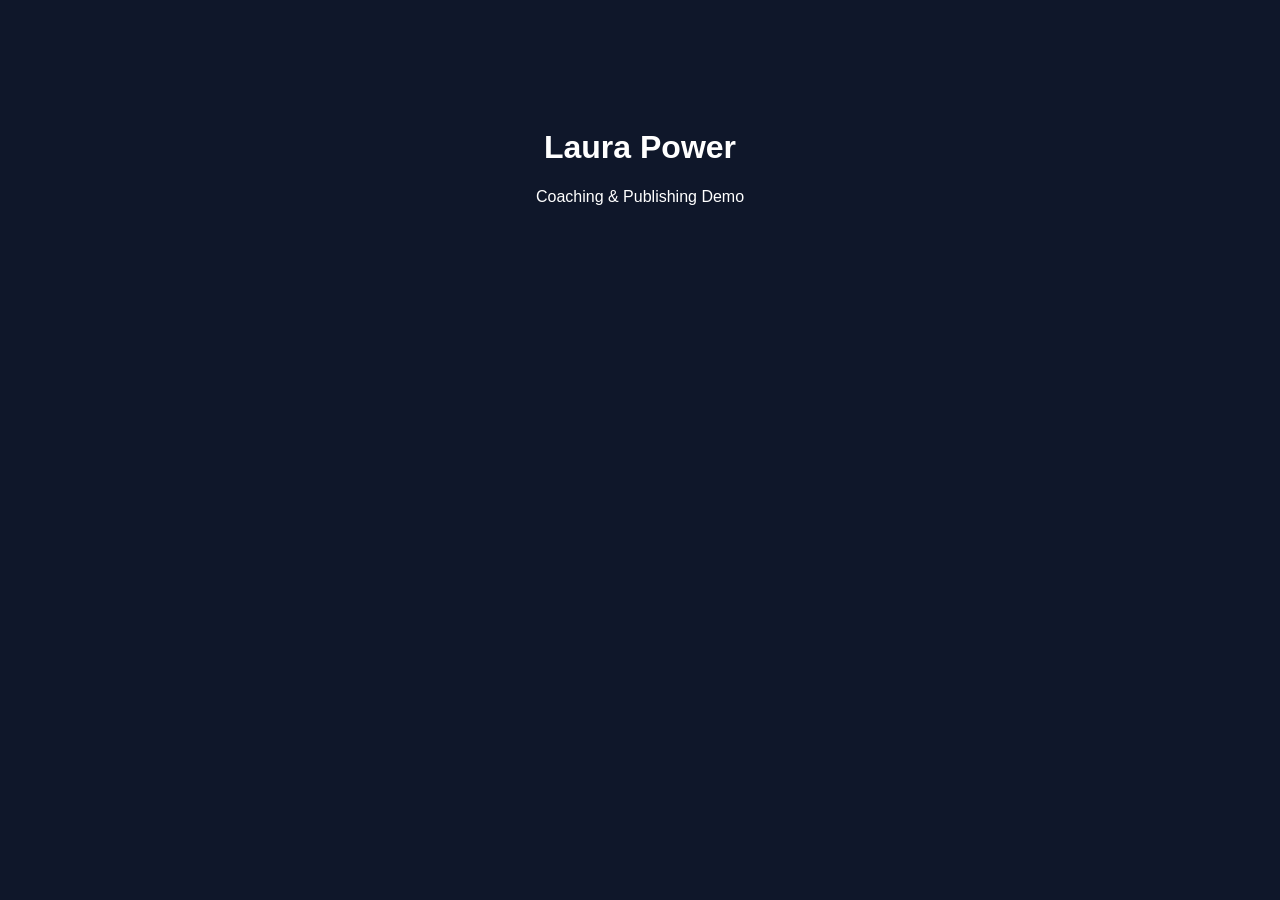
==== index.html @ 4571c7c8 "Create index.html" ====
<!DOCTYPE html>
<html>
<head>
    <title>Laura Power - Demo</title>
</head>
<body style="background: #0f172a; color: white; text-align: center; padding-top: 100px; font-family: sans-serif;">
    <h1>Laura Power</h1>
    <p>Coaching & Publishing Demo</p>
</body>
</html>
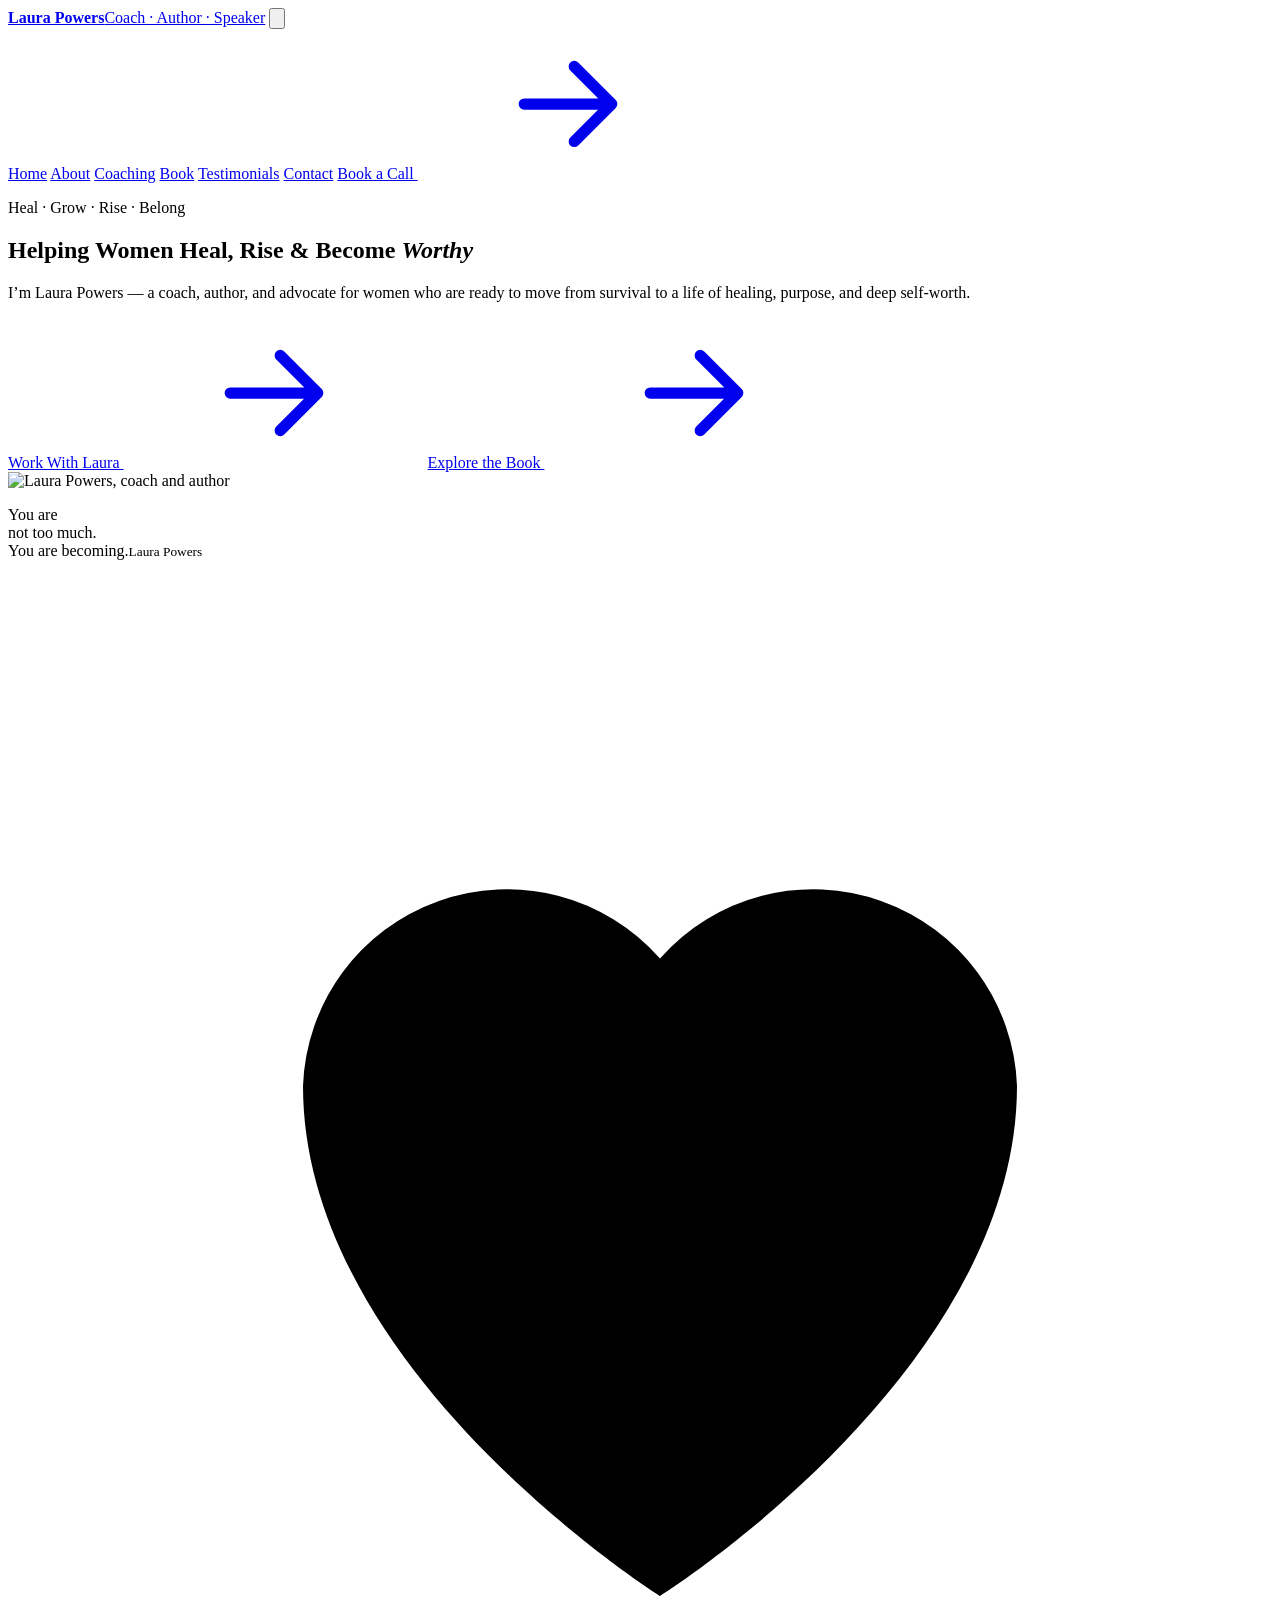
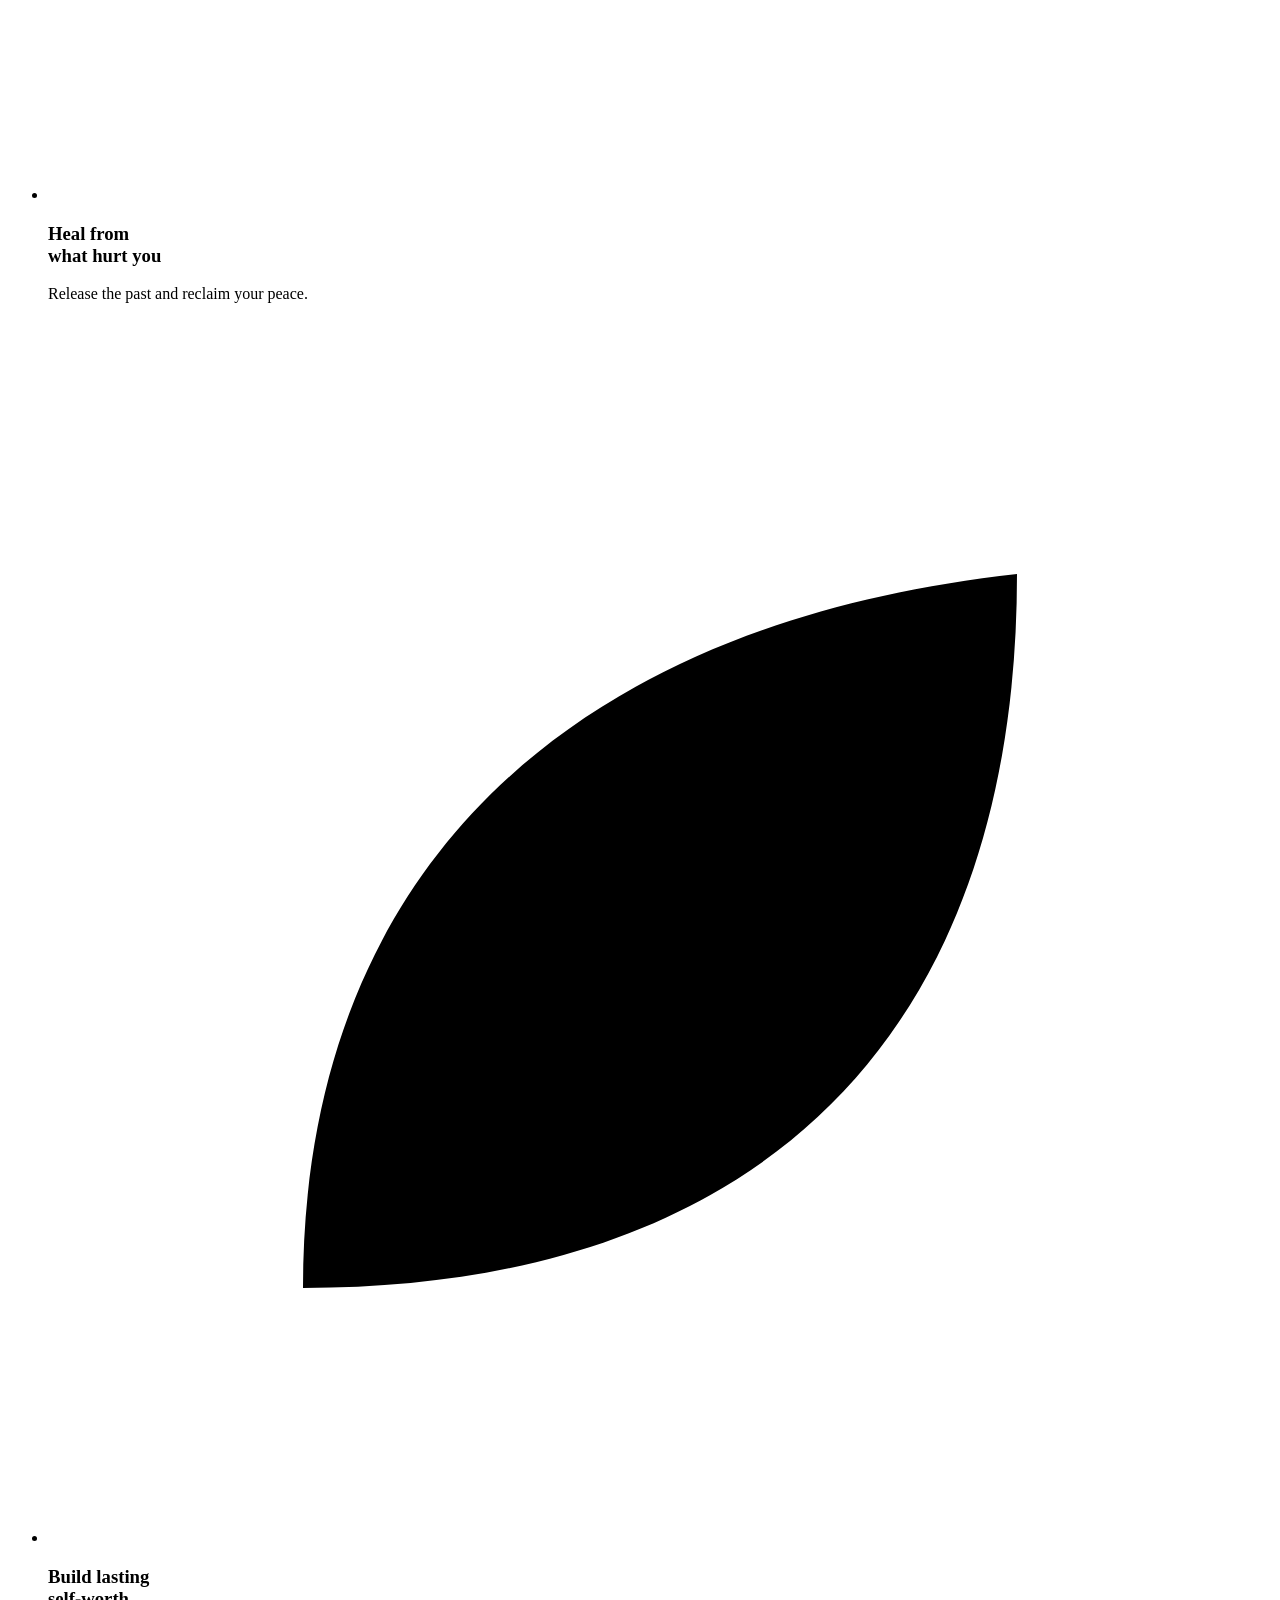
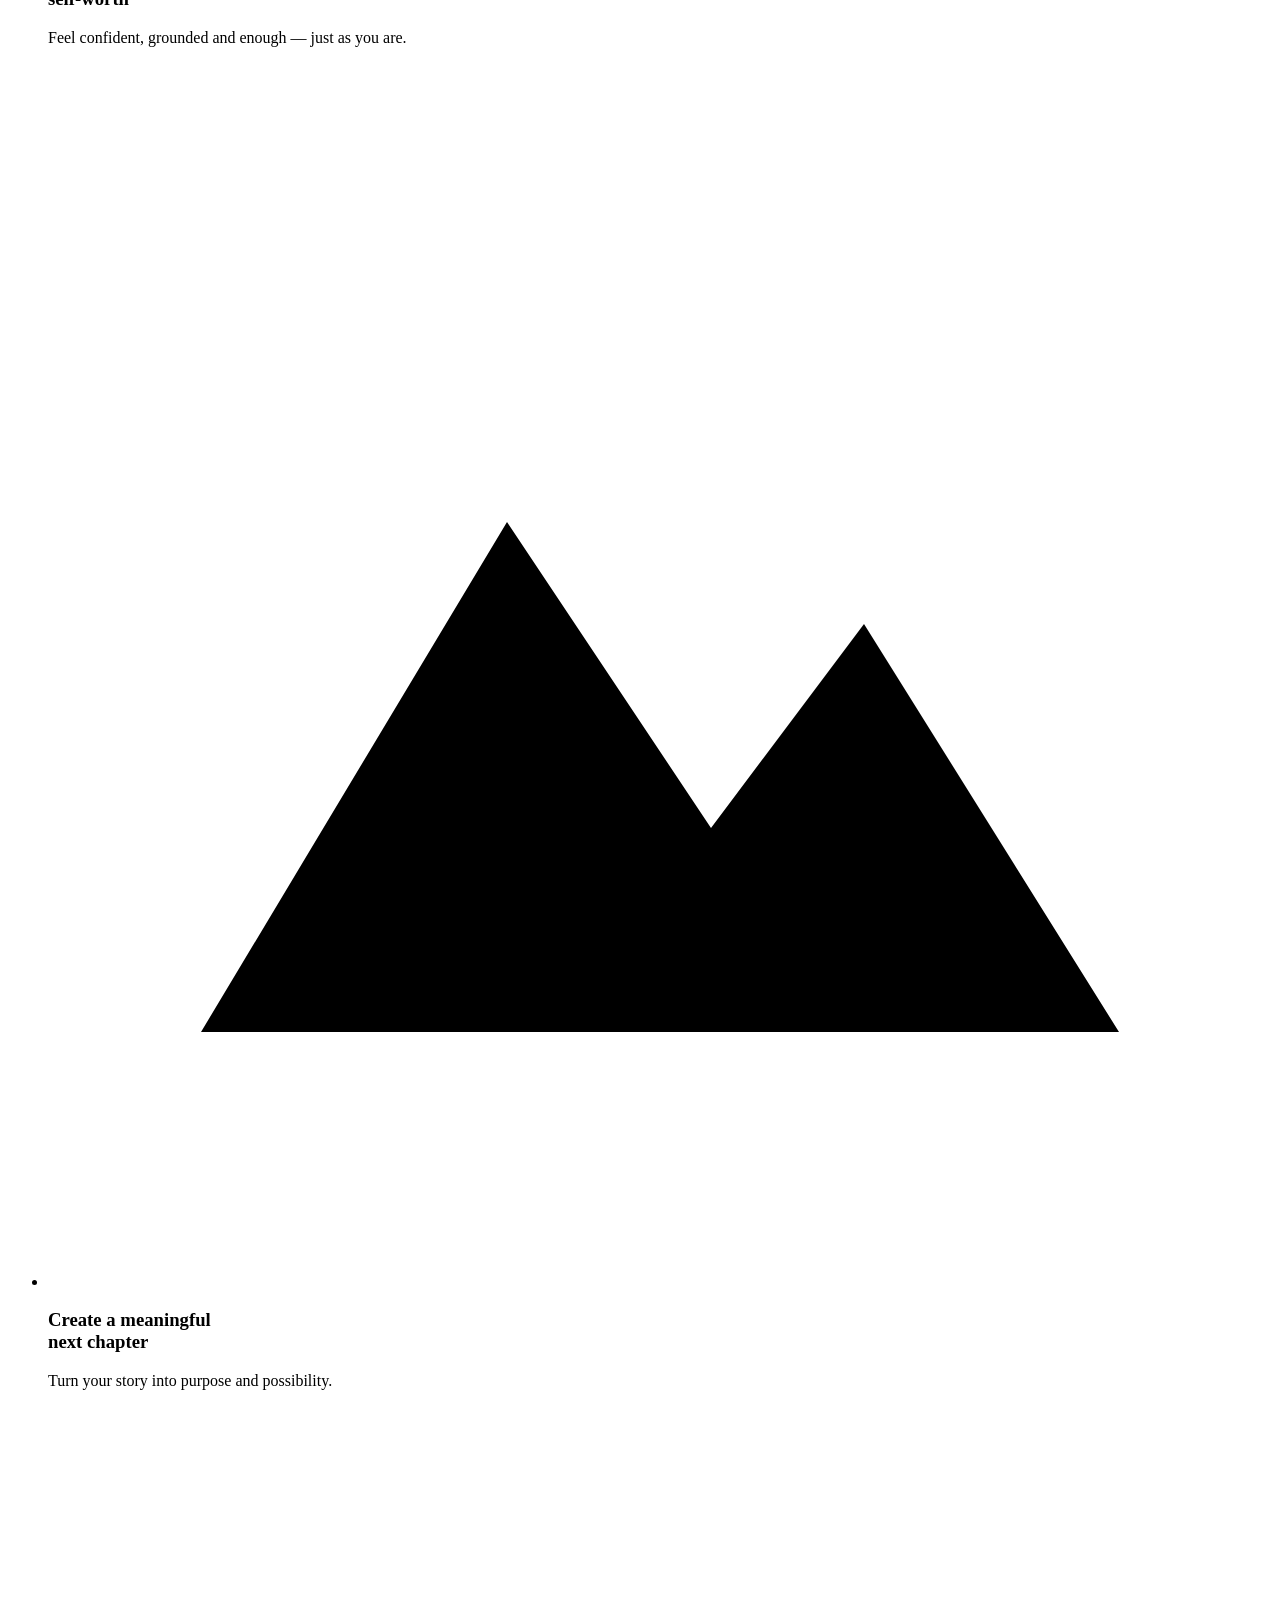
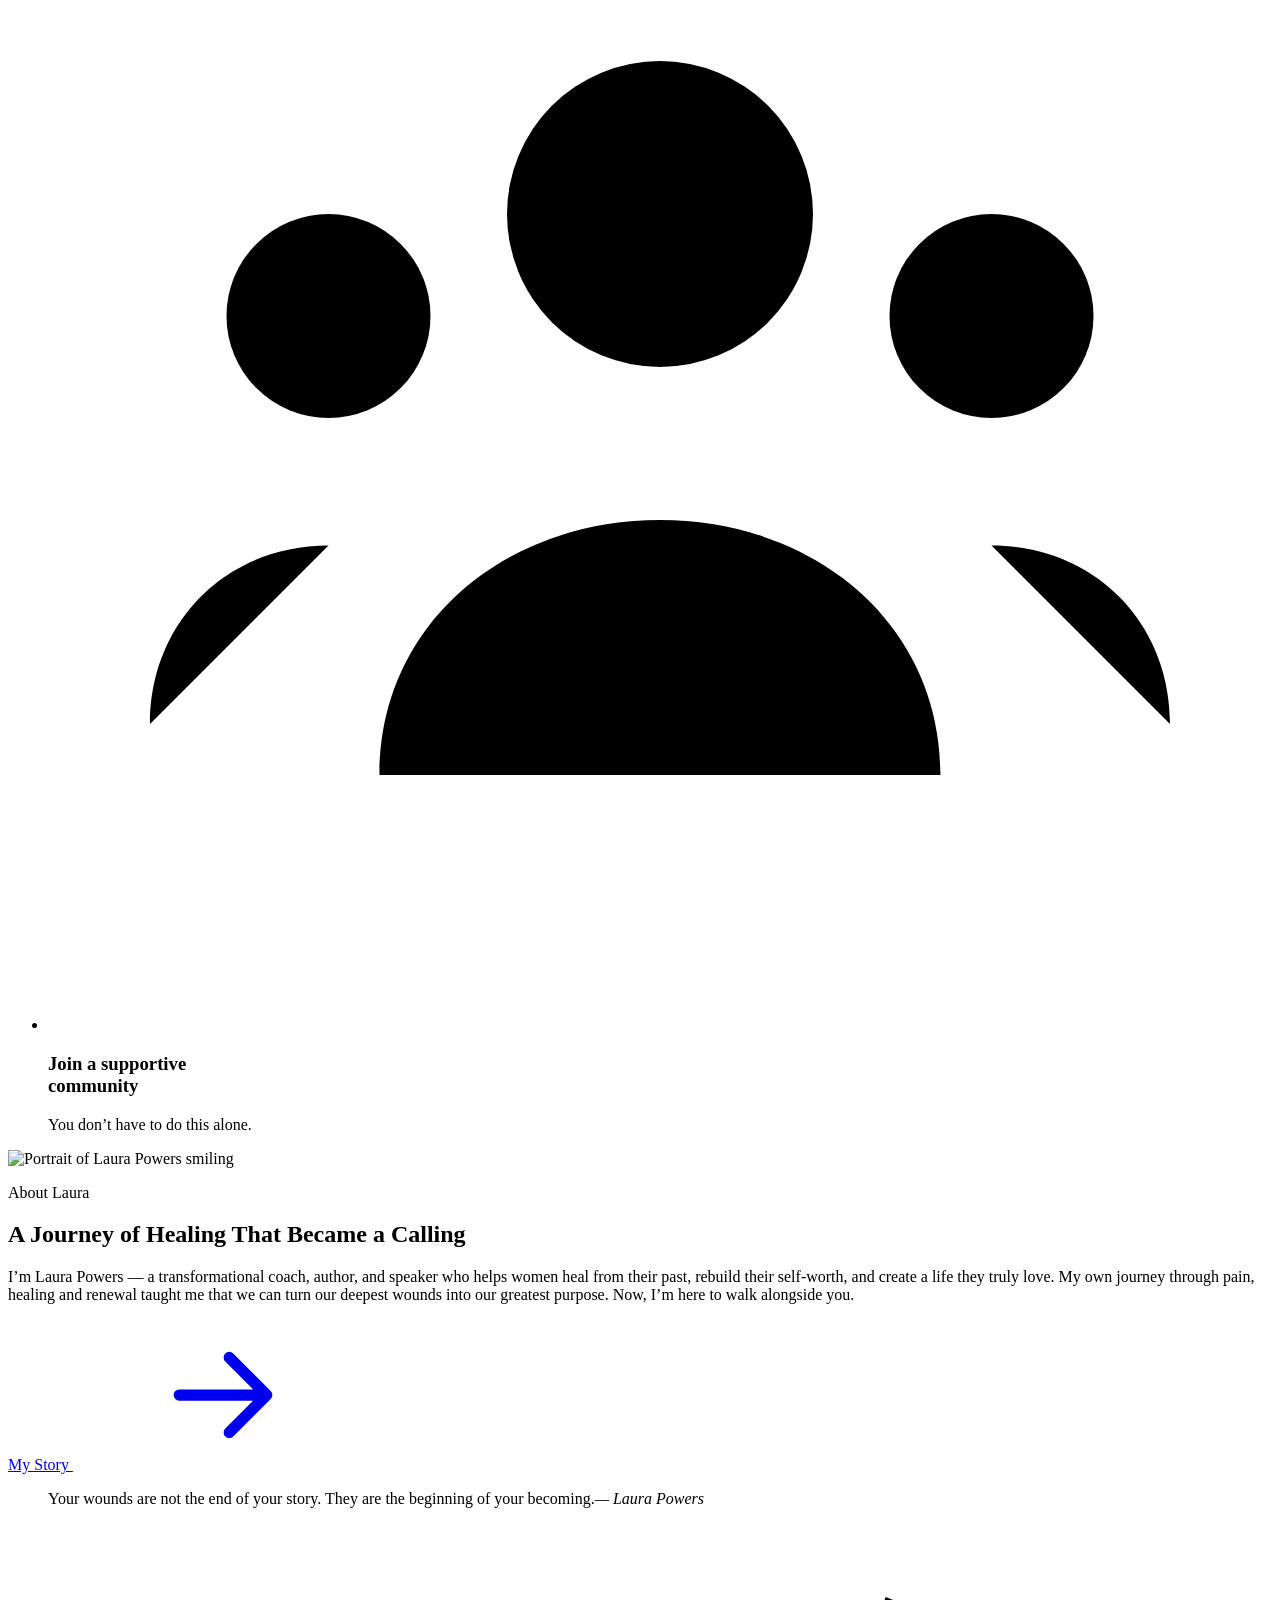
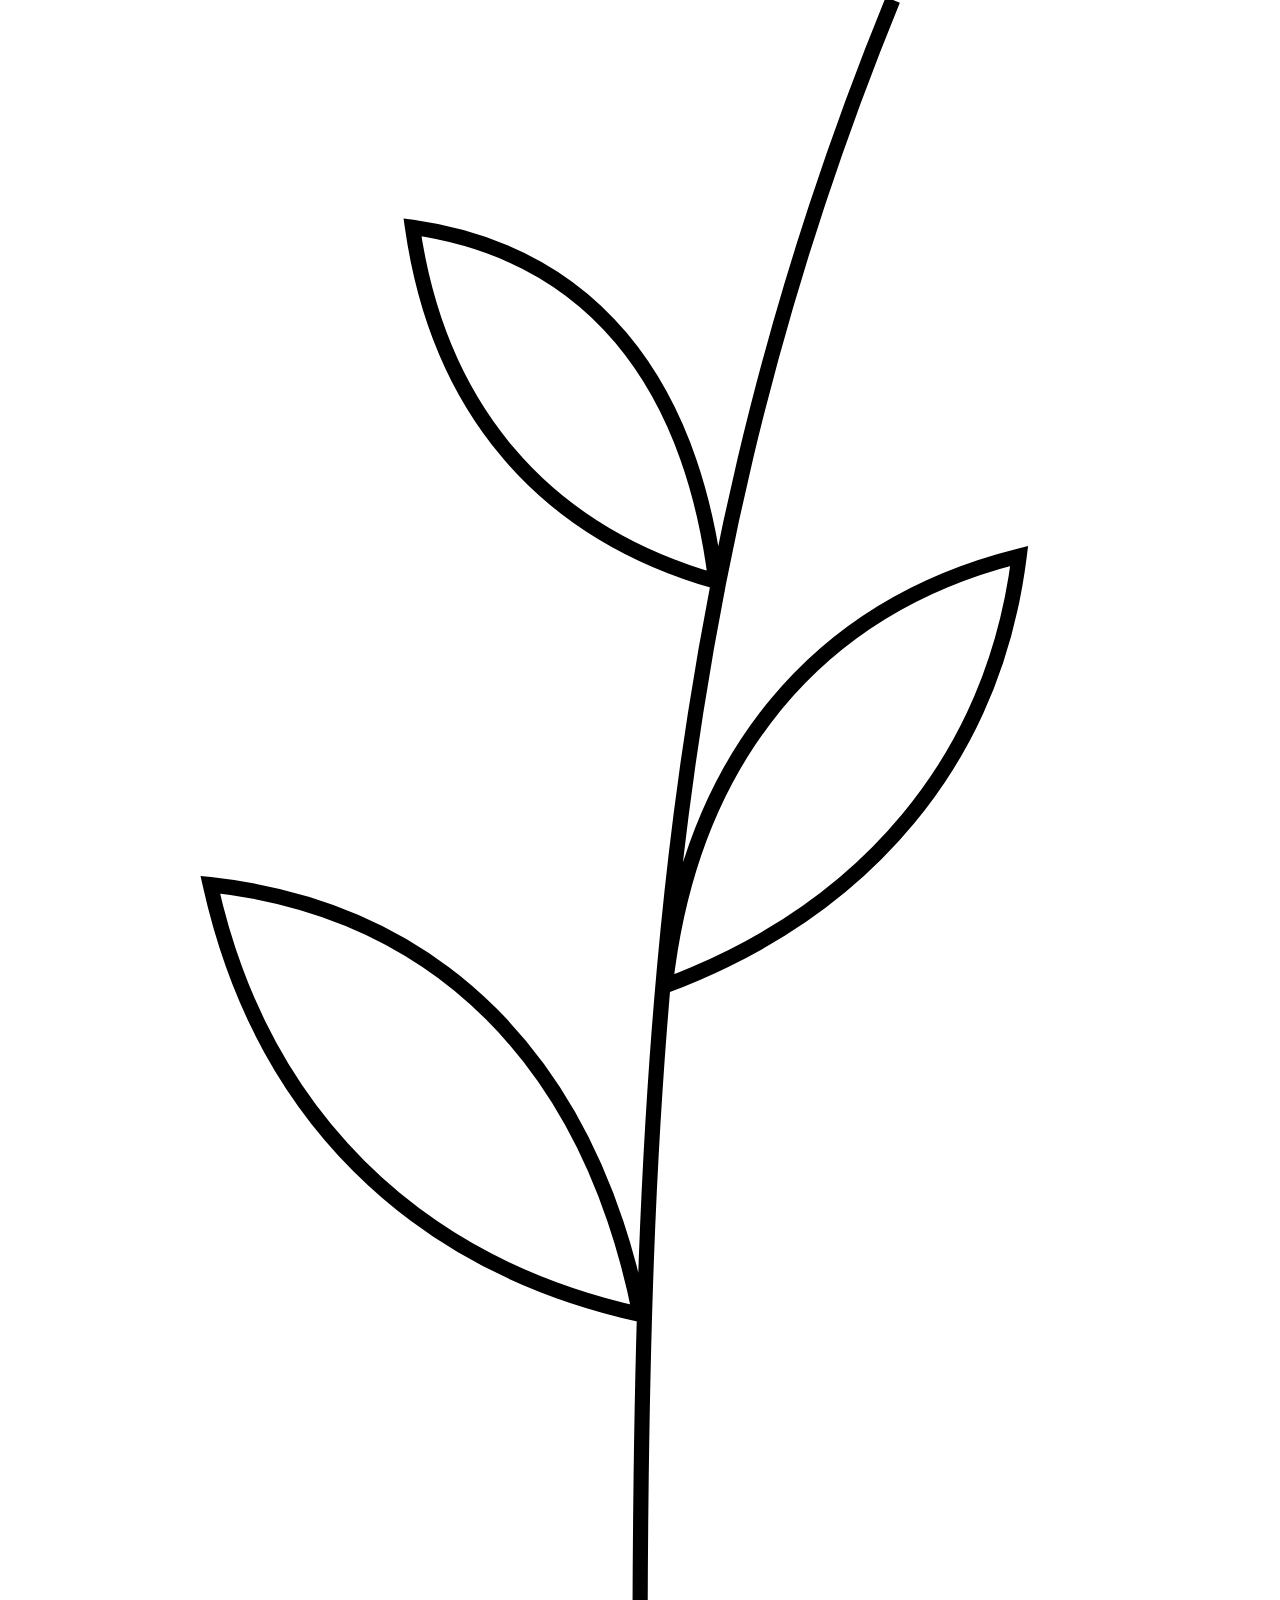
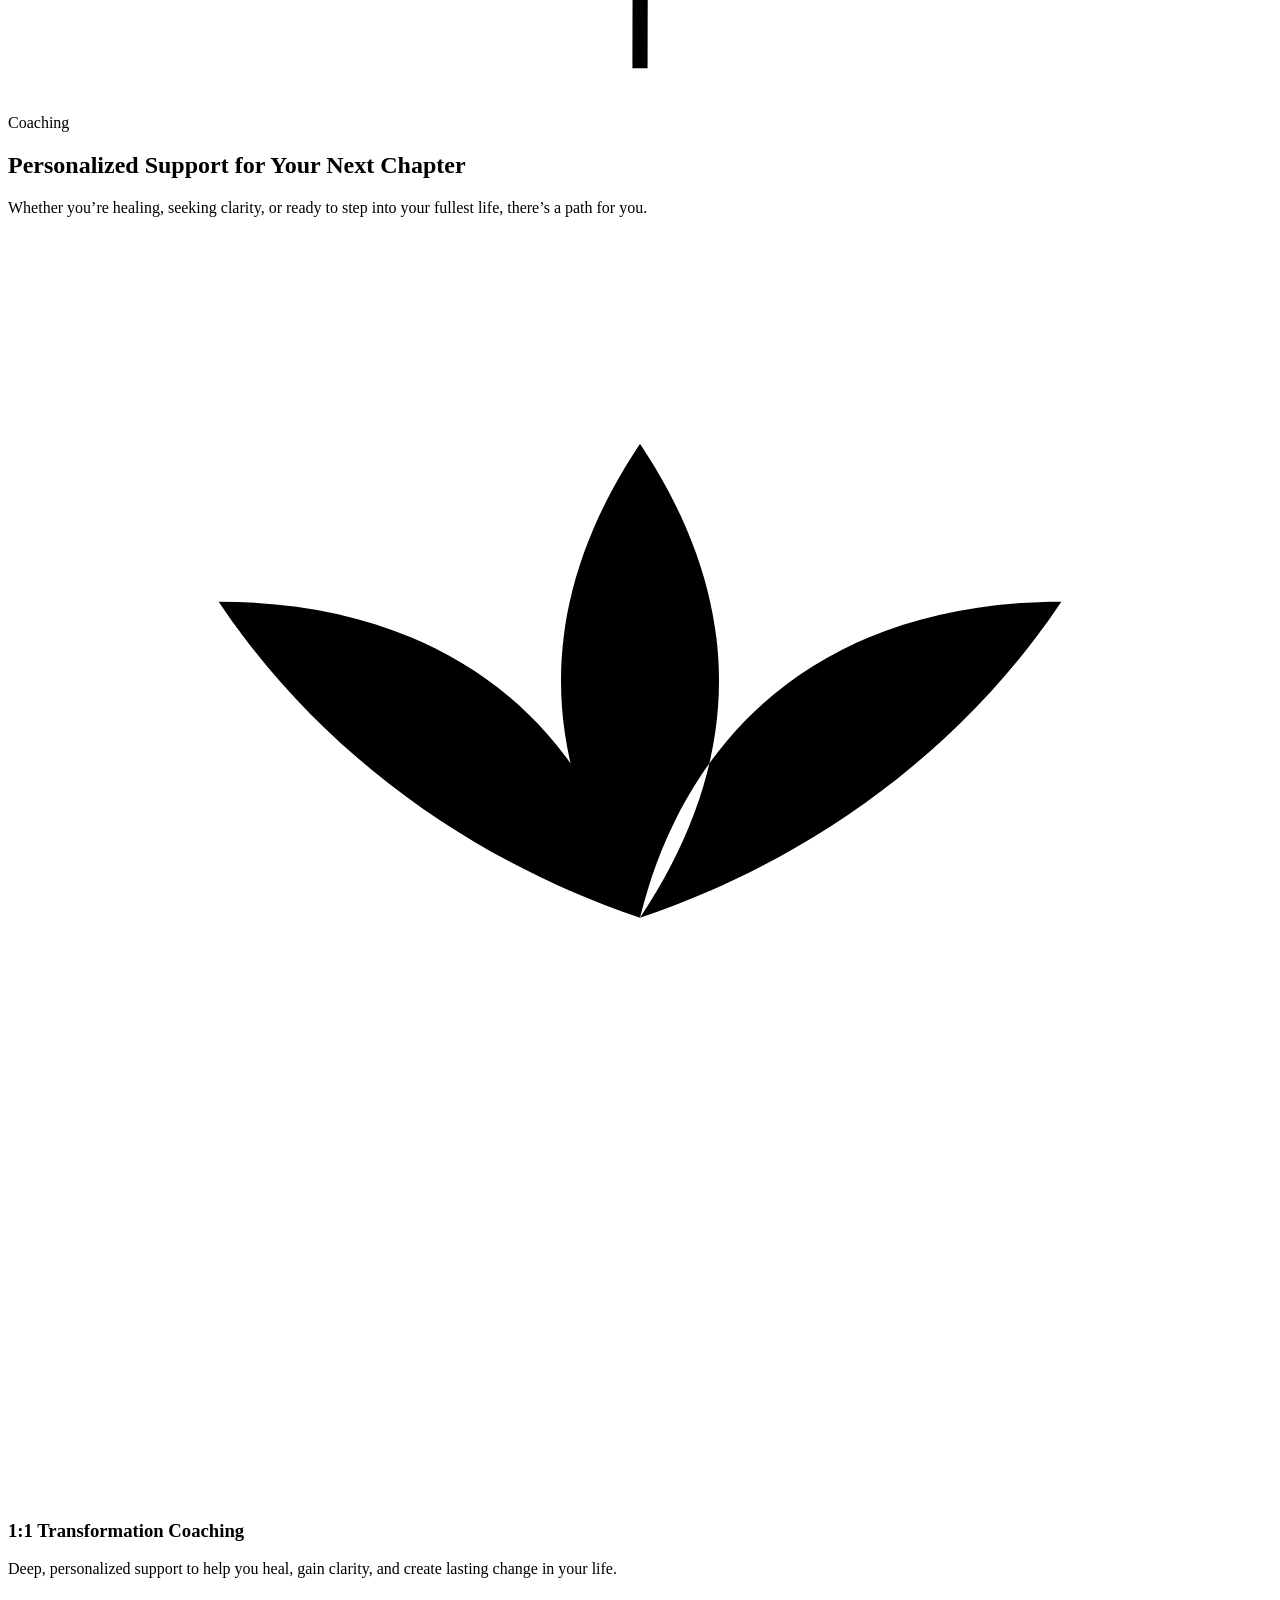
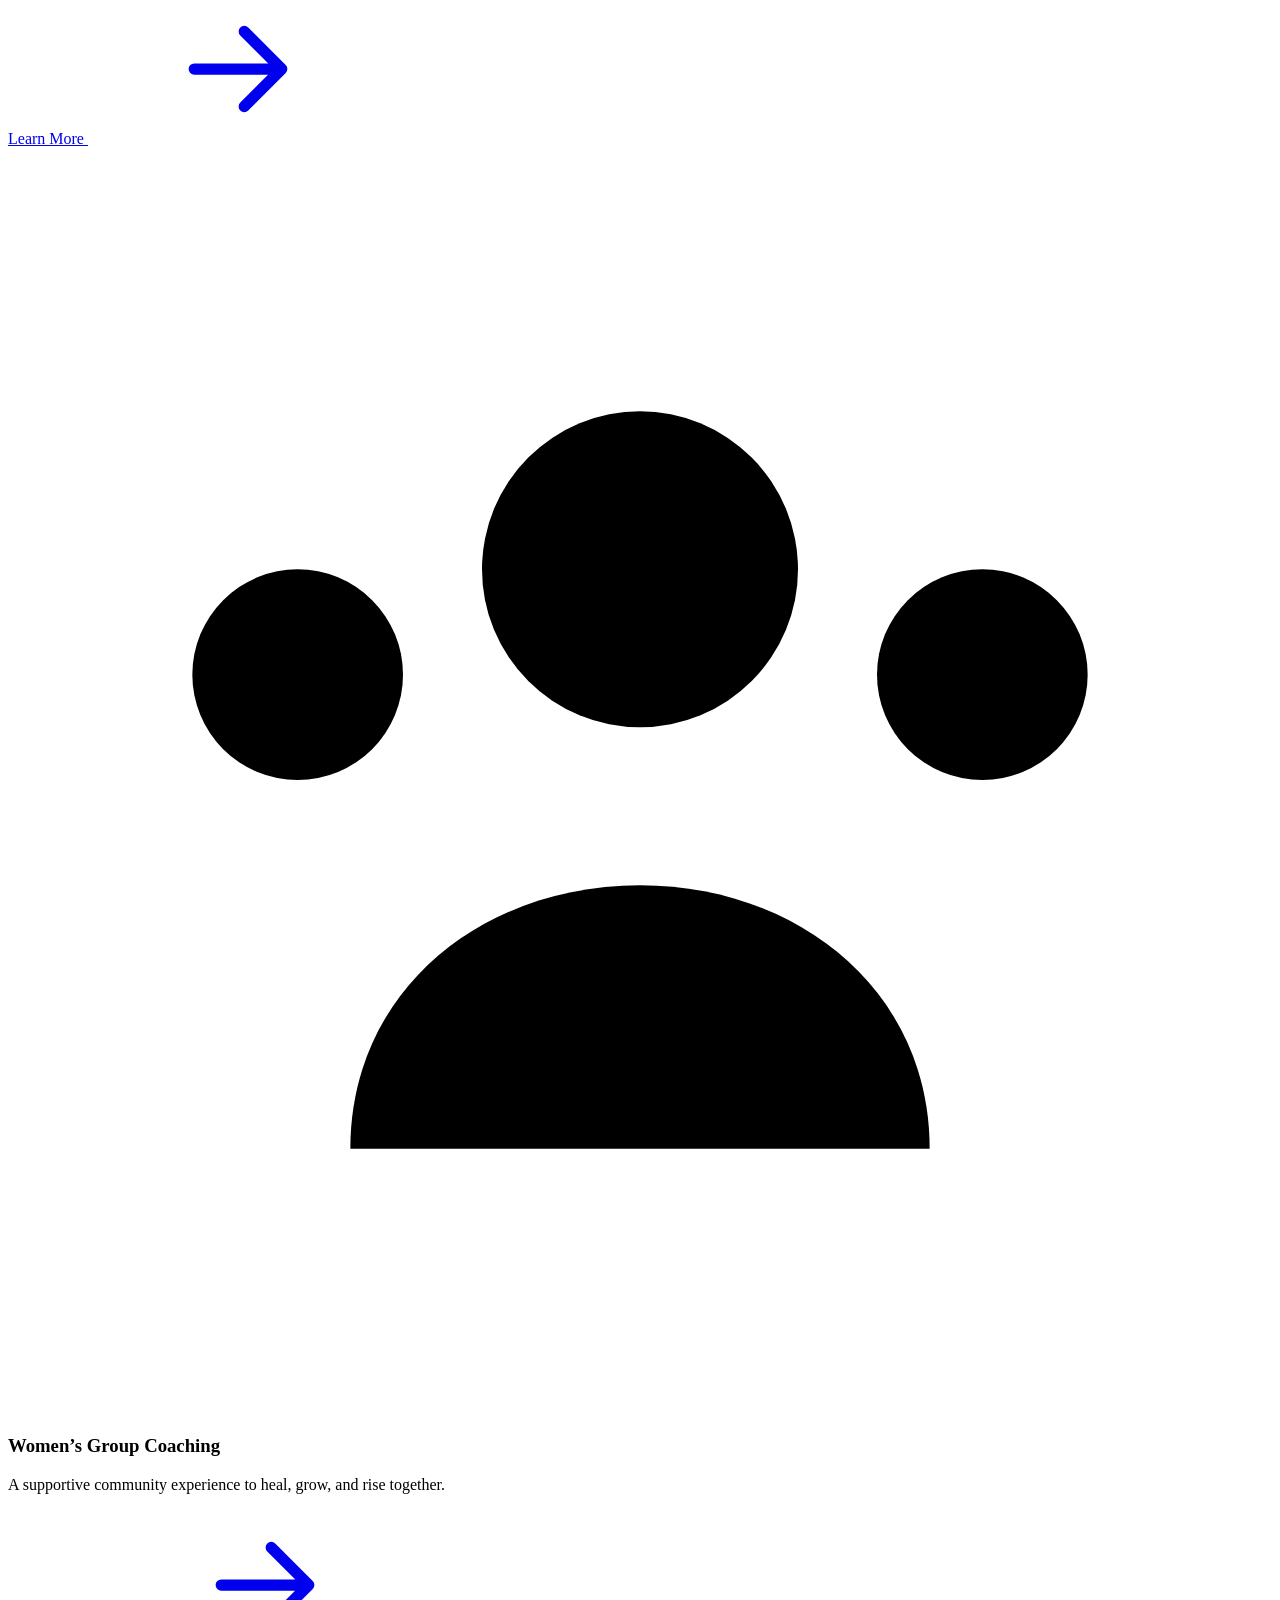
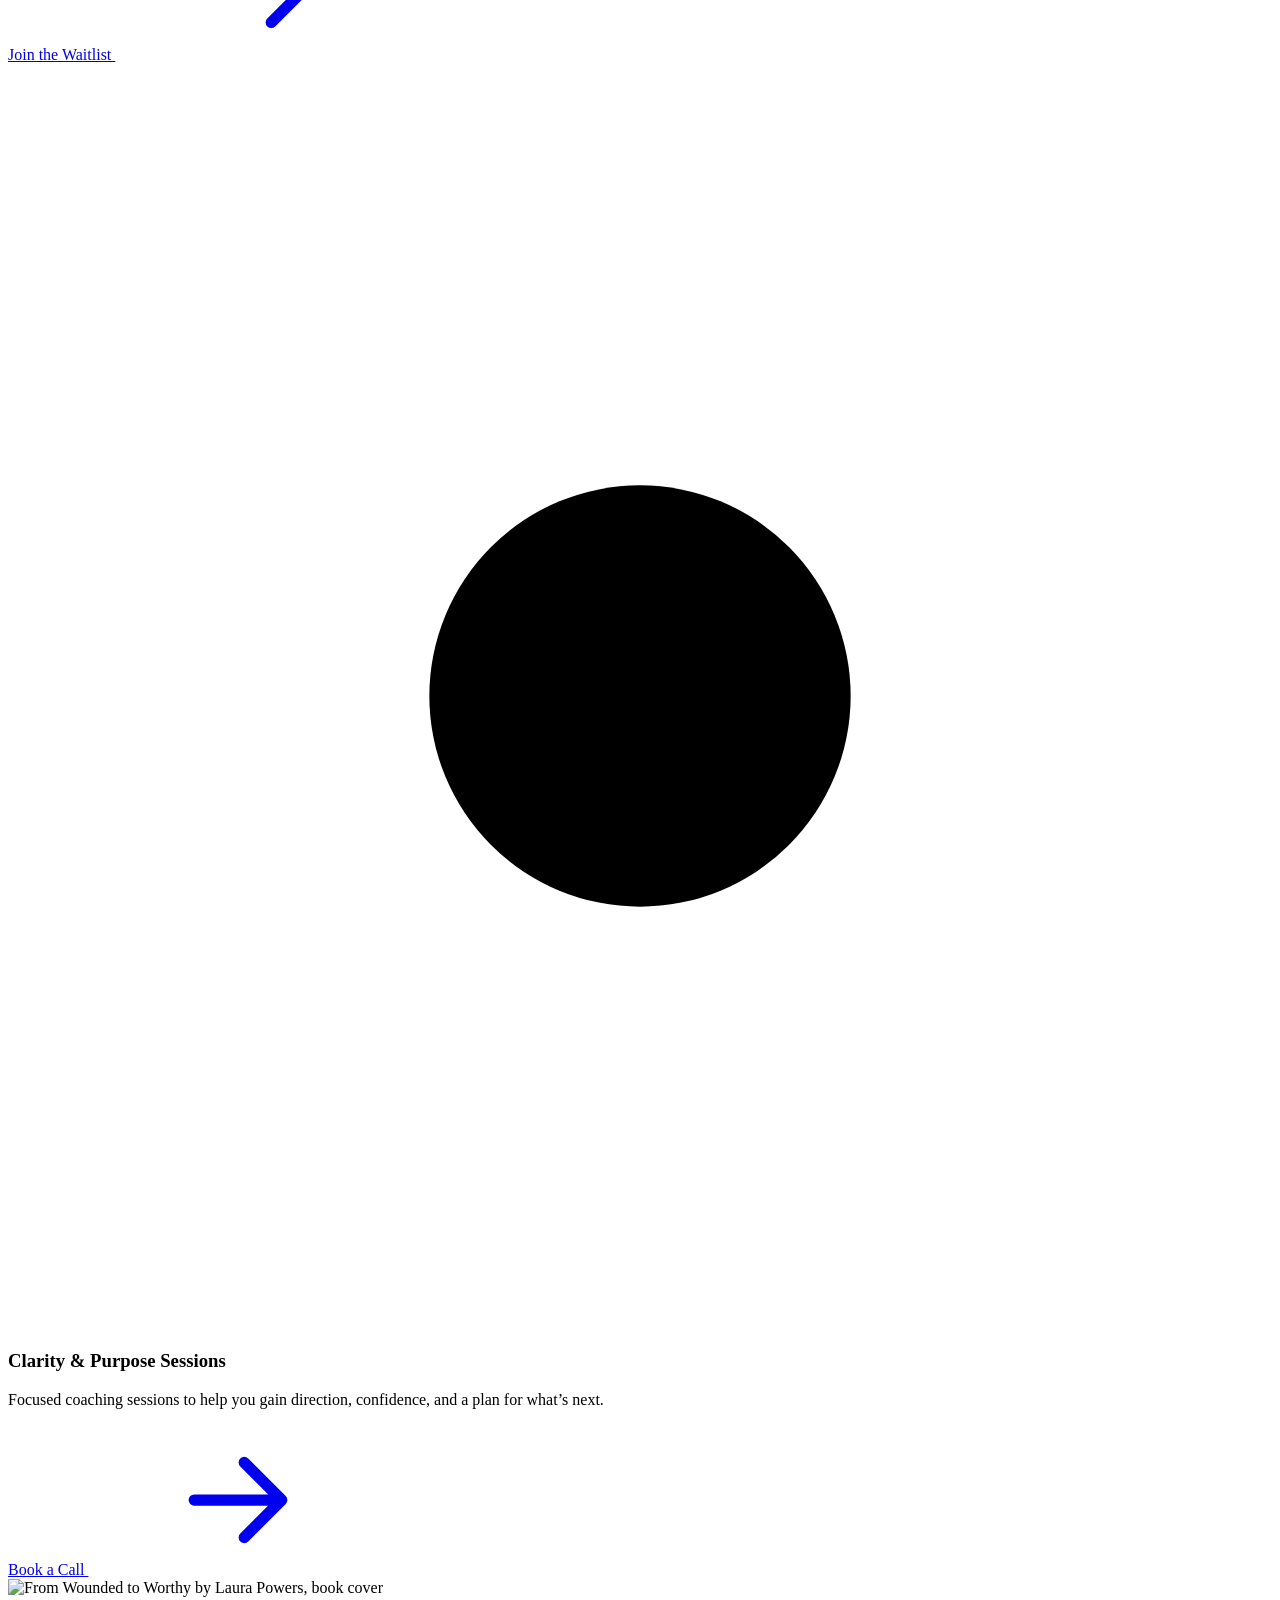
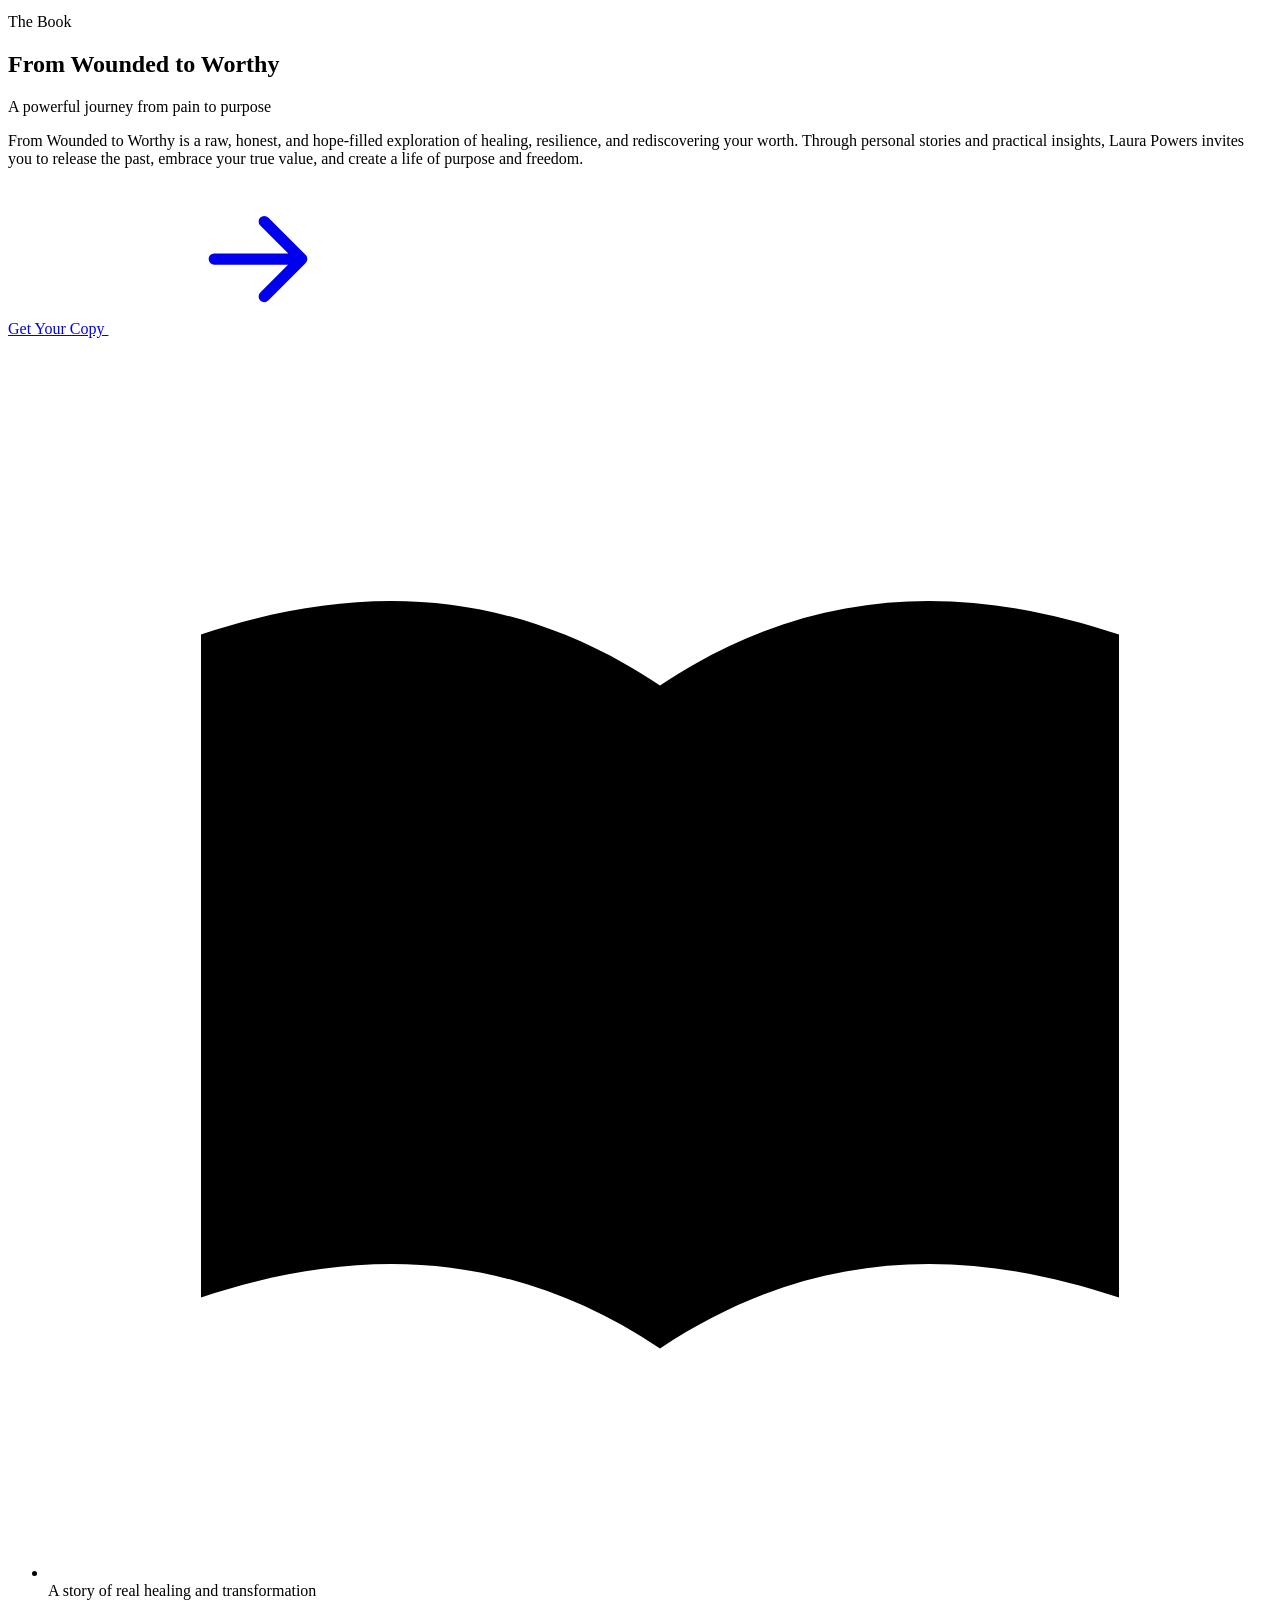
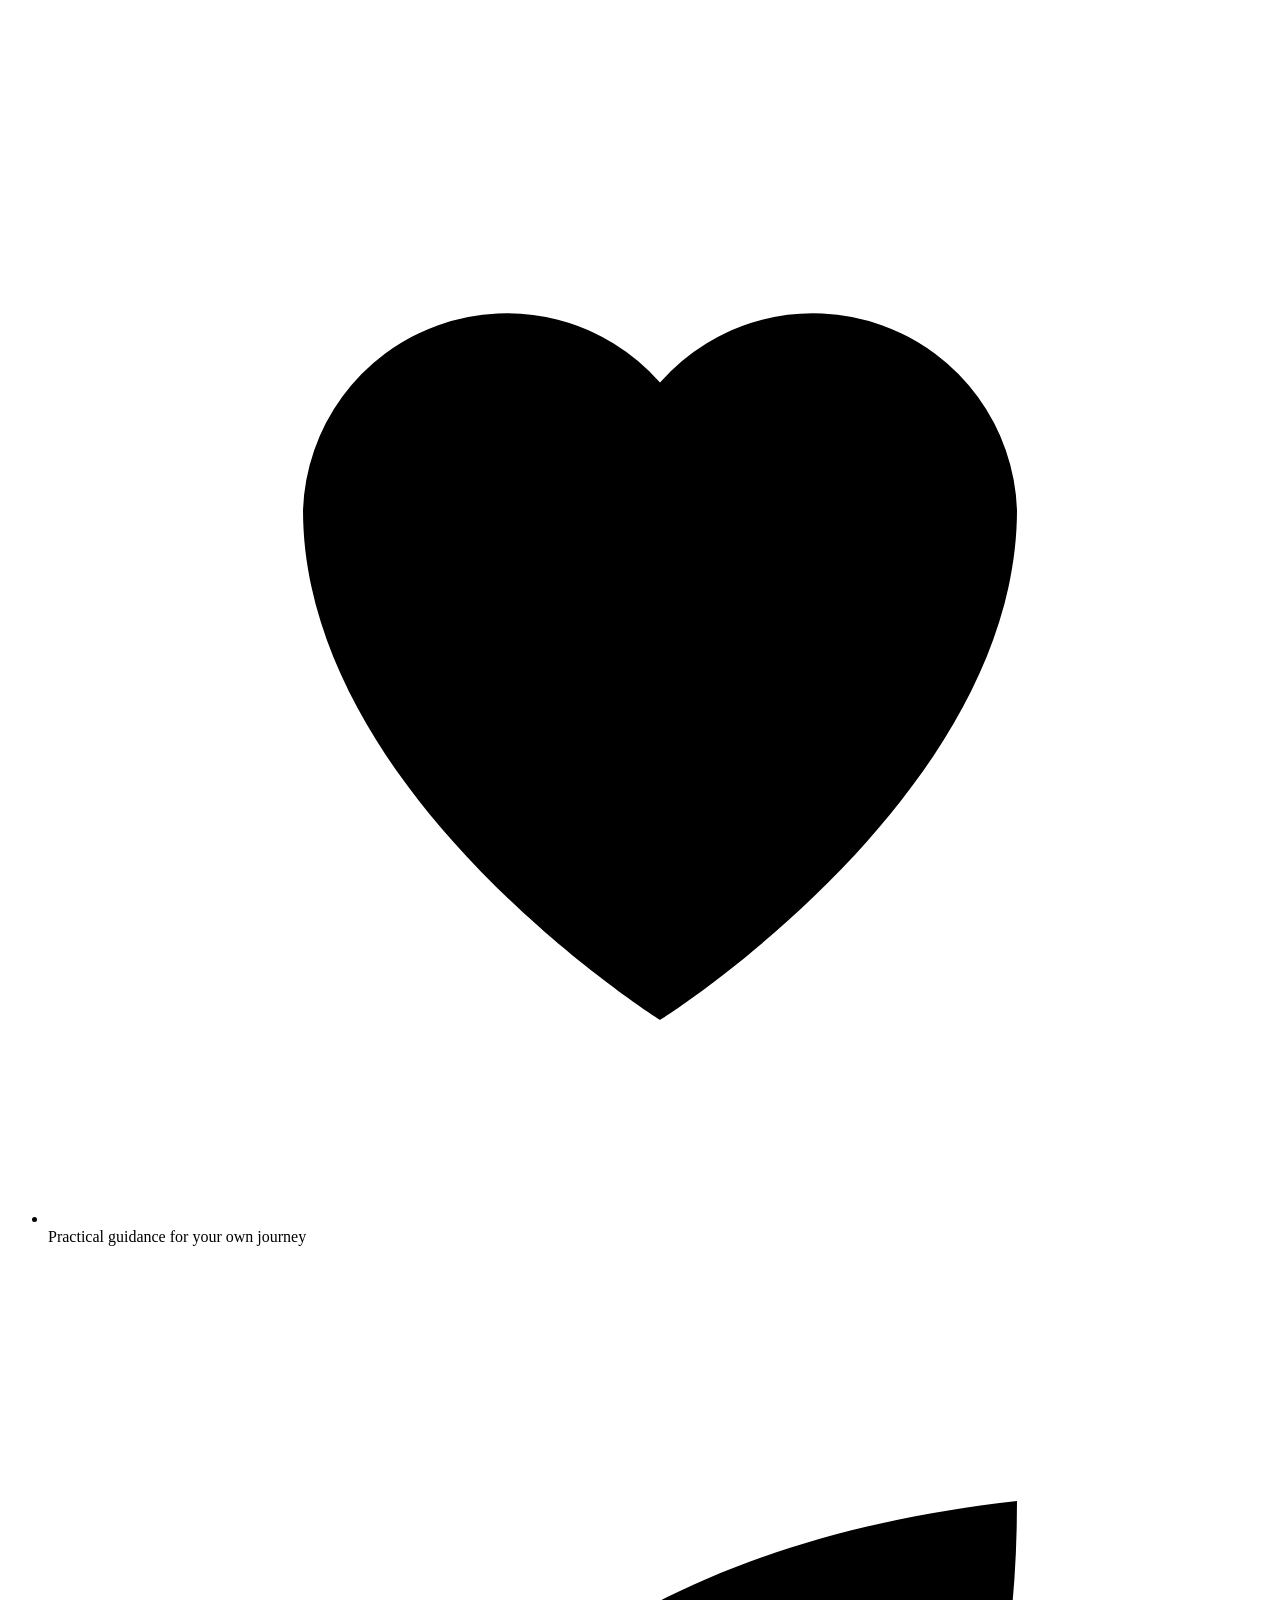
==== commit c02c4666: "Added index.html" ====
--- a/index.html
+++ b/index.html
@@ -1,10 +1,171 @@
 <!DOCTYPE html>
-<html>
+<html lang="en">
 <head>
-    <title>Laura Power - Demo</title>
+<meta charset="utf-8">
+<meta name="viewport" content="width=device-width, initial-scale=1">
+<title>Laura Powers | Coach, Author &amp; Speaker for Women</title>
+<meta name="description" content="Laura Powers is a coach, author and speaker helping women heal from their past, build lasting self-worth and step into a purposeful next chapter.">
+<meta name="theme-color" content="#1e3a4c">
+<link rel="preconnect" href="https://fonts.googleapis.com">
+<link rel="preconnect" href="https://fonts.gstatic.com" crossorigin>
+<link href="https://fonts.googleapis.com/css2?family=Cormorant+Garamond:ital,wght@0,500;0,600;1,400;1,500&family=Jost:wght@400;500&family=Lora:ital,wght@0,400;1,400&family=Mrs+Saint+Delafield&display=swap" rel="stylesheet">
+<link rel="stylesheet" href="assets/css/theme.css">
+<link rel="stylesheet" href="assets/css/style.css">
 </head>
-<body style="background: #0f172a; color: white; text-align: center; padding-top: 100px; font-family: sans-serif;">
-    <h1>Laura Power</h1>
-    <p>Coaching & Publishing Demo</p>
+<body>
+
+<svg width="0" height="0" style="position:absolute" aria-hidden="true">
+  <symbol id="i-arrow" viewBox="0 0 24 24"><path d="M5 12h14M13 6l6 6-6 6" fill="none" stroke="currentColor" stroke-width="1.8" stroke-linecap="round" stroke-linejoin="round"/></symbol>
+</svg>
+
+<header class="site-header">
+  <div class="wrap">
+    <a class="logo" href="index.html" aria-label="Laura Powers home"><b>Laura Powers</b><span>Coach · Author · Speaker</span></a>
+    <button class="menu-btn" aria-label="Open menu" aria-expanded="false" aria-controls="nav">
+      <svg viewBox="0 0 24 24" fill="none" stroke="currentColor" stroke-width="1.8" stroke-linecap="round"><path d="M4 7h16M4 12h16M4 17h16"/></svg>
+    </button>
+    <nav class="nav" id="nav" aria-label="Main">
+      <a href="index.html" aria-current="page">Home</a>
+      <a href="about.html">About</a>
+      <a href="coaching.html">Coaching</a>
+      <a href="book.html">Book</a>
+      <a href="testimonials.html">Testimonials</a>
+      <a href="contact.html">Contact</a>
+      <a class="btn btn-dark btn-sm" href="contact.html">Book a Call <svg><use href="#i-arrow"/></svg></a>
+    </nav>
+  </div>
+</header>
+
+<main>
+  <!-- Hero -->
+  <section class="hero">
+    <div class="wrap">
+      <div class="hero-copy">
+        <p class="eyebrow">Heal · Grow · Rise · Belong</p>
+        <h1>Helping Women Heal, Rise &amp; Become <em>Worthy</em></h1>
+        <p>I’m Laura Powers — a coach, author, and advocate for women who are ready to move from survival to a life of healing, purpose, and deep self-worth.</p>
+        <div class="hero-btns">
+          <a class="btn btn-dark" href="coaching.html">Work With Laura <svg><use href="#i-arrow"/></svg></a>
+          <a class="btn btn-line" href="book.html">Explore the Book <svg><use href="#i-arrow"/></svg></a>
+        </div>
+      </div>
+      <div class="hero-photo"><img src="assets/images/laura-hero.jpg" alt="Laura Powers, coach and author" width="900" height="900" fetchpriority="high"></div>
+      <p class="hero-quote">You are<br>not too much.<br>You are becoming.<small>Laura Powers</small></p>
+    </div>
+  </section>
+
+  <!-- Pillars -->
+  <section class="pillars" aria-label="What Laura helps with">
+    <ul class="wrap">
+      <li><span class="ico"><svg viewBox="0 0 24 24"><path d="M12 20s-7-4.4-7-10a4 4 0 0 1 7-2.5A4 4 0 0 1 19 10c0 5.600-7 10-7 10z"/></svg></span><div><h3>Heal from<br>what hurt you</h3><p>Release the past and reclaim your peace.</p></div></li>
+      <li><span class="ico"><svg viewBox="0 0 24 24"><path d="M5 19c0-8 5-13 14-14 0 9-5 14-14 14zM5 19l7-7"/></svg></span><div><h3>Build lasting<br>self-worth</h3><p>Feel confident, grounded and enough — just as you are.</p></div></li>
+      <li><span class="ico"><svg viewBox="0 0 24 24"><path d="M3 19l6-10 4 6 3-4 5 8zM15 6.500h.01"/></svg></span><div><h3>Create a meaningful<br>next chapter</h3><p>Turn your story into purpose and possibility.</p></div></li>
+      <li><span class="ico"><svg viewBox="0 0 24 24"><circle cx="12" cy="8" r="3"/><circle cx="5.500" cy="10" r="2"/><circle cx="18.500" cy="10" r="2"/><path d="M6.500 19c0-3 2.500-5 5.500-5s5.500 2 5.500 5M2 18c0-2 1.500-3.500 3.500-3.500M22 18c0-2-1.500-3.500-3.500-3.500"/></svg></span><div><h3>Join a supportive<br>community</h3><p>You don’t have to do this alone.</p></div></li>
+    </ul>
+  </section>
+
+  <!-- About -->
+  <section class="about">
+    <img src="assets/images/laura-about.jpg" alt="Portrait of Laura Powers smiling" width="414" height="414" loading="lazy">
+    <div class="about-body">
+      <div>
+        <p class="eyebrow">About Laura</p>
+        <h2>A Journey of Healing That Became a Calling</h2>
+        <p>I’m Laura Powers — a transformational coach, author, and speaker who helps women heal from their past, rebuild their self-worth, and create a life they truly love. My own journey through pain, healing and renewal taught me that we can turn our deepest wounds into our greatest purpose. Now, I’m here to walk alongside you.</p>
+        <a class="btn btn-line" href="about.html">My Story <svg><use href="#i-arrow"/></svg></a>
+      </div>
+      <blockquote>Your wounds are not the end of your story. They are the beginning of your becoming.<cite>— Laura Powers</cite></blockquote>
+      <svg class="leaf" viewBox="0 0 100 140" fill="none" stroke="currentColor" stroke-width="1.2" aria-hidden="true"><path d="M50 138C50 90 52 50 70 6M50 110c-18-4-30-16-34-34 18 2 30 14 34 34zM52 84c16-6 26-18 28-34-16 4-26 16-28 34zM56 52c-14-4-22-14-24-28 14 2 22 12 24 28z"/></svg>
+    </div>
+  </section>
+
+  <!-- Coaching -->
+  <section class="coach" id="coaching">
+    <div class="wrap">
+      <p class="eyebrow">Coaching</p>
+      <h2>Personalized Support for Your Next Chapter</h2>
+      <p class="sub">Whether you’re healing, seeking clarity, or ready to step into your fullest life, there’s a path for you.</p>
+      <div class="cards">
+        <article class="card">
+          <div class="card-top"><span class="ico"><svg viewBox="0 0 24 24"><path d="M12 4c2 3 2 6 0 9-2-3-2-6 0-9zM12 13c3-1 6-3 8-6-4 0-7 2-8 6zM12 13C9 12 6 10 4 7c4 0 7 2 8 6zM6 19h12"/></svg></span><div><h3>1:1 Transformation Coaching</h3><p>Deep, personalized support to help you heal, gain clarity, and create lasting change in your life.</p></div></div>
+          <div class="card-scene scene-a"><a class="btn btn-dark btn-sm" href="coaching.html">Learn More <svg><use href="#i-arrow"/></svg></a></div>
+        </article>
+        <article class="card">
+          <div class="card-top"><span class="ico"><svg viewBox="0 0 24 24"><circle cx="12" cy="8" r="3"/><circle cx="5.500" cy="10" r="2"/><circle cx="18.500" cy="10" r="2"/><path d="M6.500 19c0-3 2.500-5 5.500-5s5.500 2 5.500 5"/></svg></span><div><h3>Women’s Group Coaching</h3><p>A supportive community experience to heal, grow, and rise together.</p></div></div>
+          <div class="card-scene scene-b"><a class="btn btn-dark btn-sm" href="contact.html">Join the Waitlist <svg><use href="#i-arrow"/></svg></a></div>
+        </article>
+        <article class="card">
+          <div class="card-top"><span class="ico"><svg viewBox="0 0 24 24"><circle cx="12" cy="12" r="4"/><path d="M12 3v2M12 19v2M3 12h2M19 12h2M5.600 5.600 7 7M17 17l1.400 1.400M5.600 18.400 7 17M17 7l1.400-1.400"/></svg></span><div><h3>Clarity &amp; Purpose Sessions</h3><p>Focused coaching sessions to help you gain direction, confidence, and a plan for what’s next.</p></div></div>
+          <div class="card-scene scene-c"><a class="btn btn-dark btn-sm" href="contact.html">Book a Call <svg><use href="#i-arrow"/></svg></a></div>
+        </article>
+      </div>
+    </div>
+  </section>
+
+  <!-- Book -->
+  <section class="book" id="book">
+    <div class="wrap">
+      <div class="book-img"><img src="assets/images/book-cover.jpg" alt="From Wounded to Worthy by Laura Powers, book cover" width="747" height="1119" loading="lazy"></div>
+      <div>
+        <p class="eyebrow">The Book</p>
+        <h2>From Wounded to Worthy</h2>
+        <p class="tag">A powerful journey from pain to purpose</p>
+        <p class="txt">From Wounded to Worthy is a raw, honest, and hope-filled exploration of healing, resilience, and rediscovering your worth. Through personal stories and practical insights, Laura Powers invites you to release the past, embrace your true value, and create a life of purpose and freedom.</p>
+        <a class="btn btn-dark" href="book.html">Get Your Copy <svg><use href="#i-arrow"/></svg></a>
+      </div>
+      <ul class="book-points">
+        <li><span class="ico"><svg viewBox="0 0 24 24"><path d="M3 5.500c3-1 6-1 9 1v13c-3-2-6-2-9-1zM21 5.500c-3-1-6-1-9 1v13c3-2 6-2 9-1z"/></svg></span>A story of real healing and transformation</li>
+        <li><span class="ico"><svg viewBox="0 0 24 24"><path d="M12 20s-7-4.400-7-10a4 4 0 0 1 7-2.500A4 4 0 0 1 19 10c0 5.600-7 10-7 10z"/></svg></span>Practical guidance for your own journey</li>
+        <li><span class="ico"><svg viewBox="0 0 24 24"><path d="M5 19c0-8 5-13 14-14 0 9-5 14-14 14zM5 19l7-7"/></svg></span>A reminder that you are worthy — just as you are</li>
+      </ul>
+    </div>
+  </section>
+
+  <!-- Testimonials -->
+  <section class="proof" id="testimonials">
+    <div class="wrap">
+      <p class="eyebrow">Testimonials</p>
+      <h2>Real Women. Real Transformation.</h2>
+      <p class="sub">Heartfelt stories from women who have experienced healing, clarity, and renewed purpose through Laura’s coaching and work.</p>
+      <div class="slider">
+        <button class="arrow" data-dir="-1" aria-label="Previous testimonials"><svg viewBox="0 0 24 24" fill="none" stroke="currentColor" stroke-width="2" stroke-linecap="round" stroke-linejoin="round"><path d="M15 6l-6 6 6 6"/></svg></button>
+        <div class="track" tabindex="0" aria-label="Testimonials">
+          <figure class="quote"><p>“Laura has a gift for making you feel seen, heard, and truly supported. Her coaching helped me heal parts of myself I didn’t think were possible to heal.”</p><figcaption class="who"><span class="av">J</span><span><b>Jessica M.</b><span>Coaching Client</span></span></figcaption></figure>
+          <figure class="quote"><p>“Reading From Wounded to Worthy felt like someone finally put my journey into words. It gave me hope, validation, and the courage to keep going.”</p><figcaption class="who"><span class="av">S</span><span><b>Sarah T.</b><span>Book Reader</span></span></figcaption></figure>
+          <figure class="quote"><p>“Laura’s compassion, wisdom, and real-life experience make her unlike any other coach I’ve worked with. She truly walks the talk.”</p><figcaption class="who"><span class="av">A</span><span><b>Amanda R.</b><span>Coaching Client</span></span></figcaption></figure>
+        </div>
+        <button class="arrow" data-dir="1" aria-label="Next testimonials"><svg viewBox="0 0 24 24" fill="none" stroke="currentColor" stroke-width="2" stroke-linecap="round" stroke-linejoin="round"><path d="M9 6l6 6-6 6"/></svg></button>
+      </div>
+    </div>
+  </section>
+
+  <!-- CTA -->
+  <section class="cta">
+    <h2>Ready to Begin Your Next Chapter?</h2>
+    <p>You are not too much. You are becoming. Let’s take the next step together.</p>
+    <div class="hero-btns">
+      <a class="btn btn-dark" href="contact.html">Book a Call <svg><use href="#i-arrow"/></svg></a>
+      <a class="btn btn-line" href="book.html">Explore the Book <svg><use href="#i-arrow"/></svg></a>
+    </div>
+  </section>
+</main>
+
+<footer class="site-footer">
+  <div class="wrap">
+    <a class="logo" href="index.html"><b>Laura Powers</b><span>Coach · Author · Speaker</span></a>
+    <nav class="foot-nav" aria-label="Footer">
+      <a href="index.html">Home</a><a href="about.html">About</a><a href="coaching.html">Coaching</a><a href="book.html">Book</a><a href="testimonials.html">Testimonials</a><a href="contact.html">Contact</a>
+    </nav>
+    <div class="social">
+      <a href="#" aria-label="Instagram"><svg viewBox="0 0 24 24"><path d="M7 2h10a5 5 0 0 1 5 5v10a5 5 0 0 1-5 5H7a5 5 0 0 1-5-5V7a5 5 0 0 1 5-5zm0 2a3 3 0 0 0-3 3v10a3 3 0 0 0 3 3h10a3 3 0 0 0 3-3V7a3 3 0 0 0-3-3zm5 3.500A4.500 4.500 0 1 1 7.500 12 4.500 4.500 0 0 1 12 7.500zm0 2A2.500 2.500 0 1 0 14.500 12 2.500 2.500 0 0 0 12 9.500zM17.300 5.700a1 1 0 1 1-1 1 1 1 0 0 1 1-1z"/></svg></a>
+      <a href="#" aria-label="Facebook"><svg viewBox="0 0 24 24"><path d="M14 8V6.500c0-.7.300-1 1-1h2V2h-3a4 4 0 0 0-4 4v2H7v3.500h3V22h4v-10.500h3L17.500 8z"/></svg></a>
+      <a href="#" aria-label="LinkedIn"><svg viewBox="0 0 24 24"><path d="M4.500 8.500h3.500V20H4.500zM6.200 3a2 2 0 1 1 0 4 2 2 0 0 1 0-4zM10 8.500h3.300v1.600c.5-.9 1.700-1.900 3.500-1.900 3.600 0 4.200 2.400 4.200 5.400V20h-3.500v-5.700c0-1.400 0-3-1.800-3s-2.100 1.400-2.100 2.900V20H10z"/></svg></a>
+      <a href="#" aria-label="YouTube"><svg viewBox="0 0 24 24"><path d="M21.600 7.200a2.600 2.600 0 0 0-1.800-1.800C18.200 5 12 5 12 5s-6.200 0-7.800.4a2.600 2.600 0 0 0-1.800 1.800C2 8.800 2 12 2 12s0 3.200.4 4.800a2.600 2.600 0 0 0 1.800 1.800C5.800 19 12 19 12 19s6.200 0 7.800-.4a2.600 2.600 0 0 0 1.800-1.800c.4-1.600.4-4.800.4-4.800s0-3.200-.4-4.800zM10 15V9l5.200 3z"/></svg></a>
+    </div>
+    <p class="foot-script">A softer world<br>for stronger women.</p>
+  </div>
+</footer>
+
+<script src="assets/js/main.js" defer></script>
 </body>
-</html>
+</html>
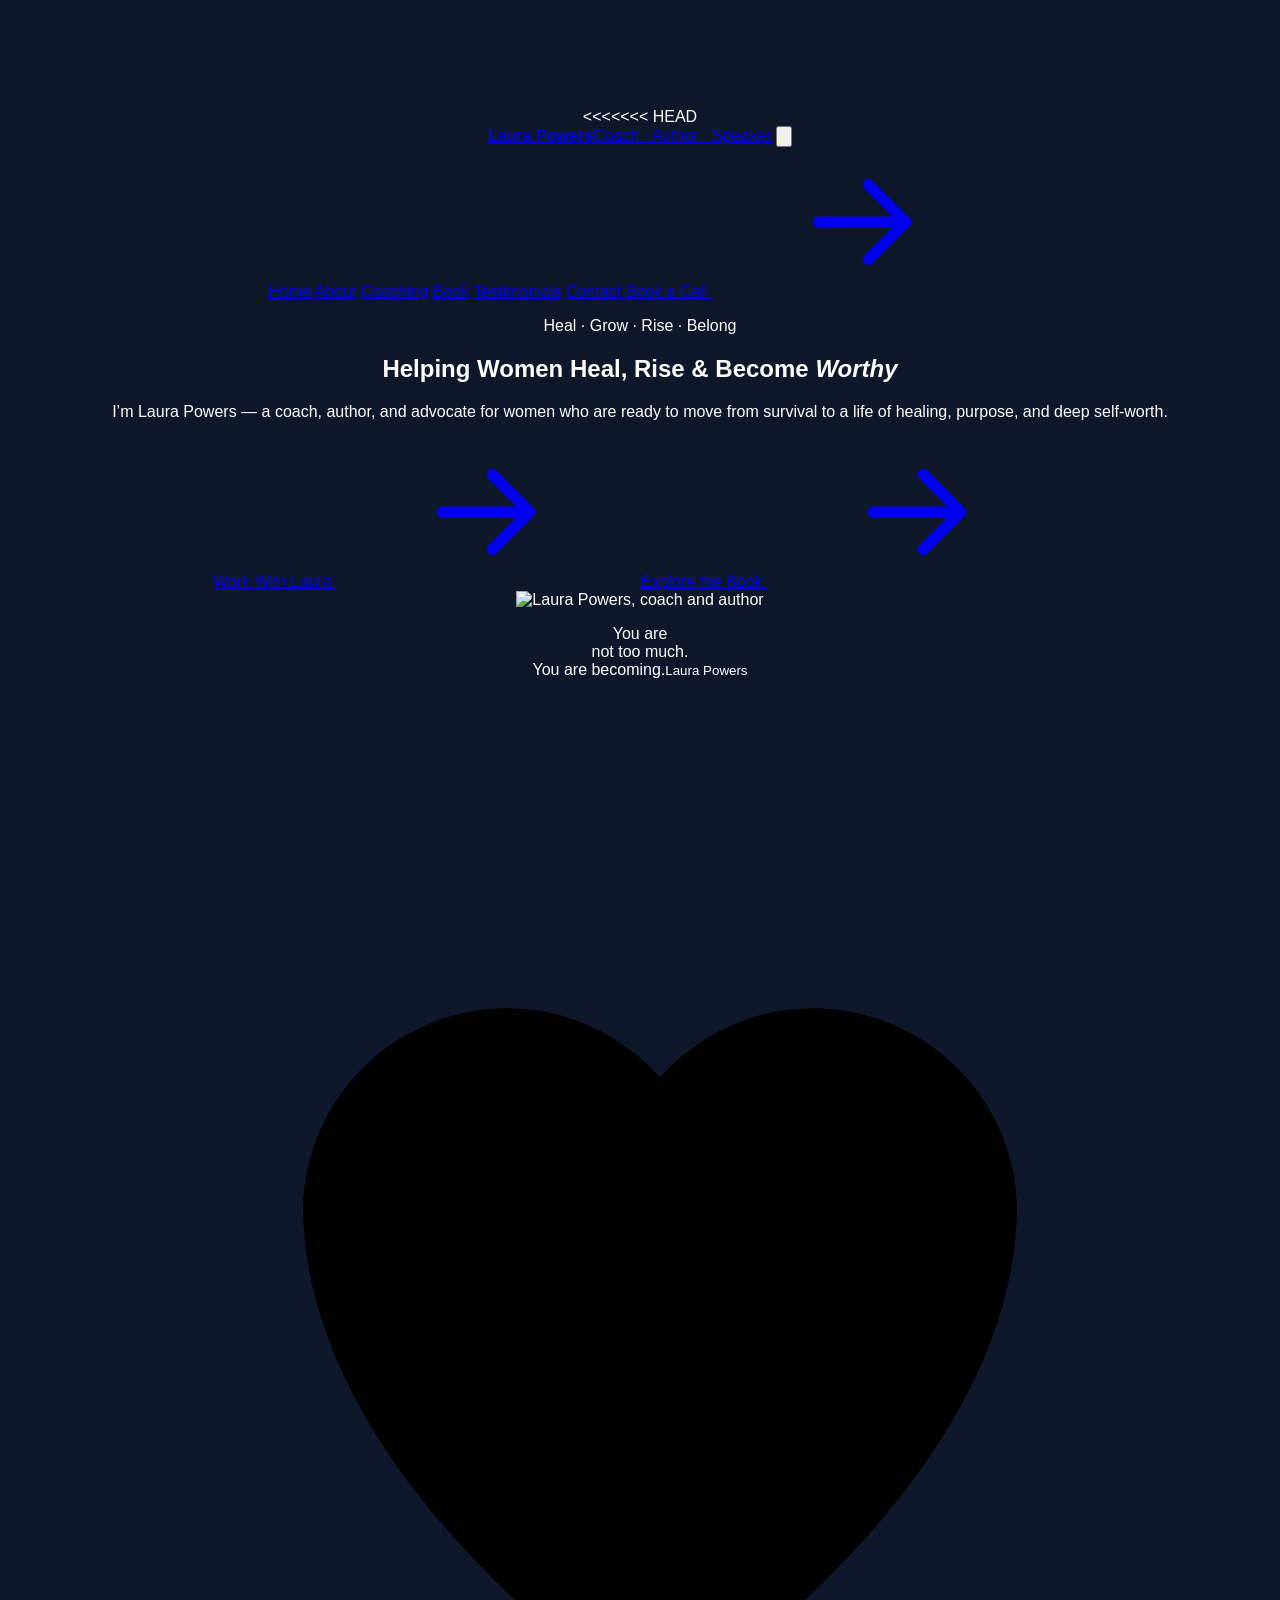
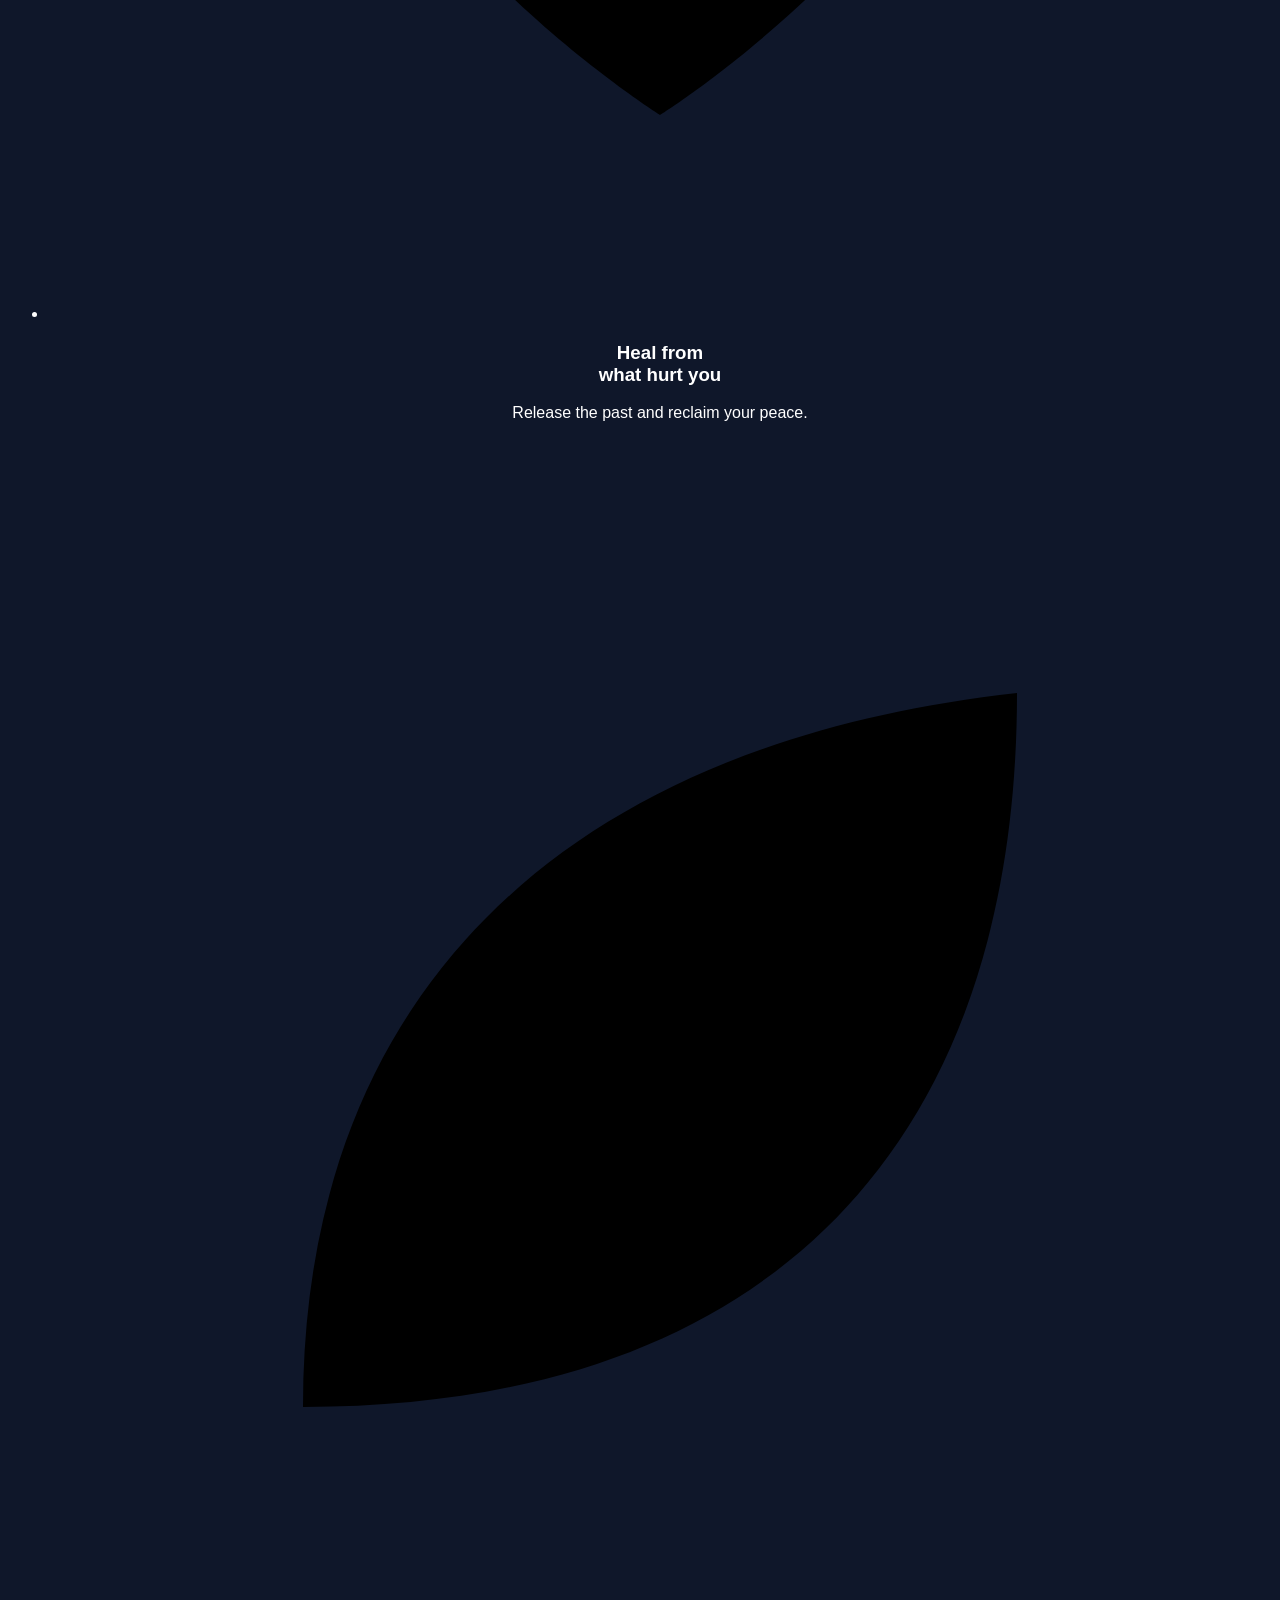
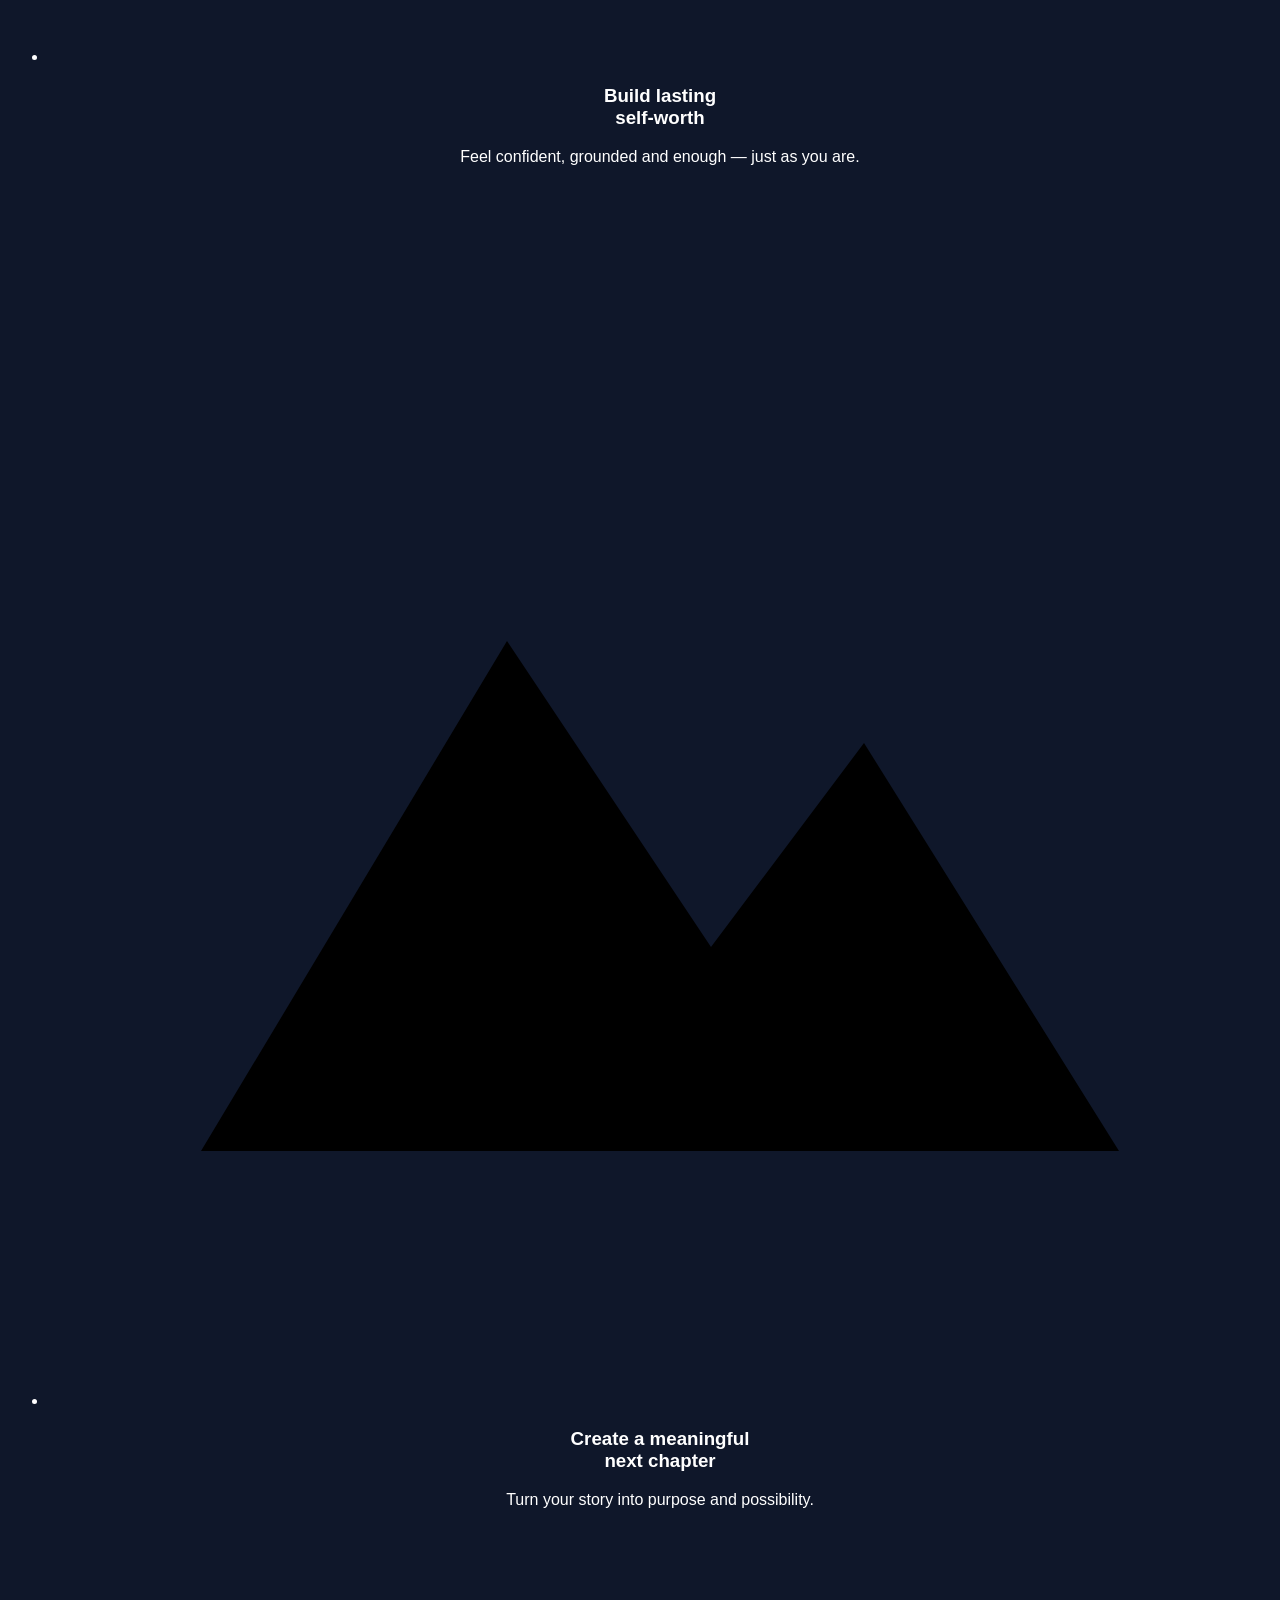
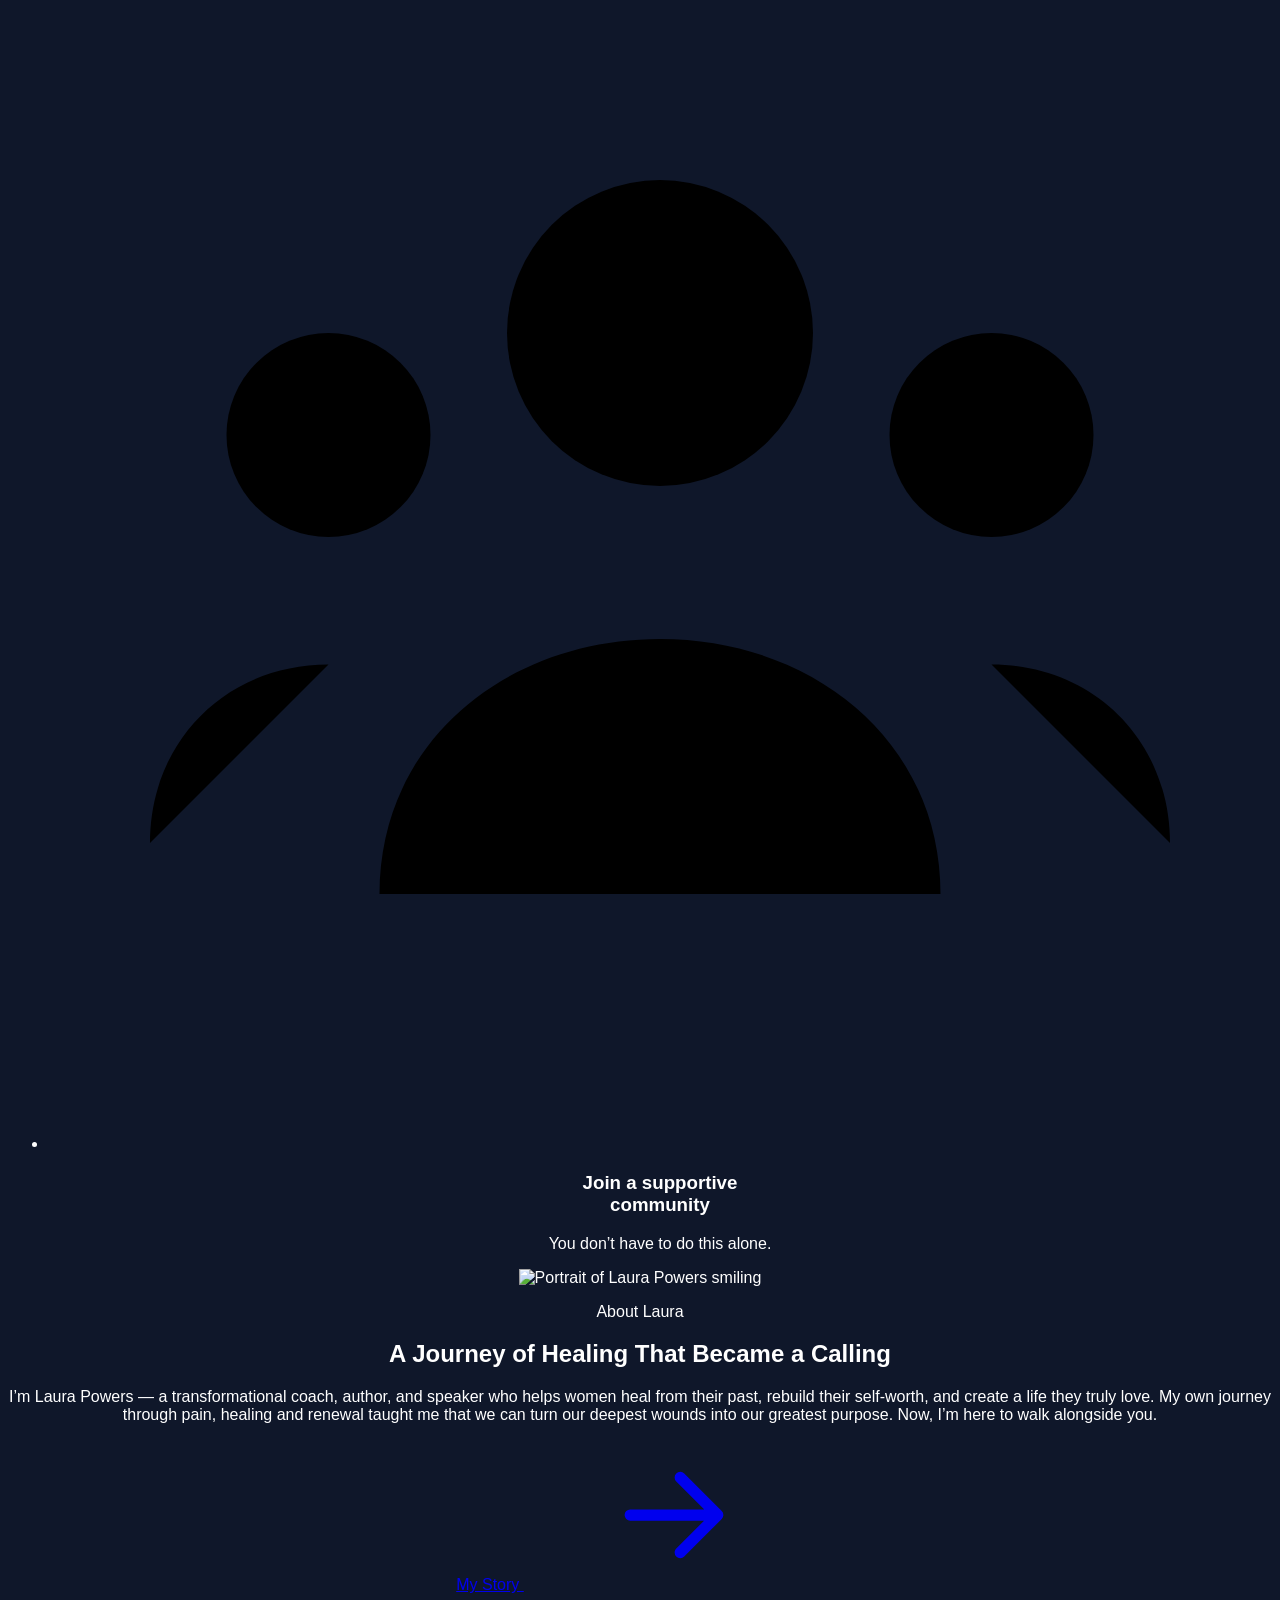
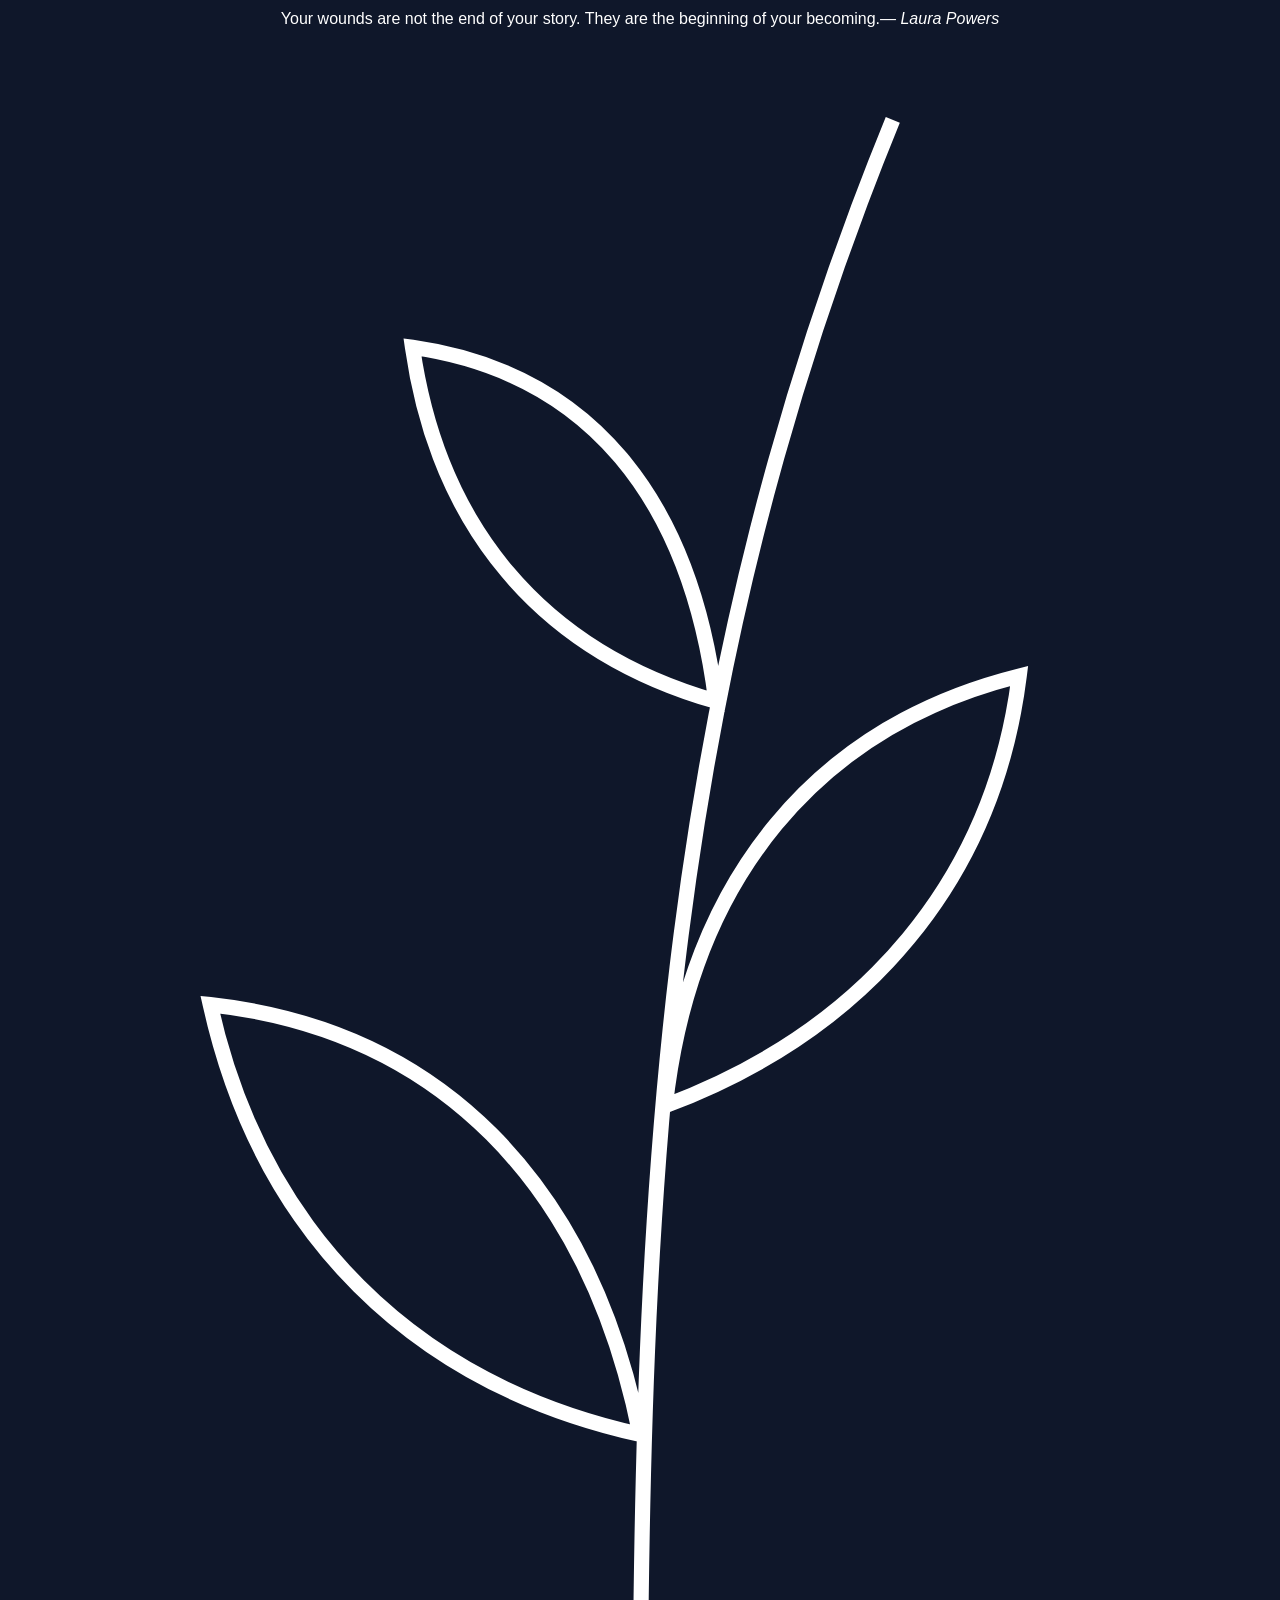
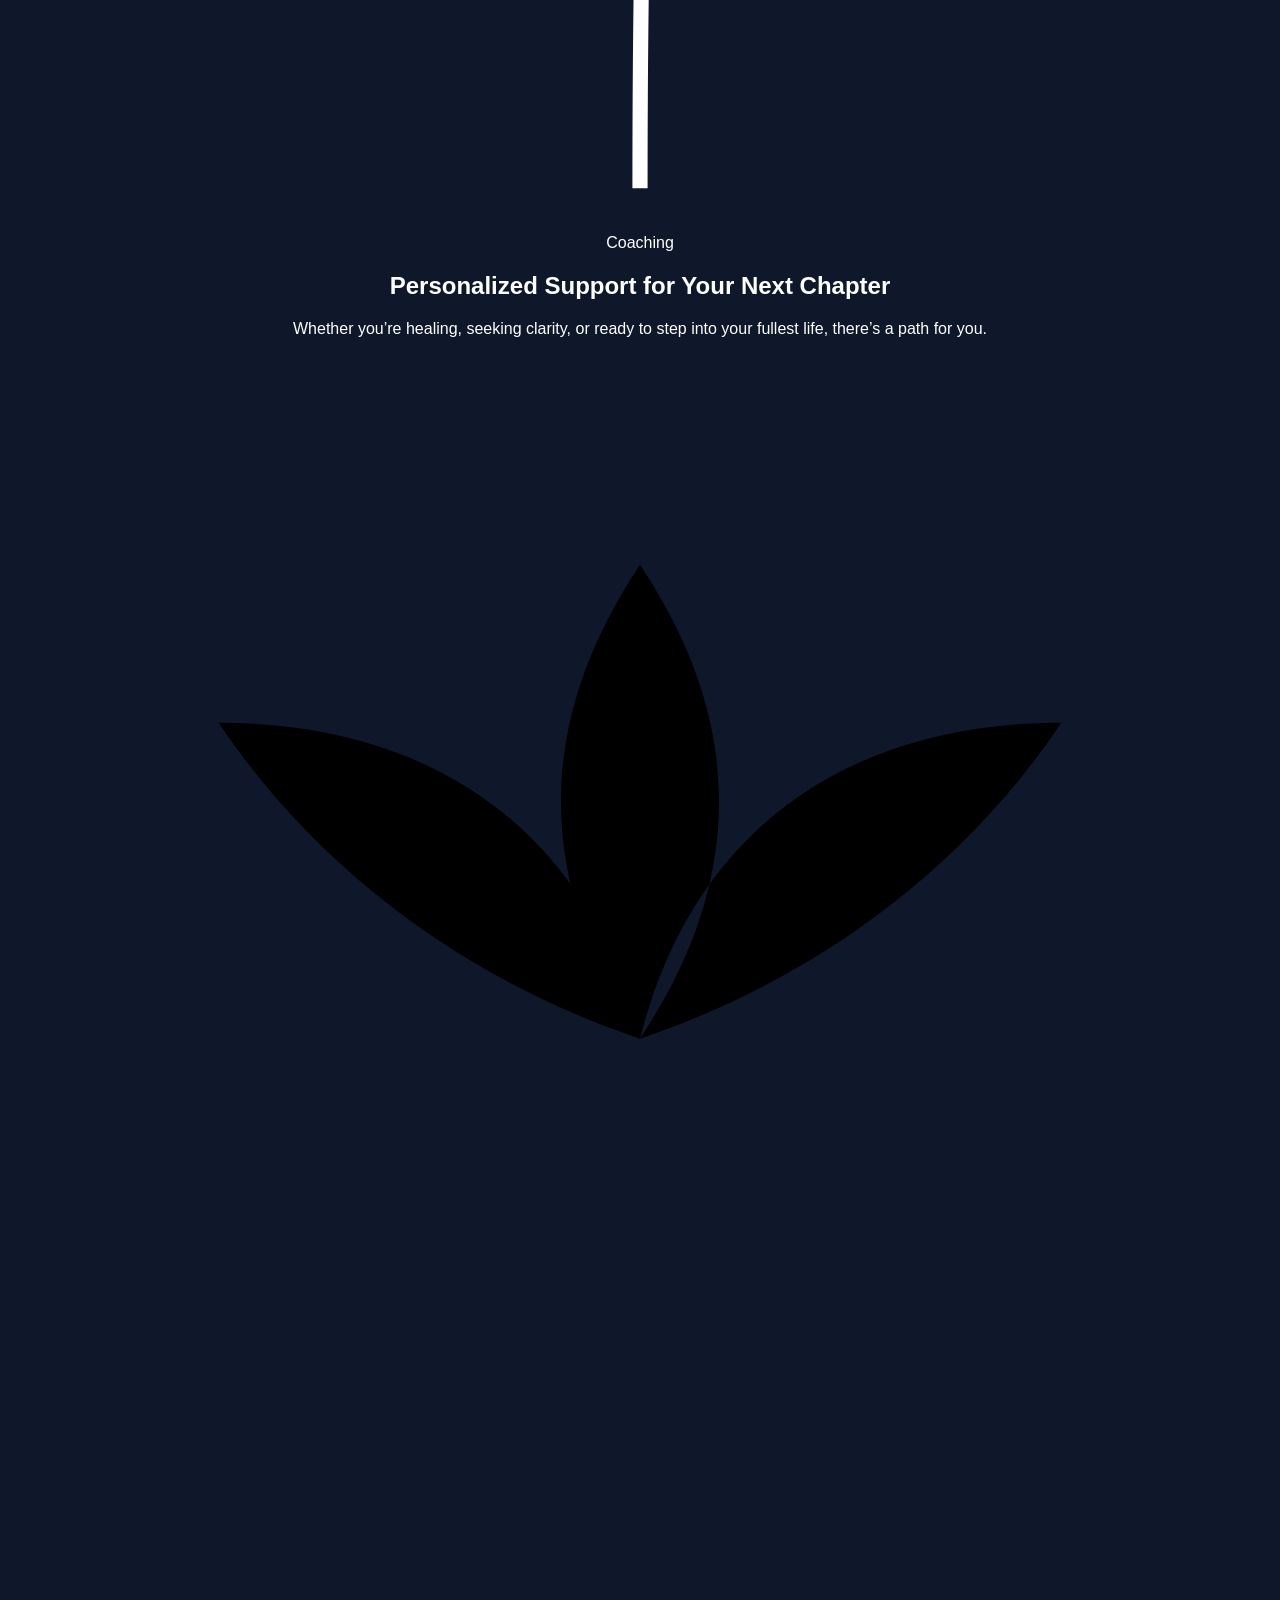
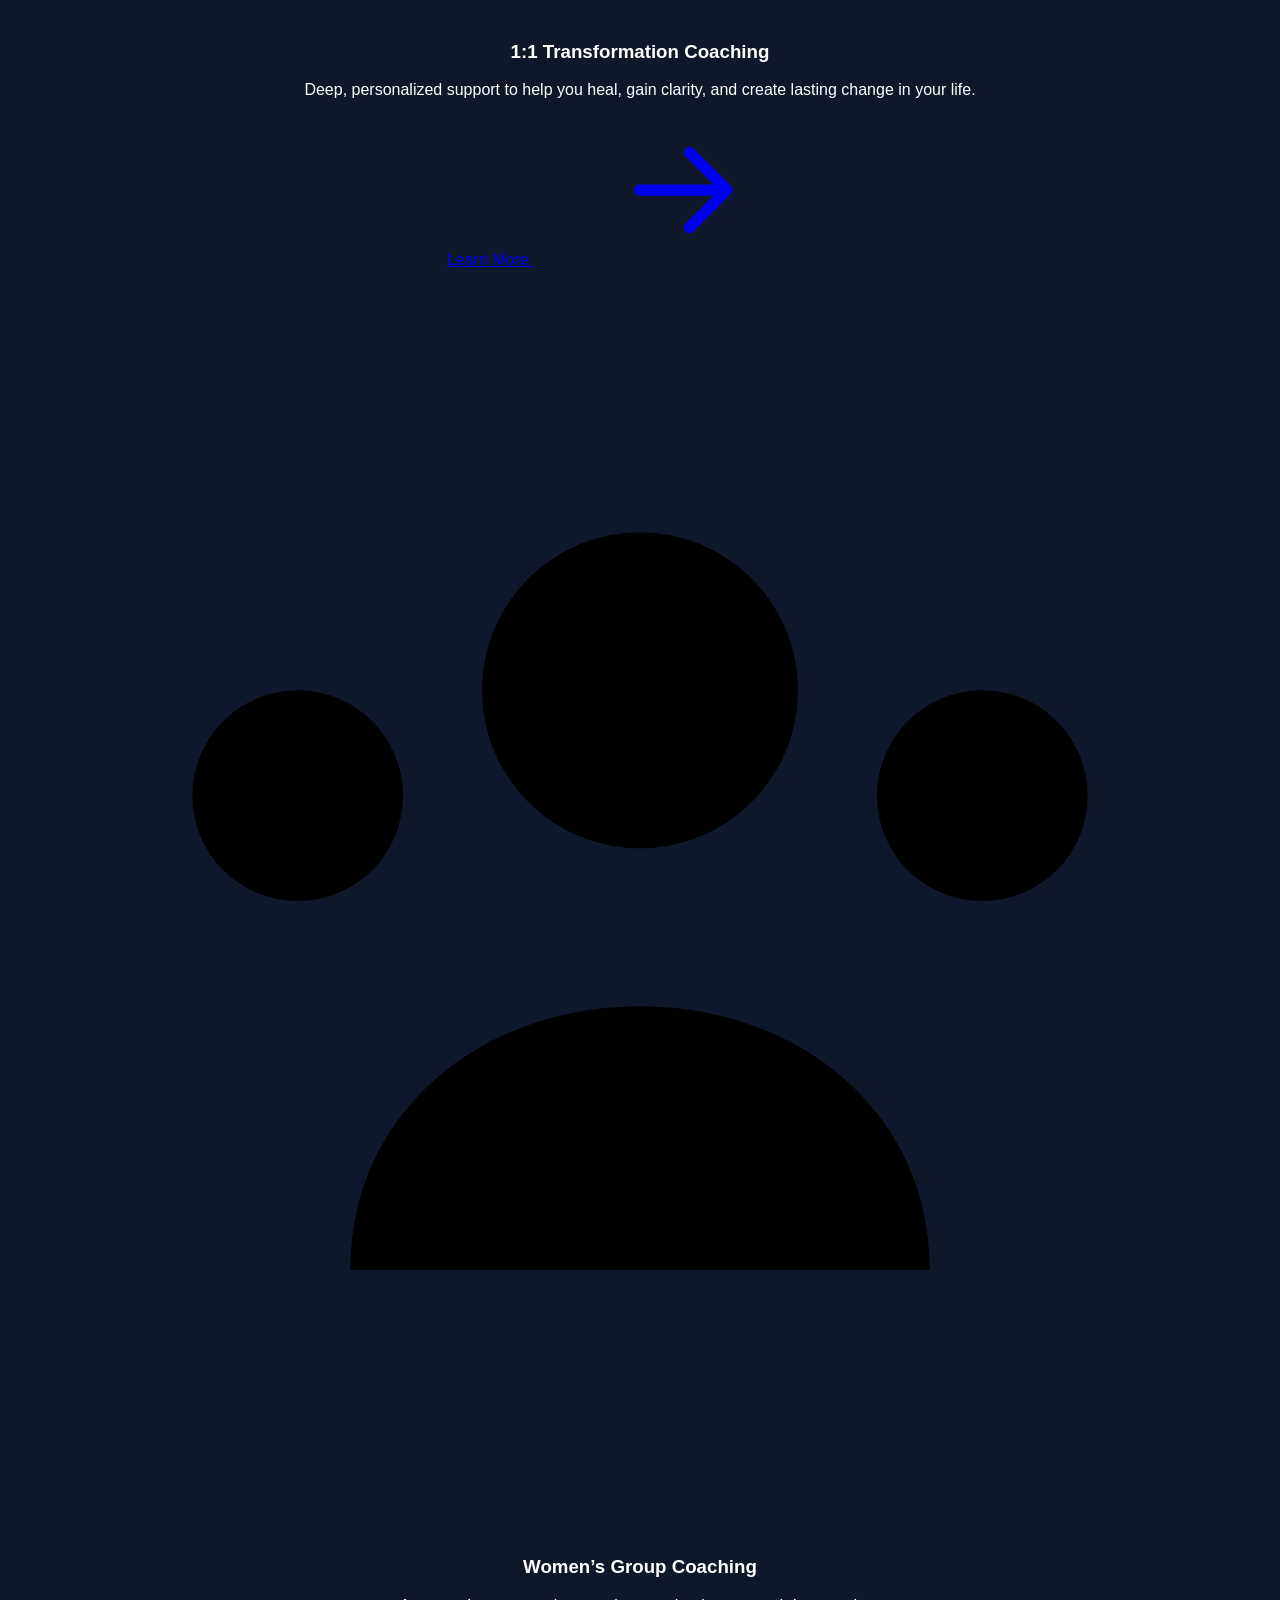
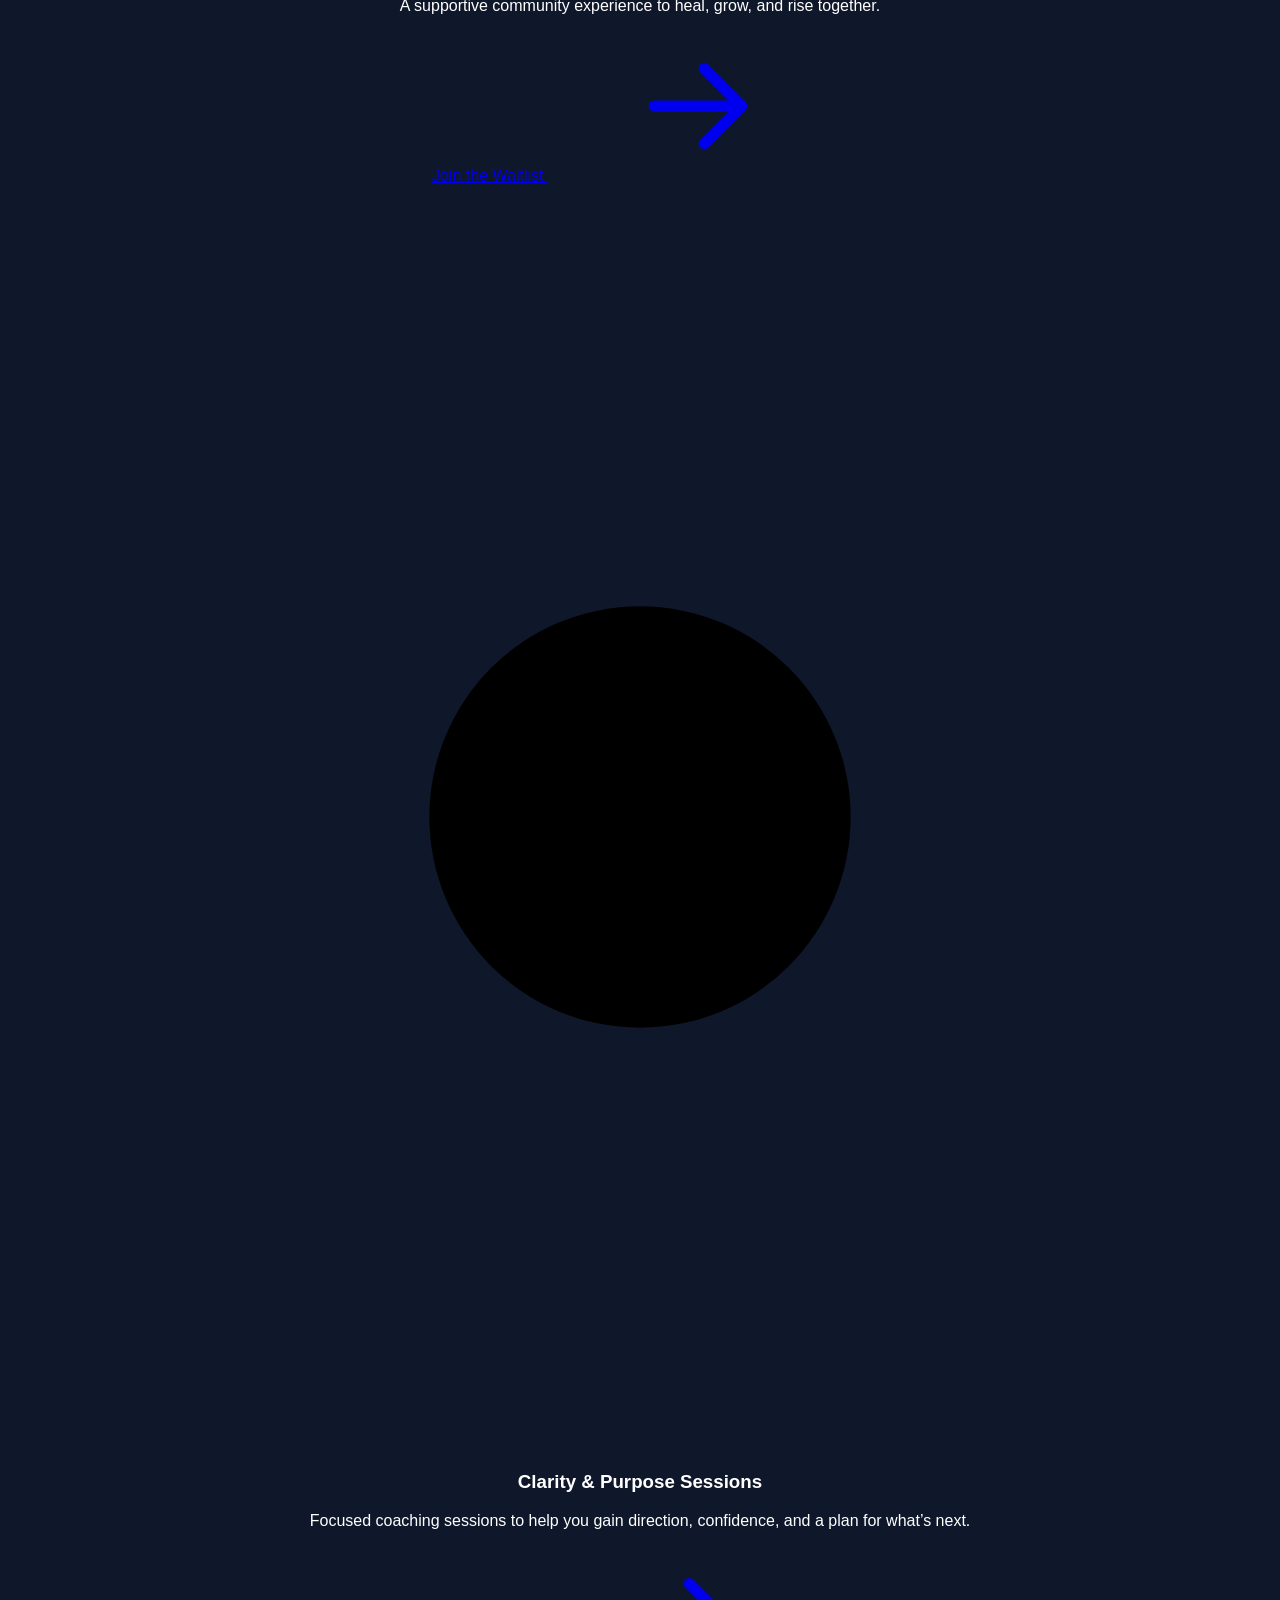
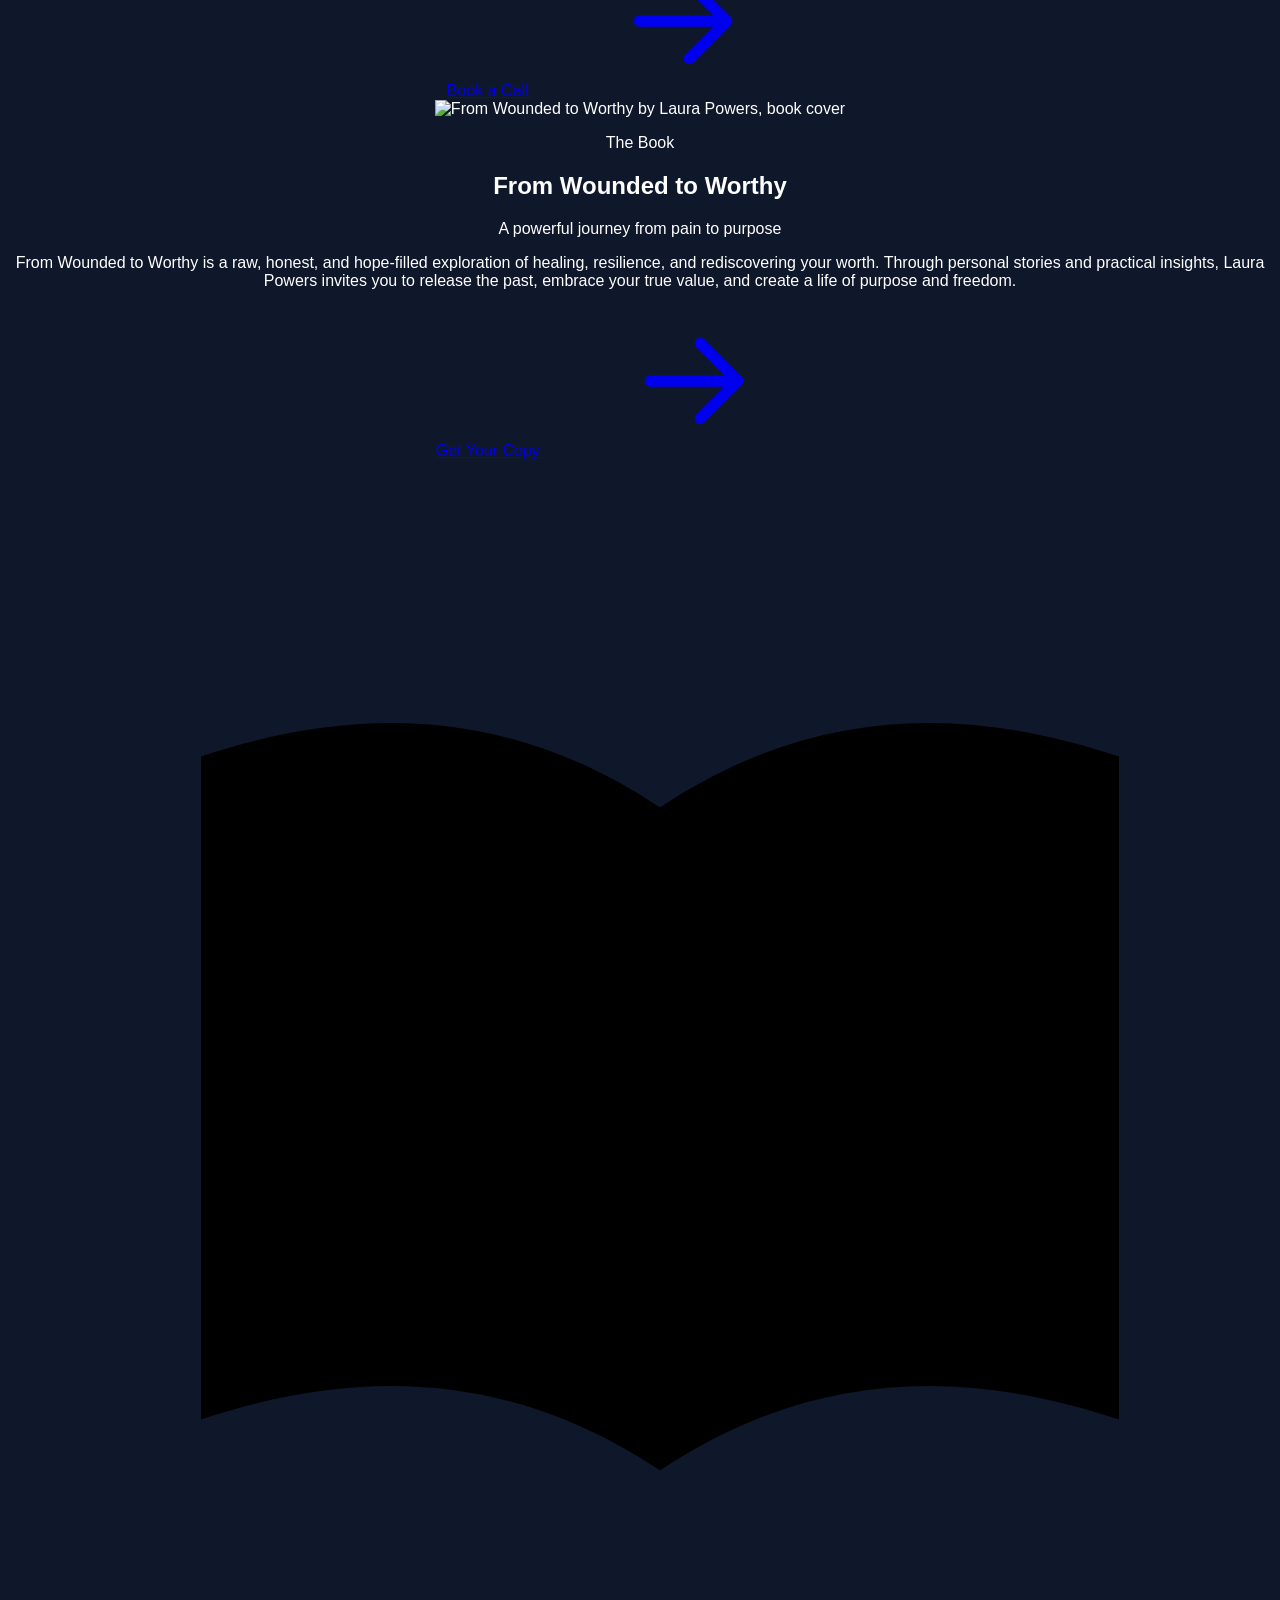
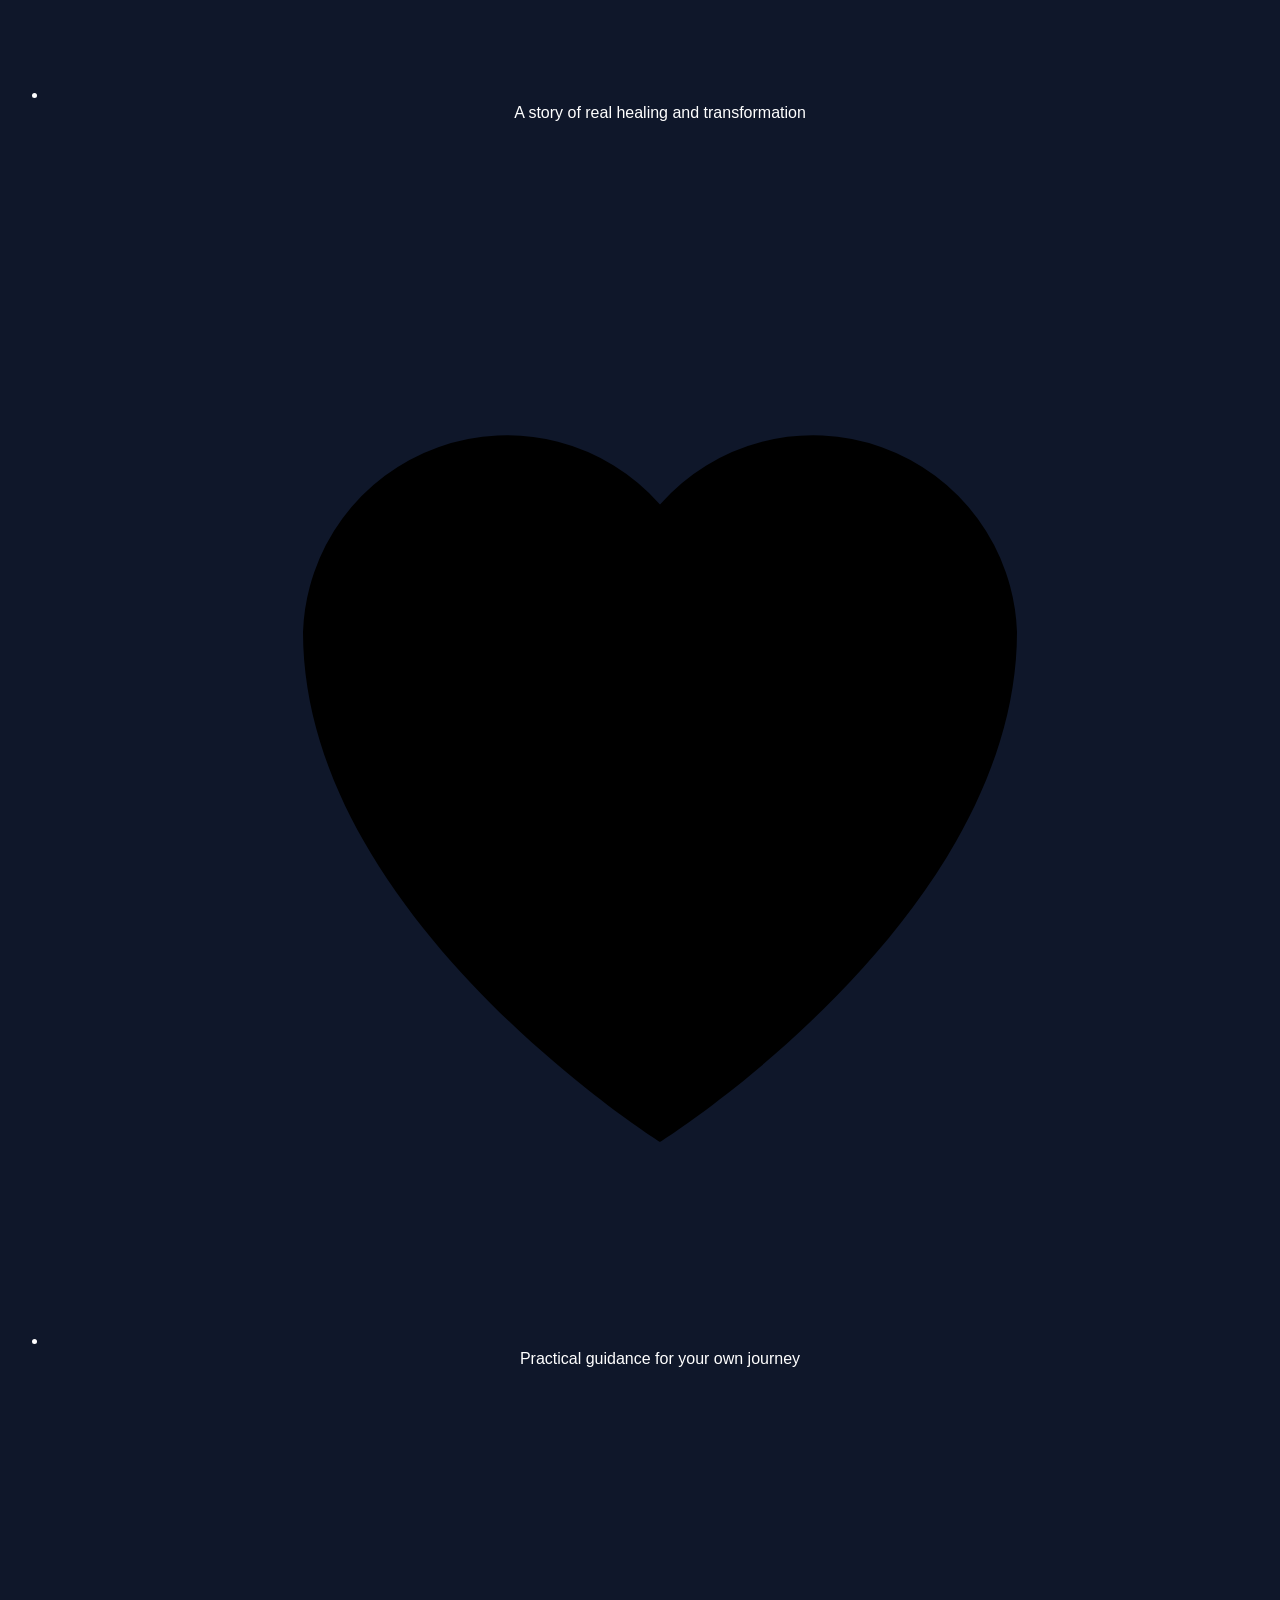
==== commit 485dbb5b: "Resolved merge conflict" ====
--- a/index.html
+++ b/index.html
@@ -1,4 +1,5 @@
 <!DOCTYPE html>
+<<<<<<< HEAD
 <html lang="en">
 <head>
 <meta charset="utf-8">
@@ -168,4 +169,15 @@
 
 <script src="assets/js/main.js" defer></script>
 </body>
-</html>+</html>
+=======
+<html>
+<head>
+    <title>Laura Power - Demo</title>
+</head>
+<body style="background: #0f172a; color: white; text-align: center; padding-top: 100px; font-family: sans-serif;">
+    <h1>Laura Power</h1>
+    <p>Coaching & Publishing Demo</p>
+</body>
+</html>
+>>>>>>> 4571c7c8db33567606230836f54731f30b2387cb
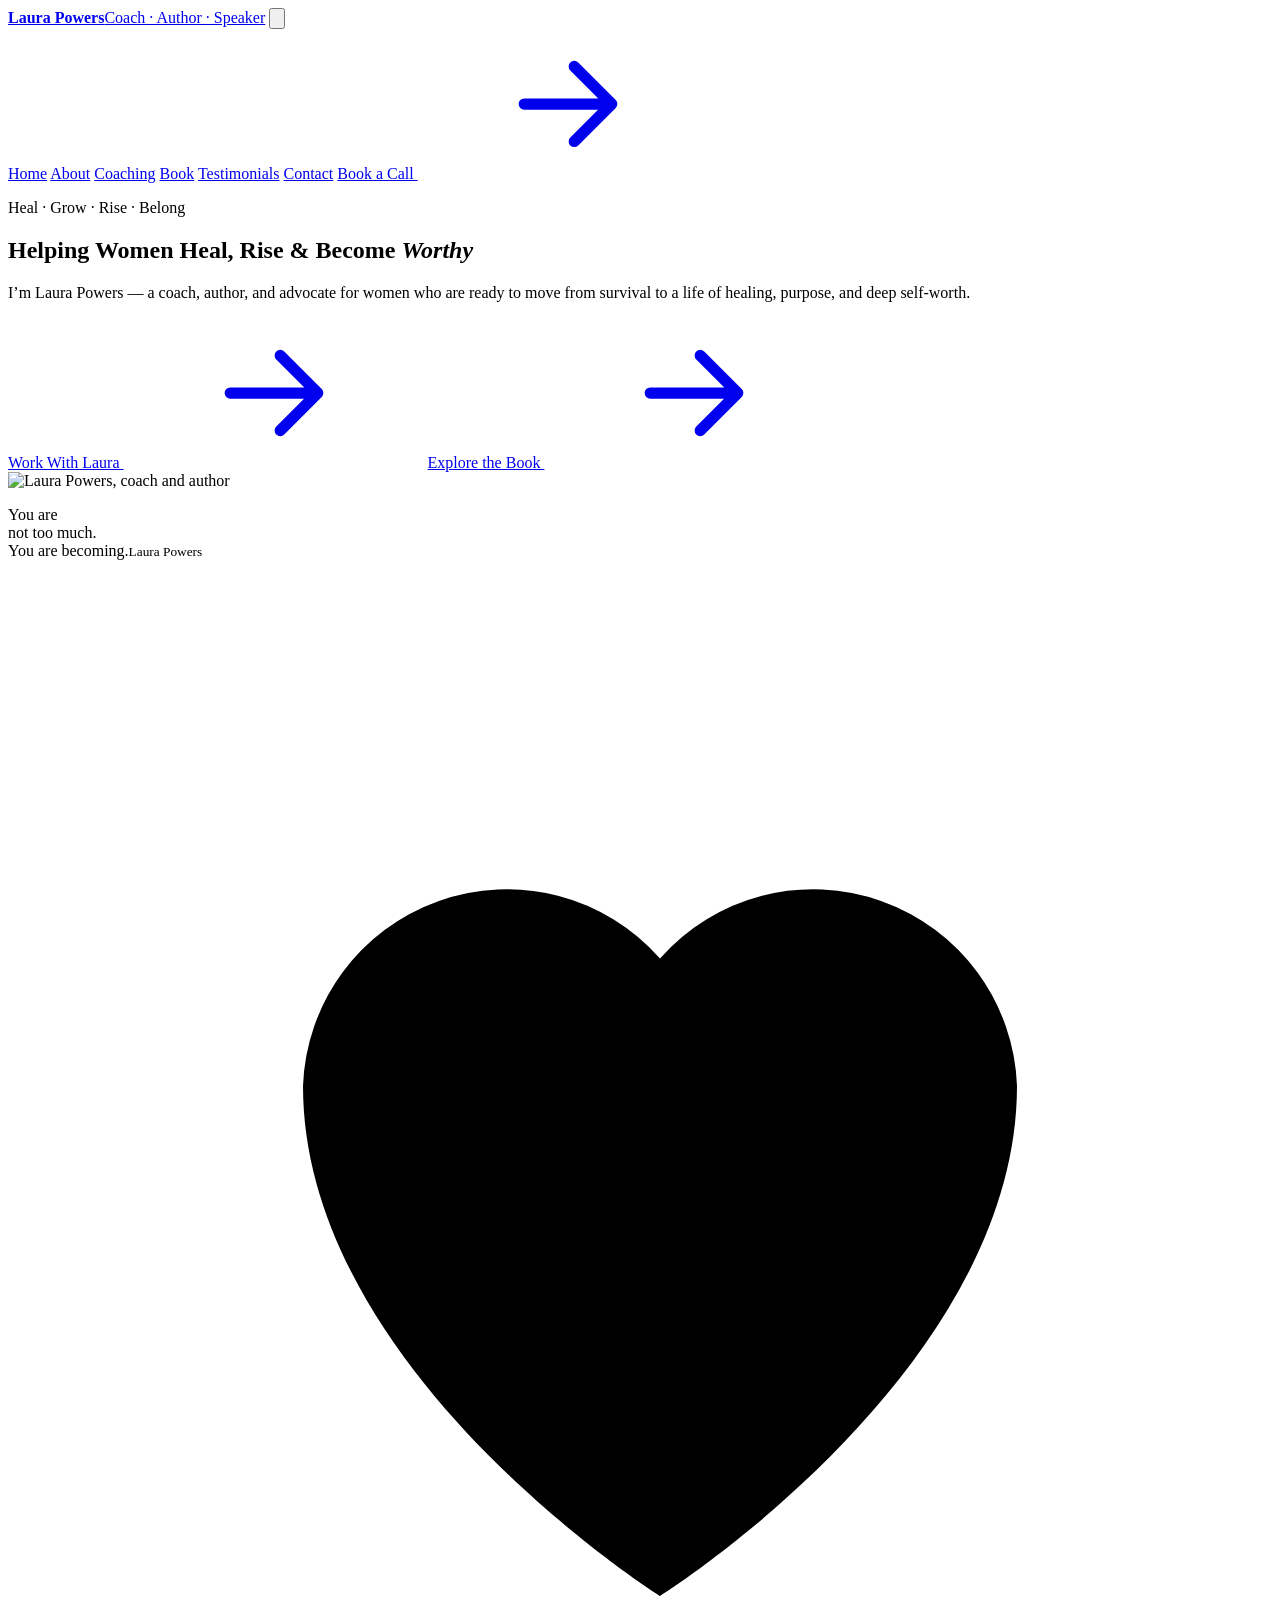
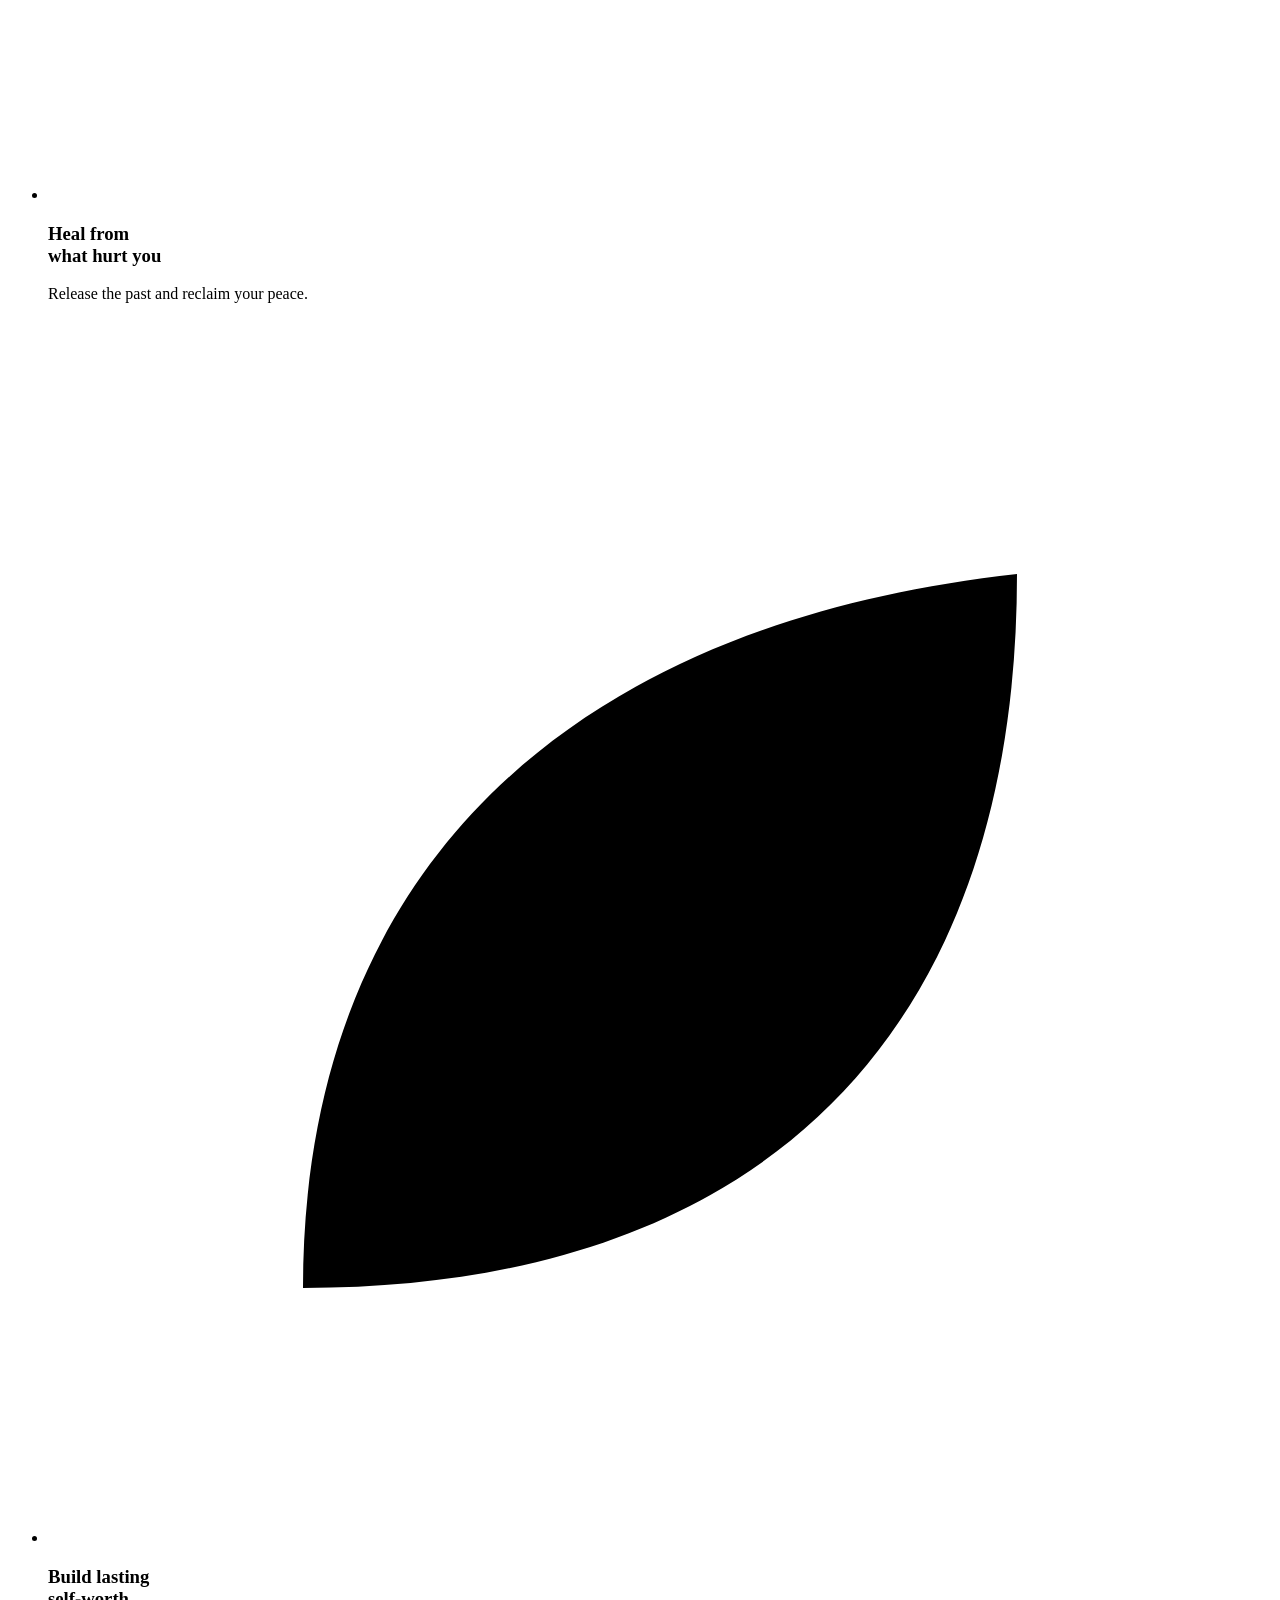
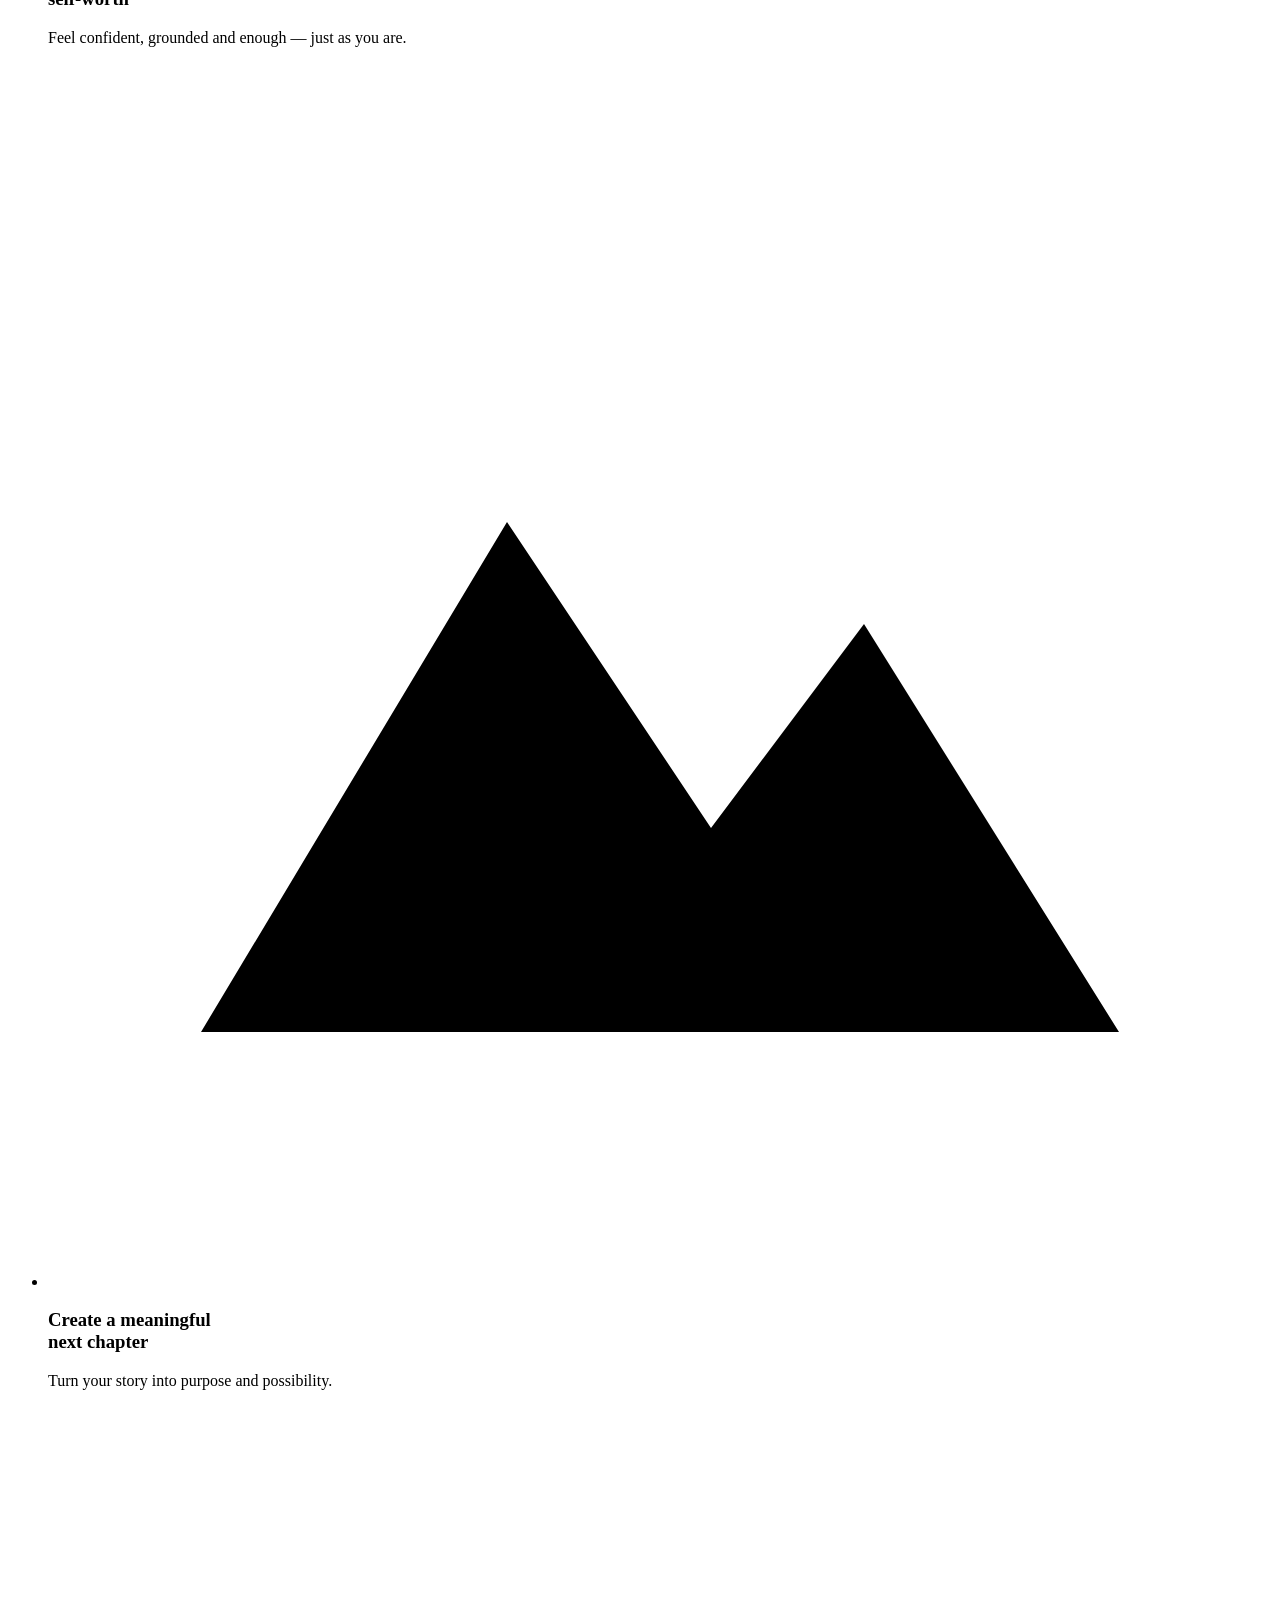
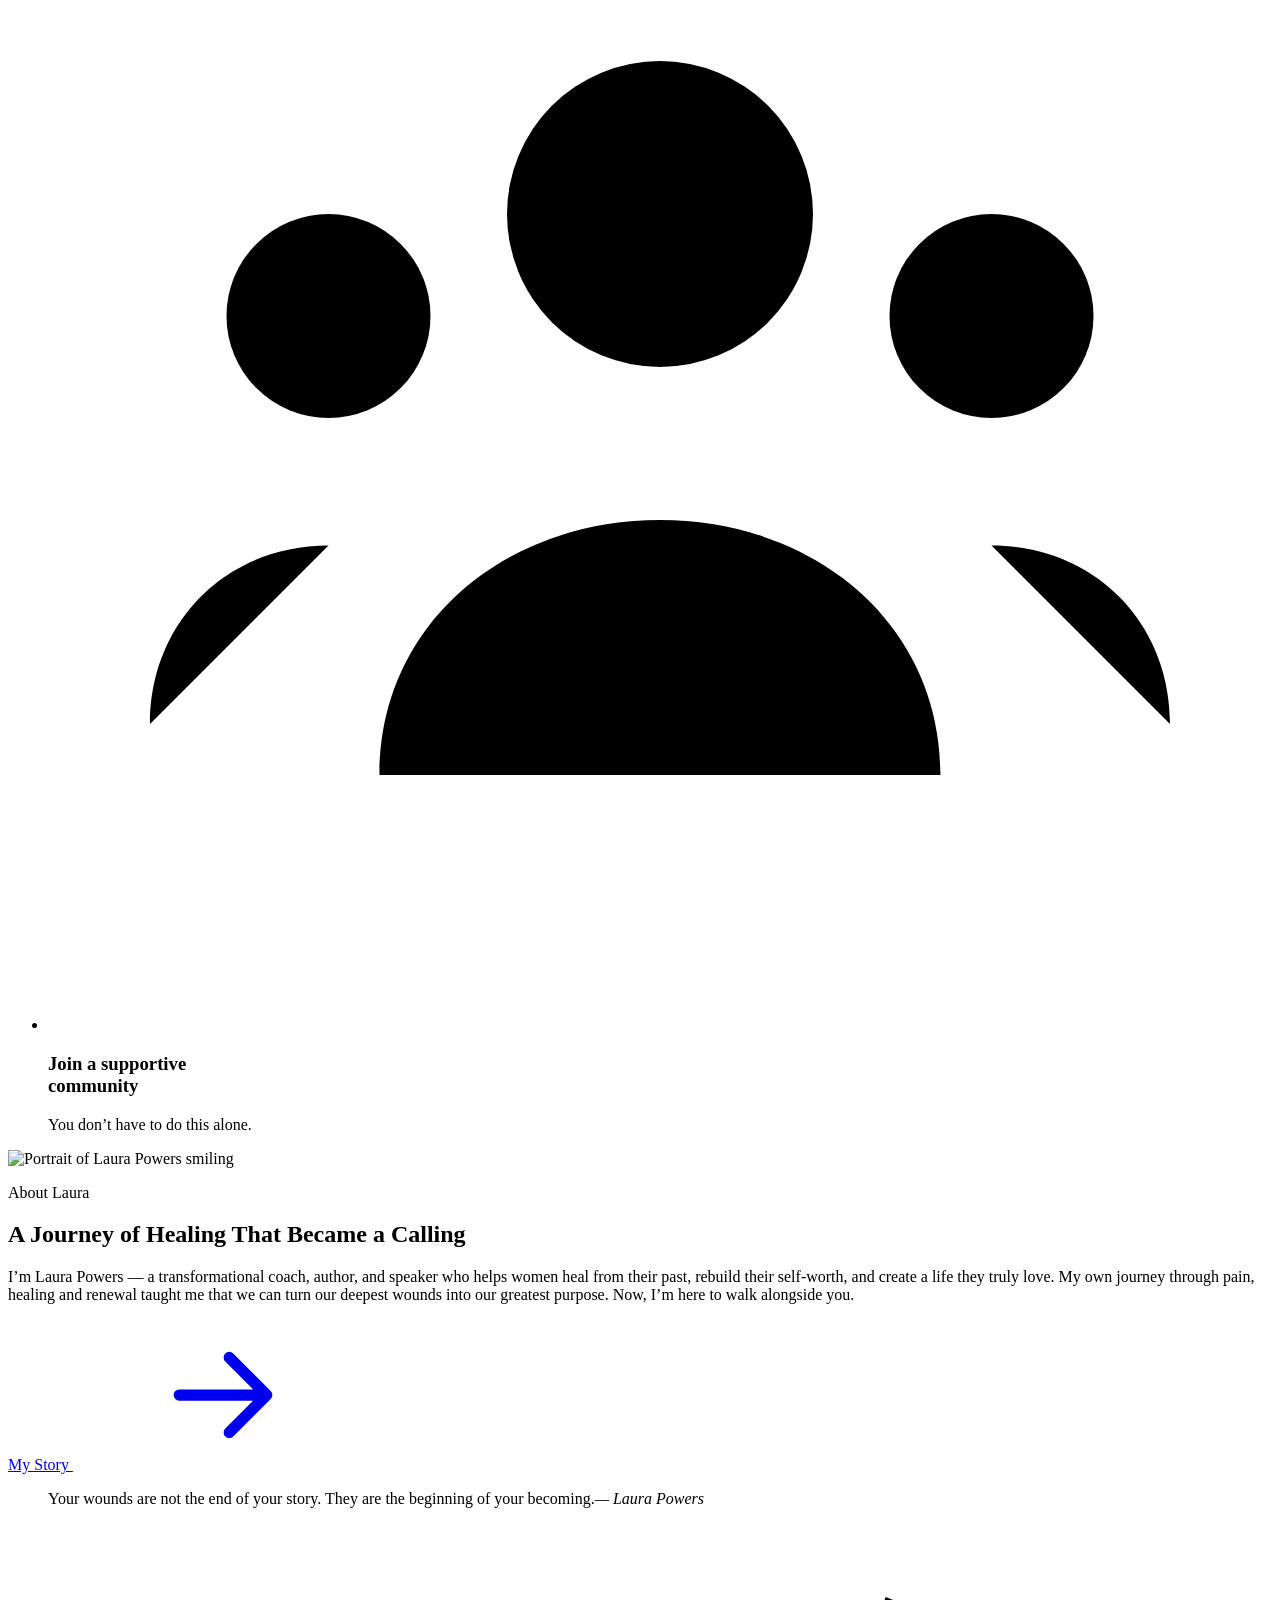
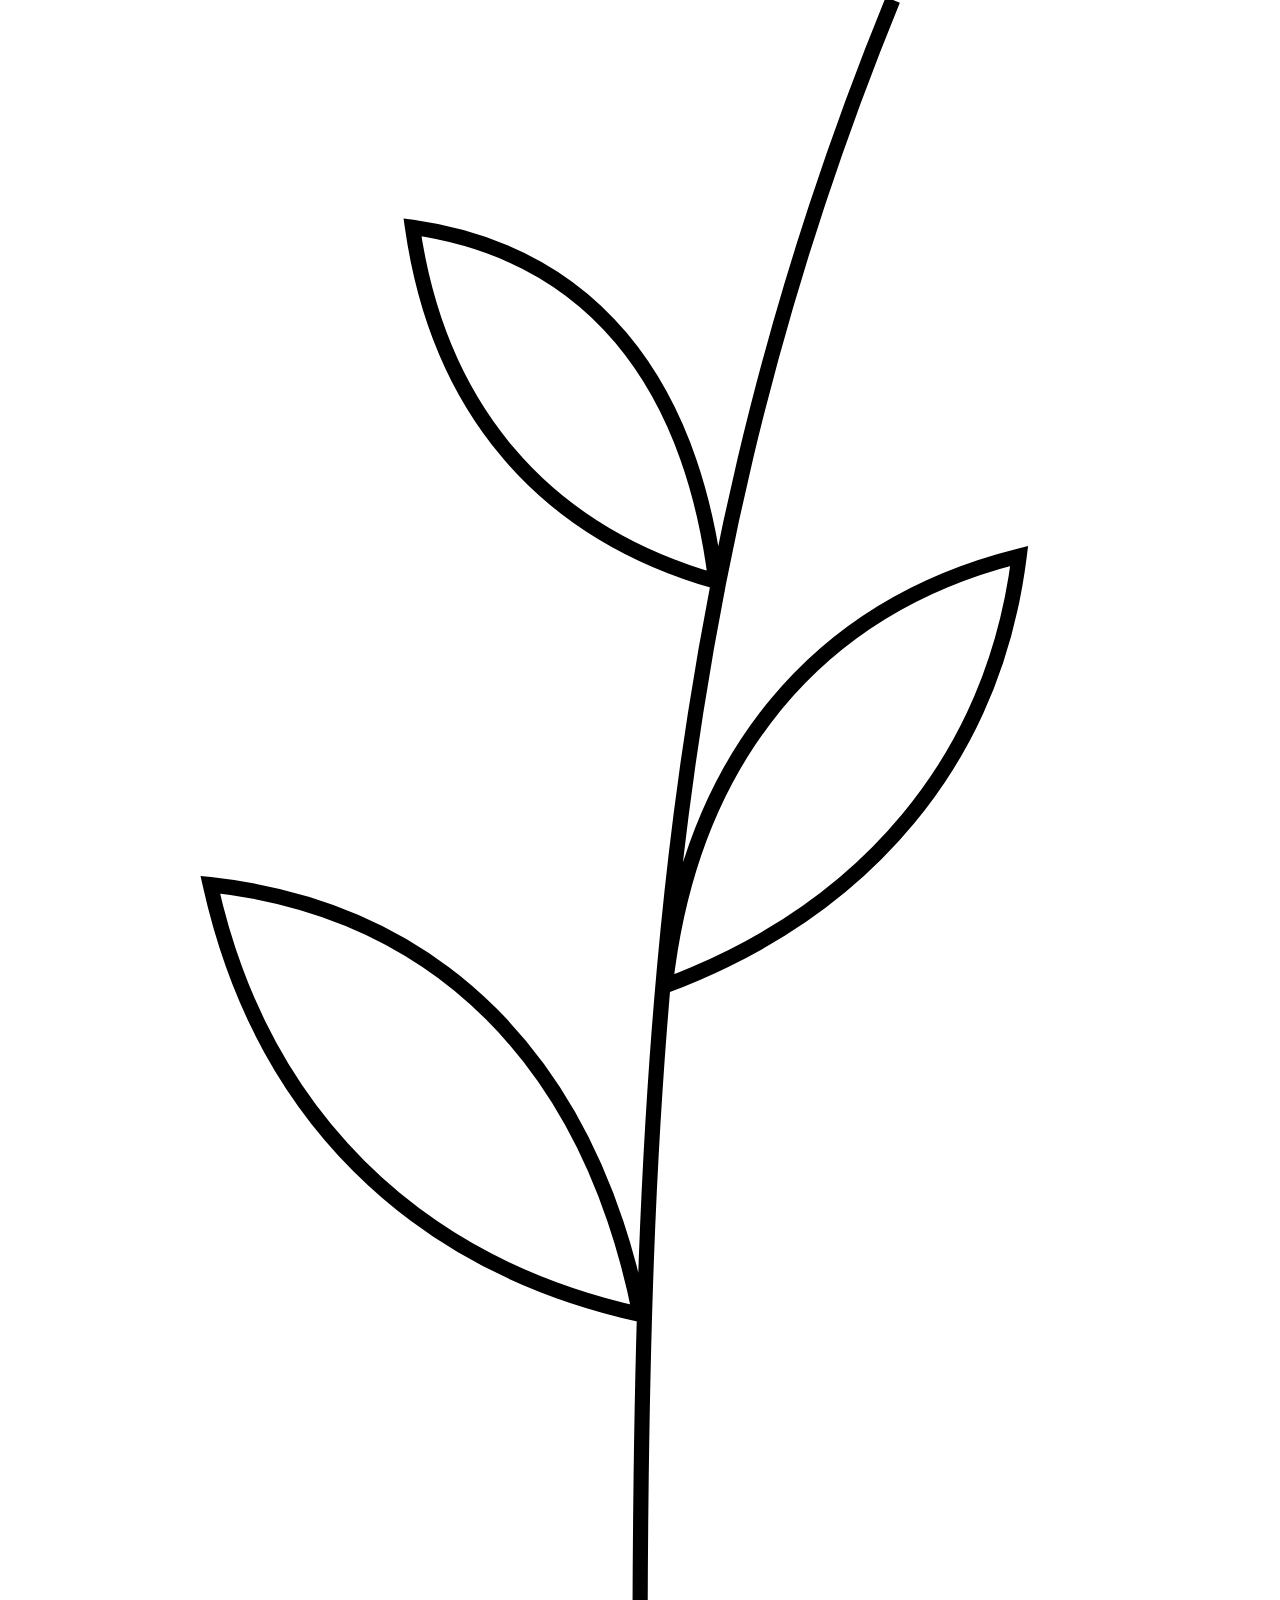
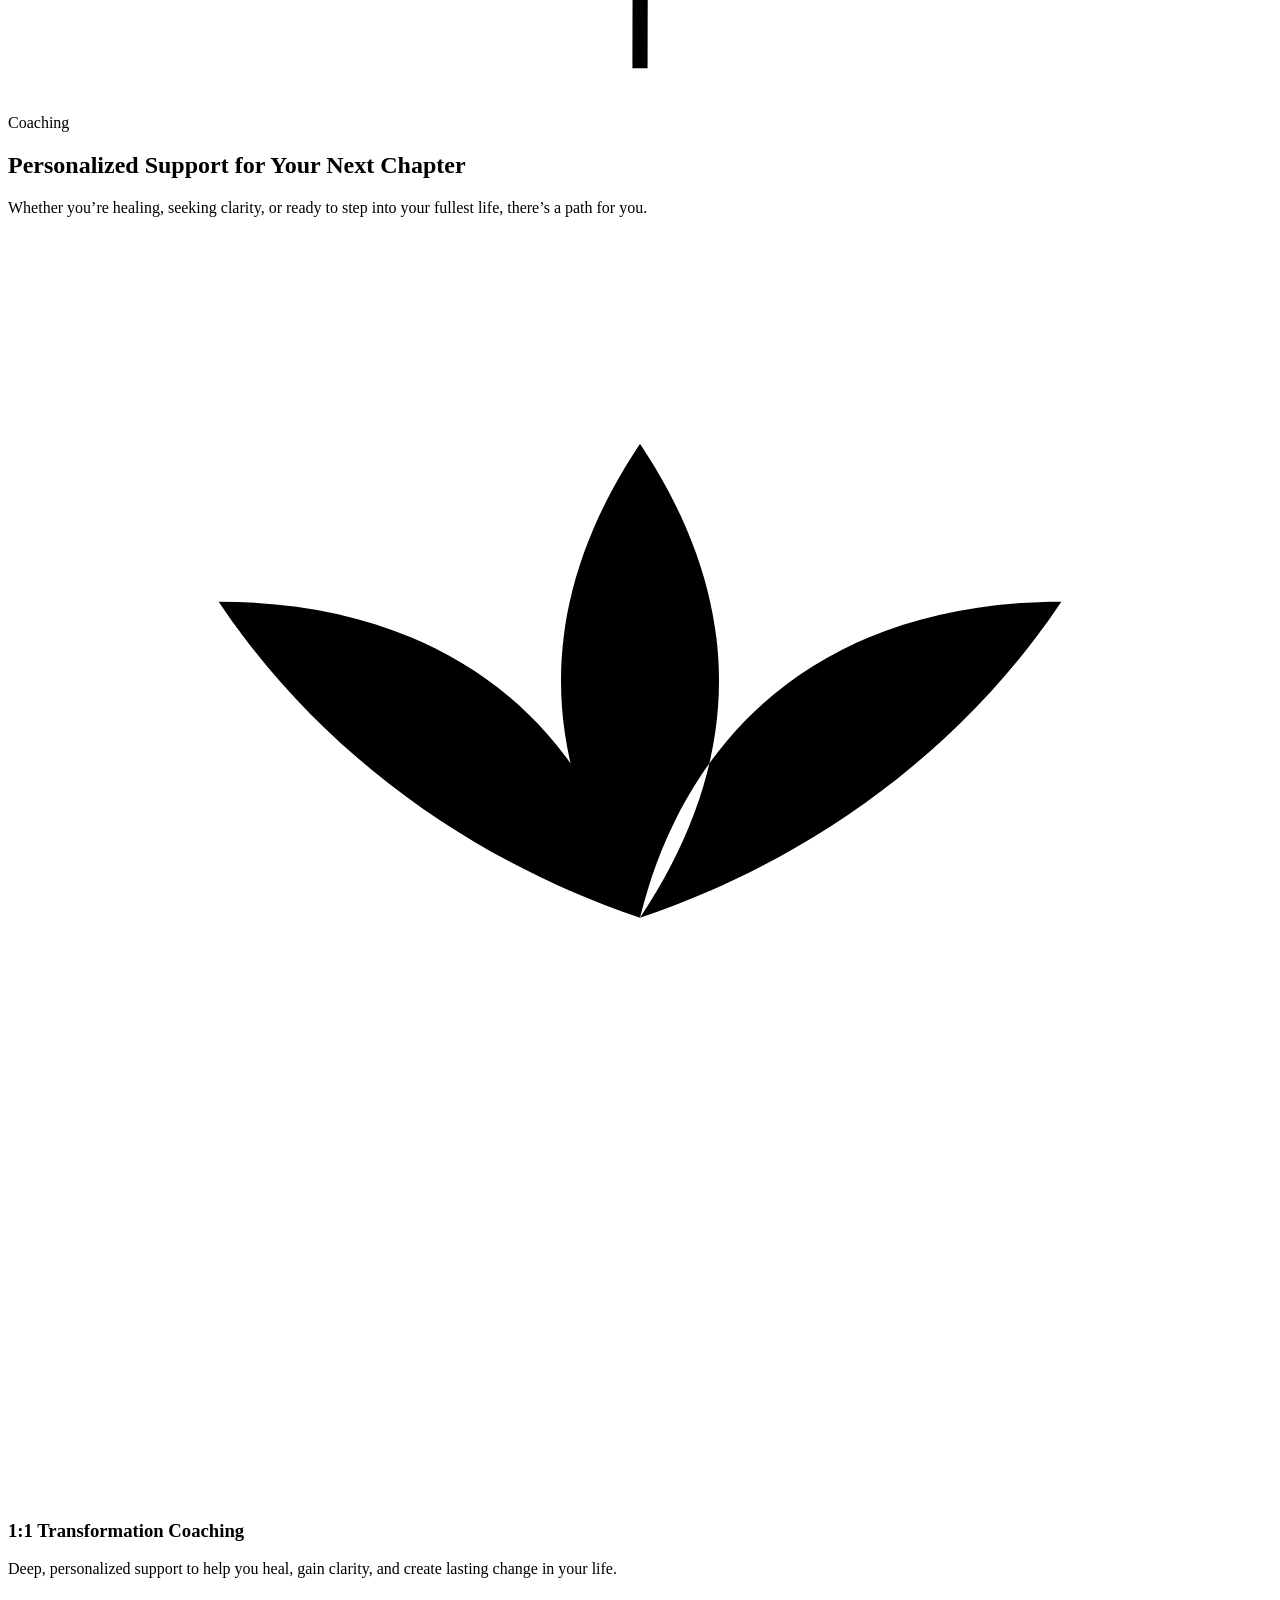
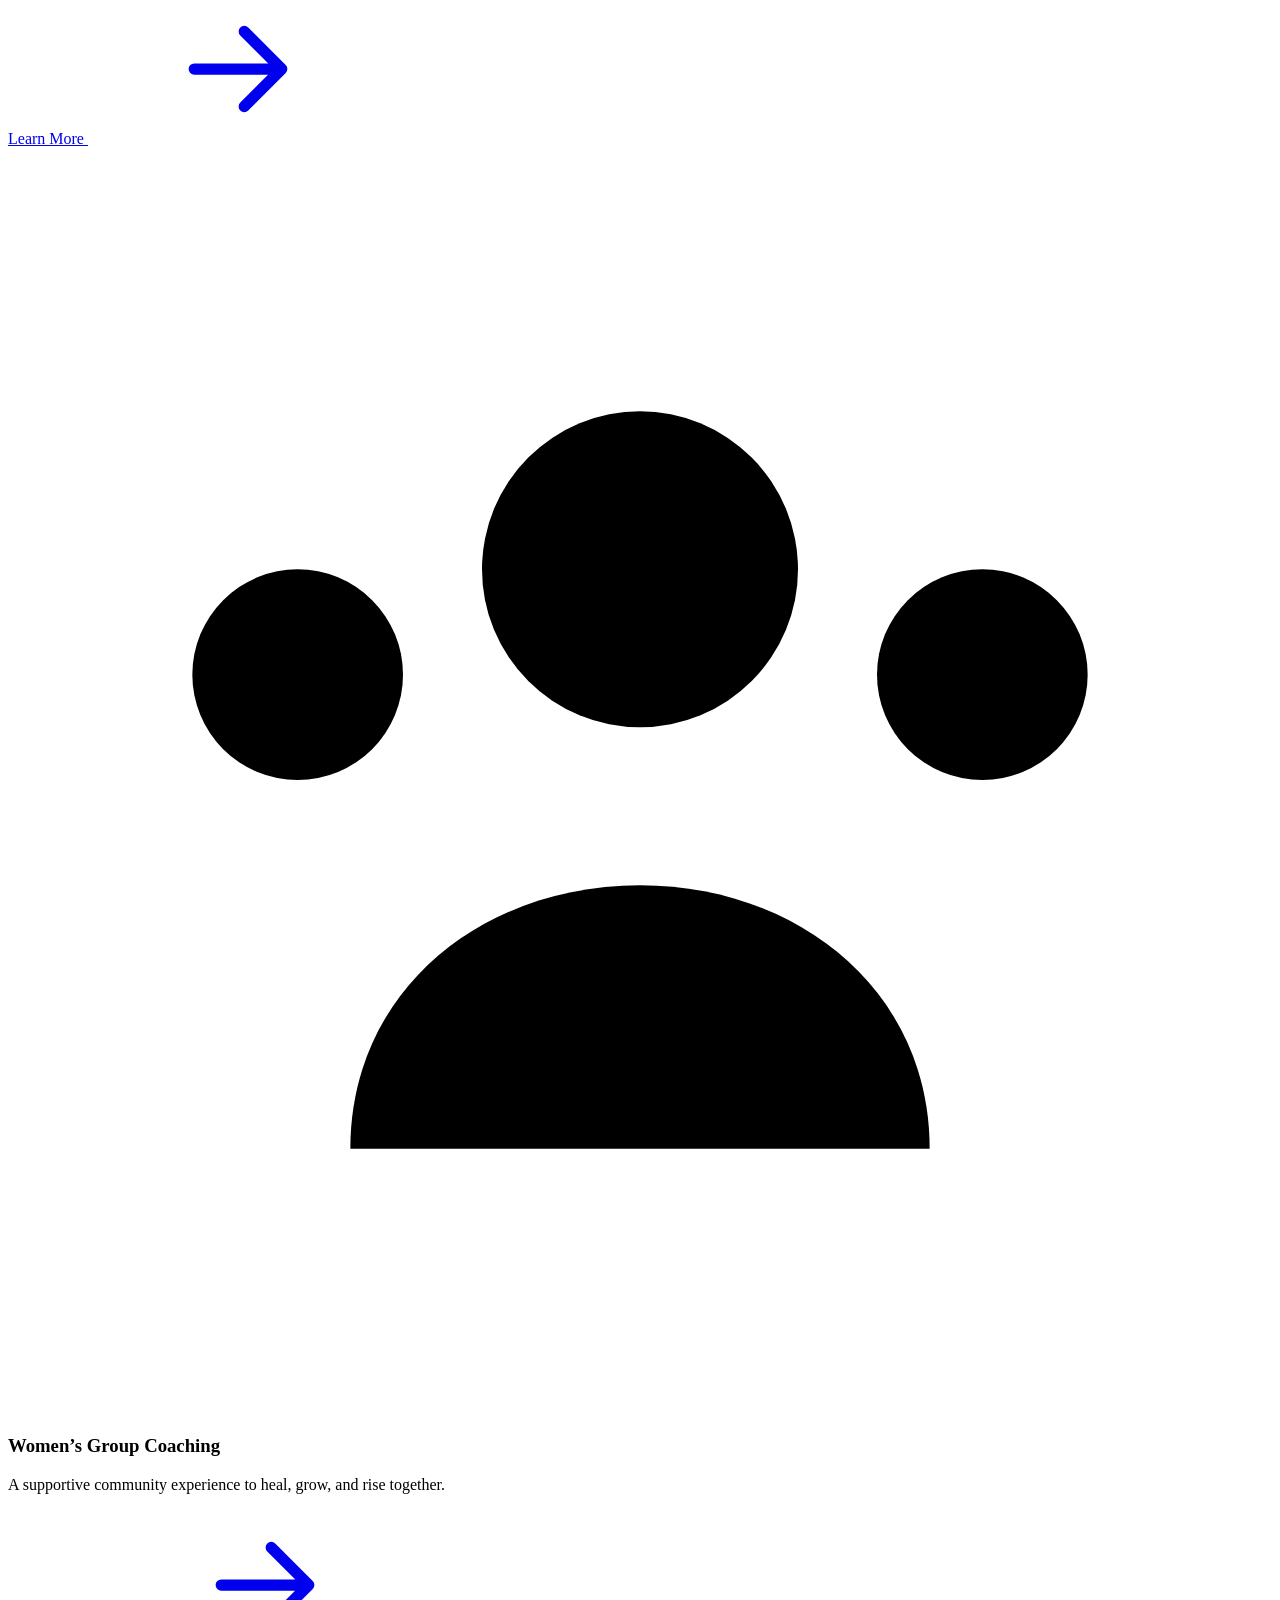
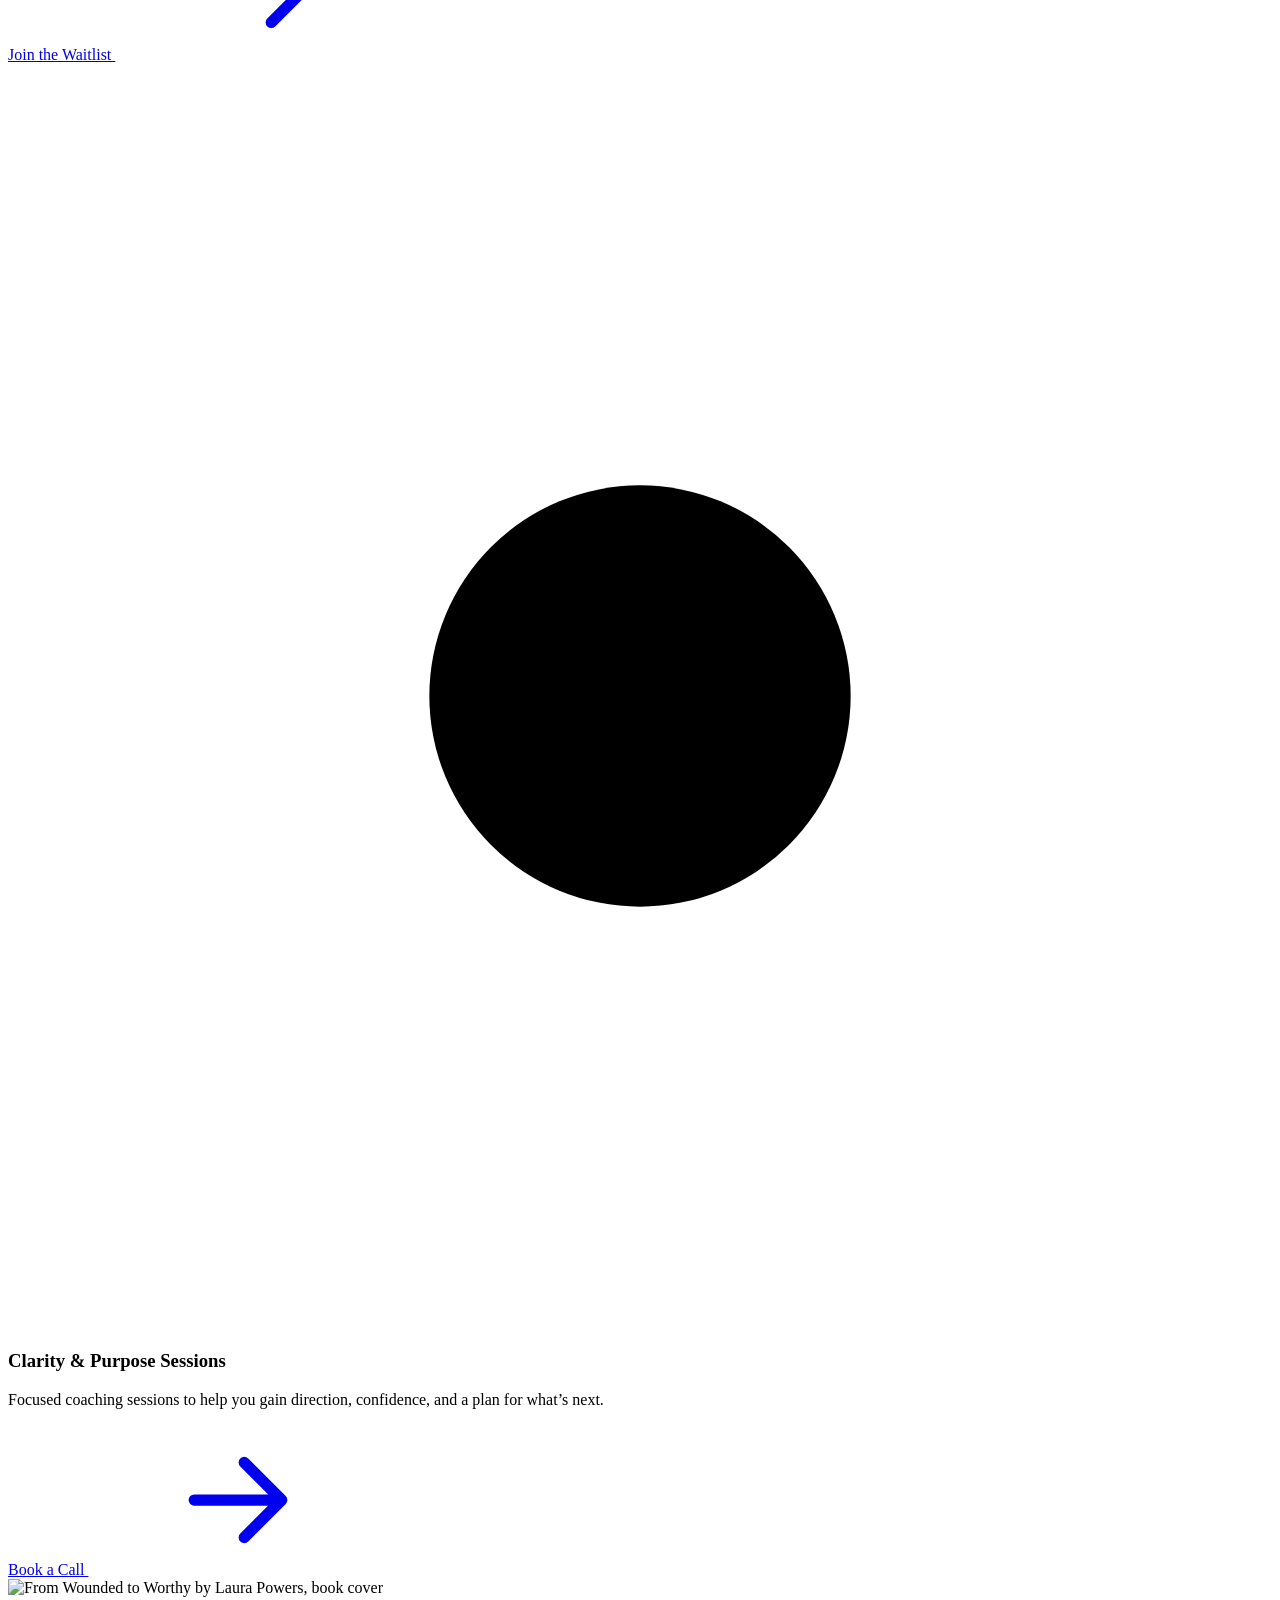
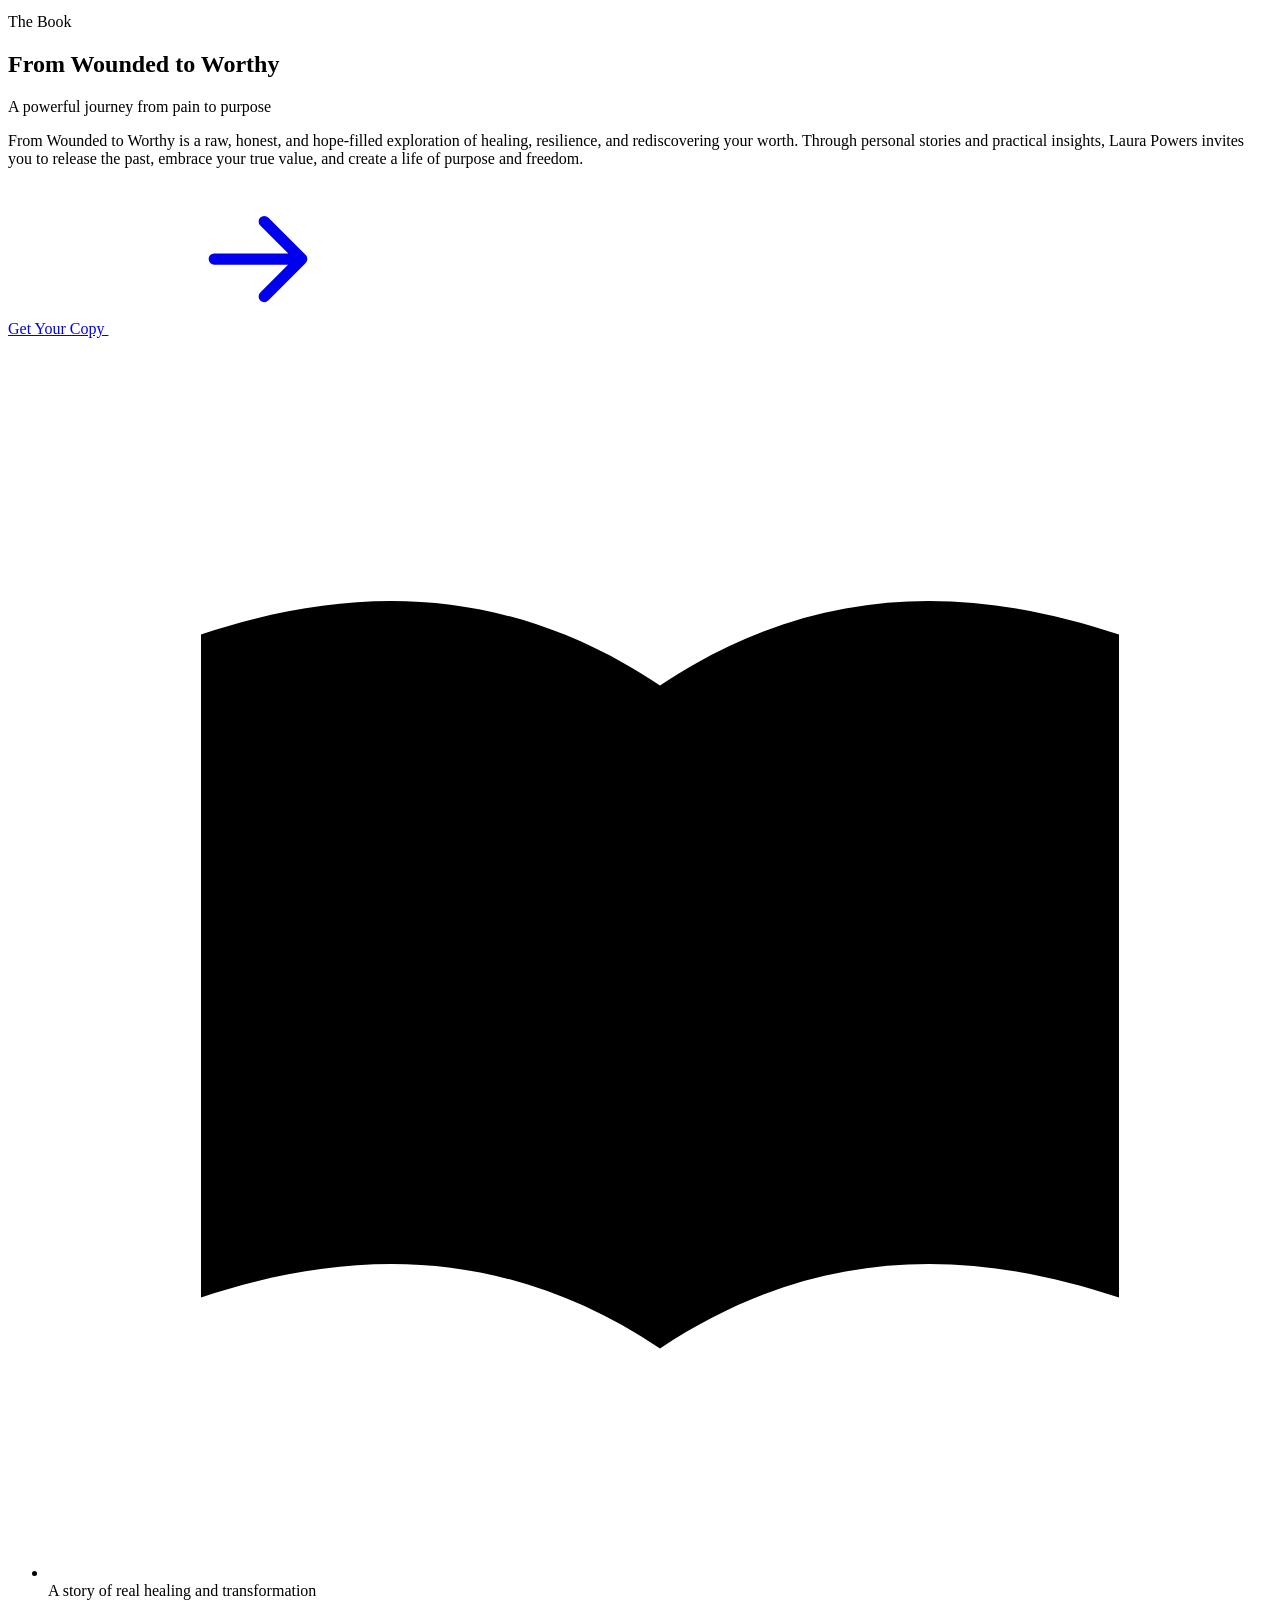
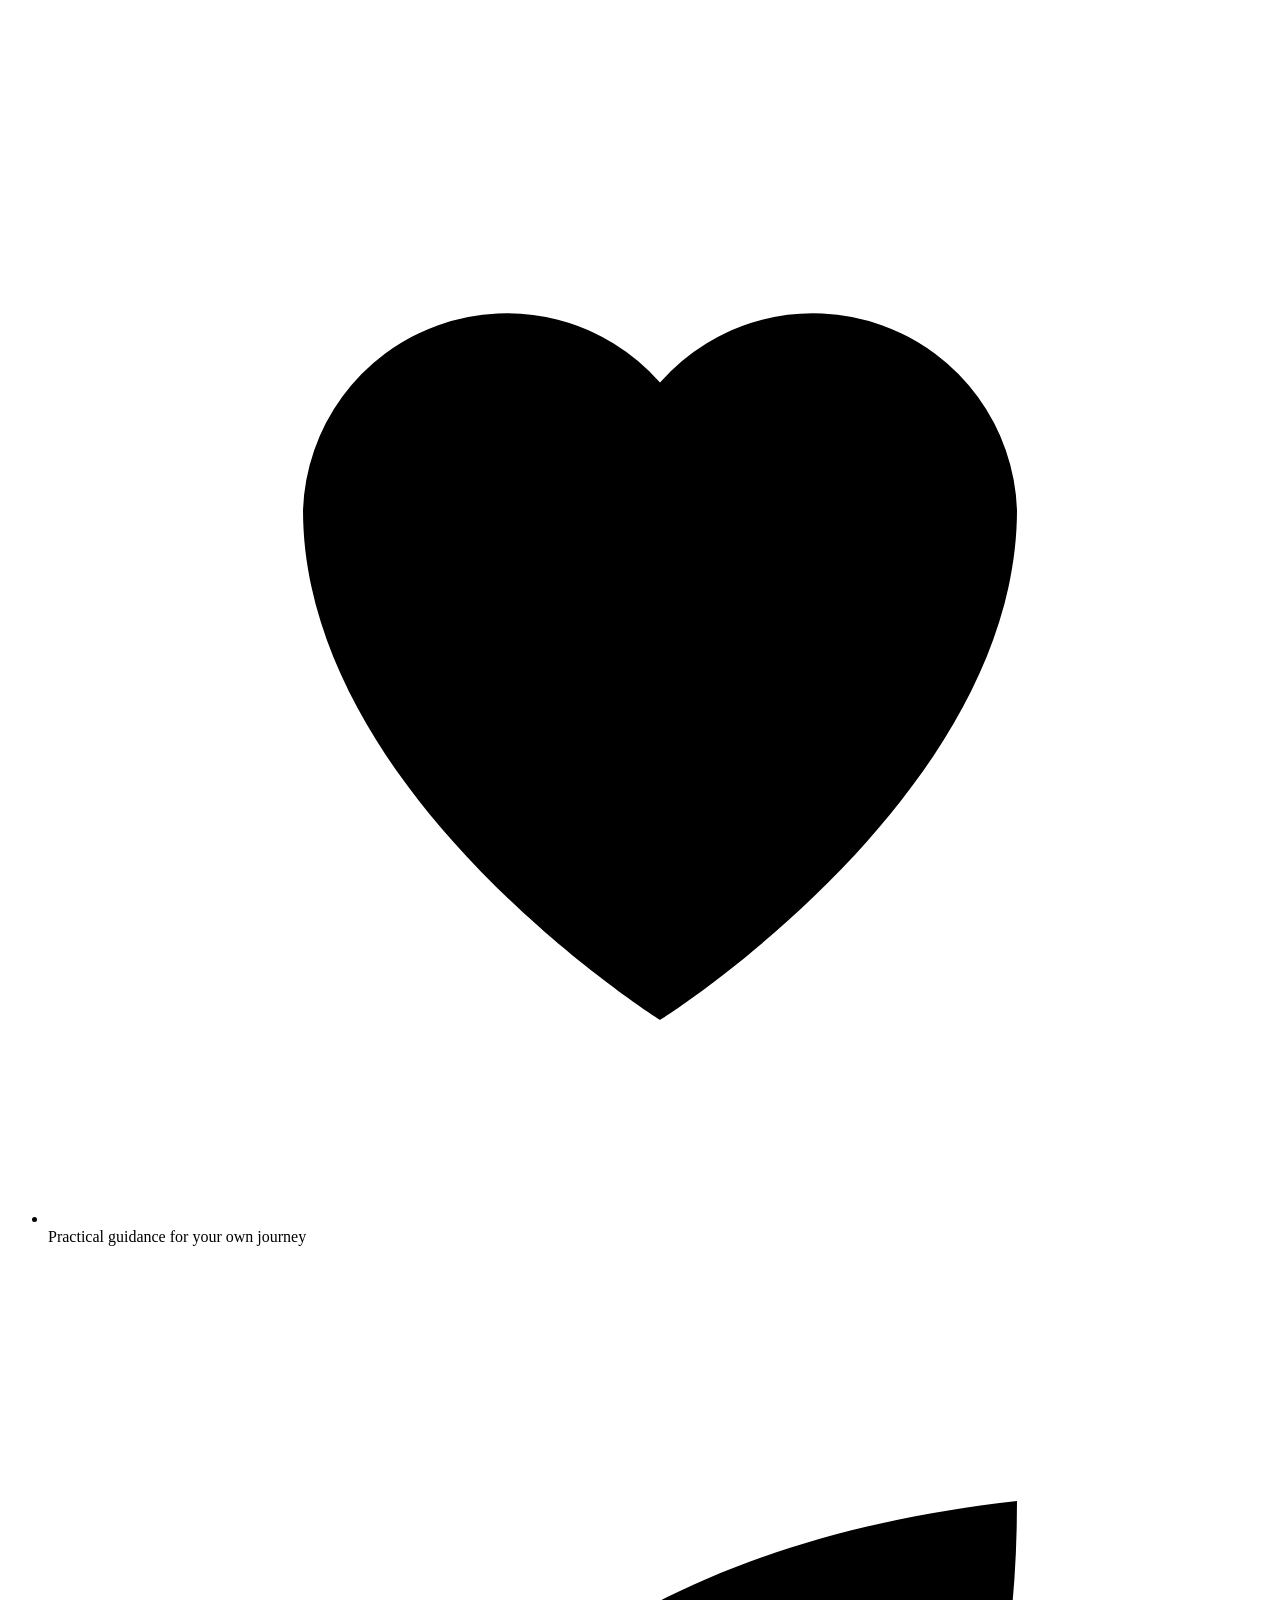
==== commit eef1ee15: "Cleaned up conflict markers" ====
--- a/index.html
+++ b/index.html
@@ -1,5 +1,4 @@
 <!DOCTYPE html>
-<<<<<<< HEAD
 <html lang="en">
 <head>
 <meta charset="utf-8">
@@ -170,14 +169,3 @@
 <script src="assets/js/main.js" defer></script>
 </body>
 </html>
-=======
-<html>
-<head>
-    <title>Laura Power - Demo</title>
-</head>
-<body style="background: #0f172a; color: white; text-align: center; padding-top: 100px; font-family: sans-serif;">
-    <h1>Laura Power</h1>
-    <p>Coaching & Publishing Demo</p>
-</body>
-</html>
->>>>>>> 4571c7c8db33567606230836f54731f30b2387cb
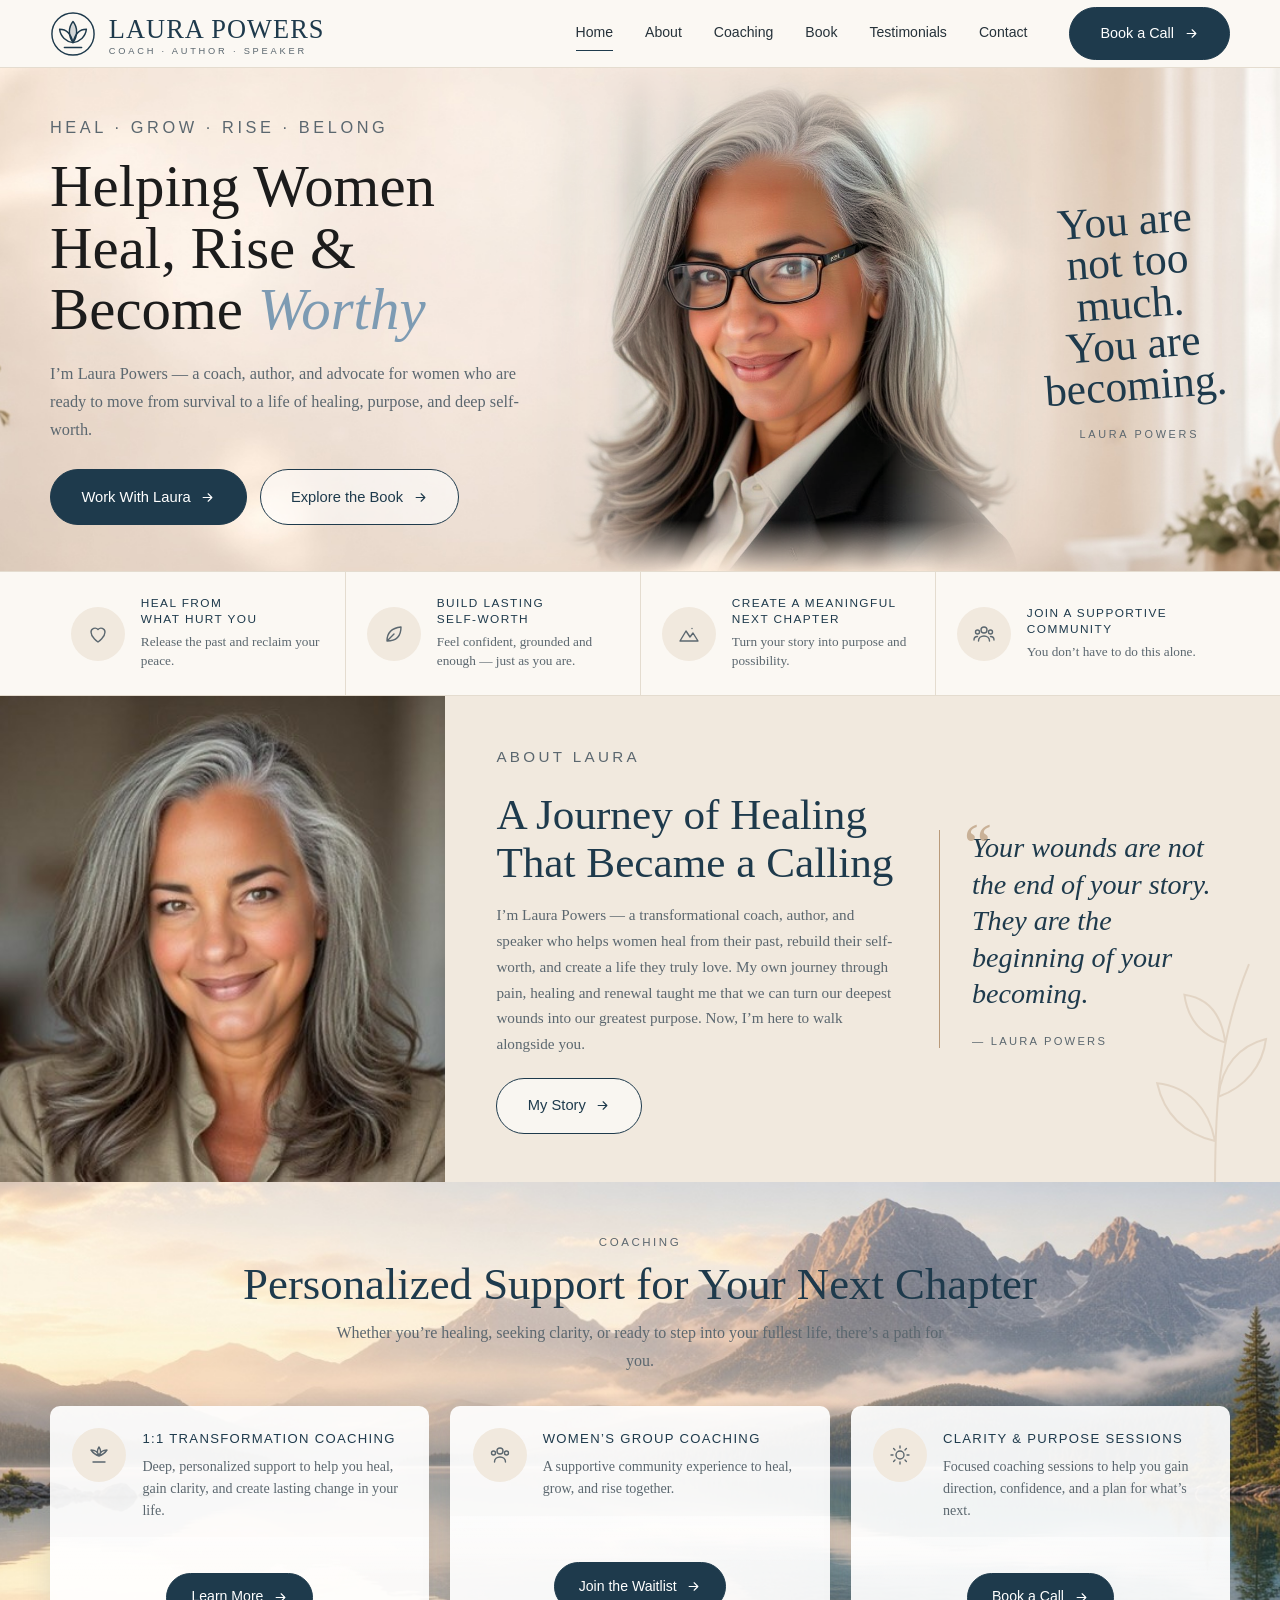
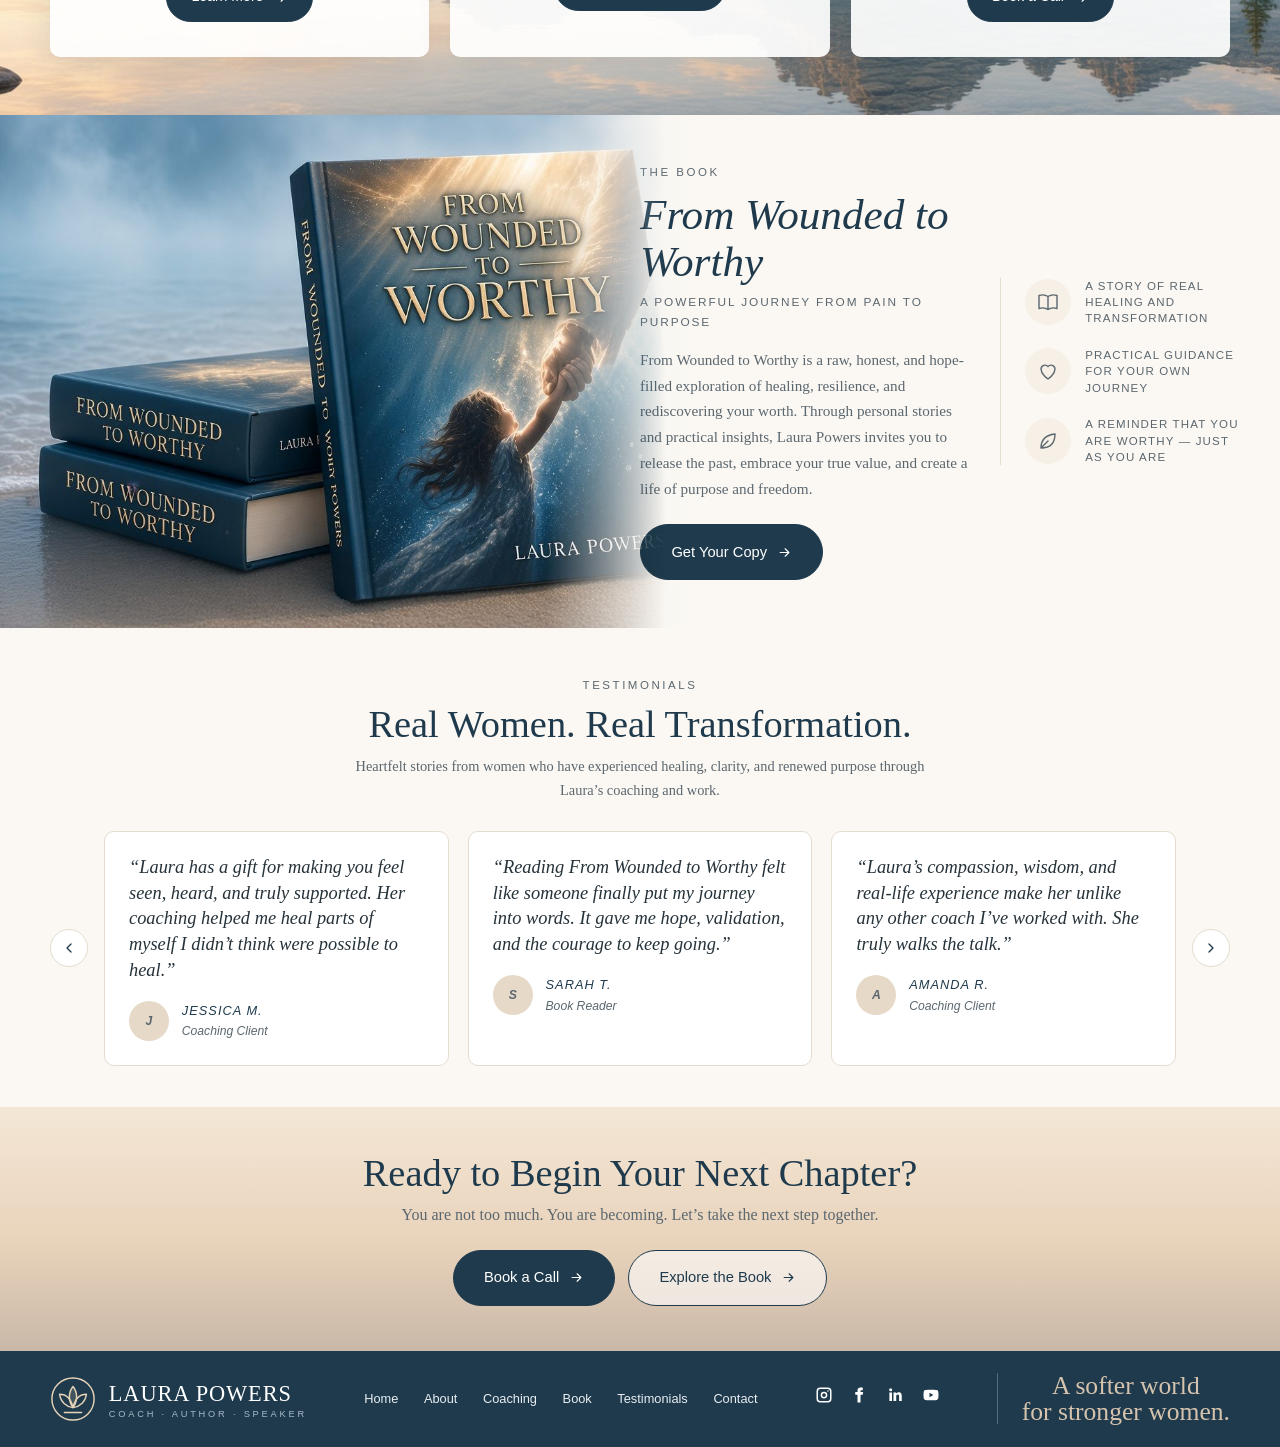
==== commit bf318e2f: "Added" ====
--- a/index.html
+++ b/index.html
@@ -6,35 +6,17 @@
 <title>Laura Powers | Coach, Author &amp; Speaker for Women</title>
 <meta name="description" content="Laura Powers is a coach, author and speaker helping women heal from their past, build lasting self-worth and step into a purposeful next chapter.">
 <meta name="theme-color" content="#1e3a4c">
+<link rel="icon" type="image/svg+xml" href="./logo.svg">
 <link rel="preconnect" href="https://fonts.googleapis.com">
 <link rel="preconnect" href="https://fonts.gstatic.com" crossorigin>
 <link href="https://fonts.googleapis.com/css2?family=Cormorant+Garamond:ital,wght@0,500;0,600;1,400;1,500&family=Jost:wght@400;500&family=Lora:ital,wght@0,400;1,400&family=Mrs+Saint+Delafield&display=swap" rel="stylesheet">
-<link rel="stylesheet" href="assets/css/theme.css">
-<link rel="stylesheet" href="assets/css/style.css">
+<link rel="stylesheet" href="./style.css">
+<link rel="stylesheet" href="./home.css">
+<link rel="stylesheet" href="./mobile.css">
 </head>
 <body>
 
-<svg width="0" height="0" style="position:absolute" aria-hidden="true">
-  <symbol id="i-arrow" viewBox="0 0 24 24"><path d="M5 12h14M13 6l6 6-6 6" fill="none" stroke="currentColor" stroke-width="1.8" stroke-linecap="round" stroke-linejoin="round"/></symbol>
-</svg>
-
-<header class="site-header">
-  <div class="wrap">
-    <a class="logo" href="index.html" aria-label="Laura Powers home"><b>Laura Powers</b><span>Coach · Author · Speaker</span></a>
-    <button class="menu-btn" aria-label="Open menu" aria-expanded="false" aria-controls="nav">
-      <svg viewBox="0 0 24 24" fill="none" stroke="currentColor" stroke-width="1.8" stroke-linecap="round"><path d="M4 7h16M4 12h16M4 17h16"/></svg>
-    </button>
-    <nav class="nav" id="nav" aria-label="Main">
-      <a href="index.html" aria-current="page">Home</a>
-      <a href="about.html">About</a>
-      <a href="coaching.html">Coaching</a>
-      <a href="book.html">Book</a>
-      <a href="testimonials.html">Testimonials</a>
-      <a href="contact.html">Contact</a>
-      <a class="btn btn-dark btn-sm" href="contact.html">Book a Call <svg><use href="#i-arrow"/></svg></a>
-    </nav>
-  </div>
-</header>
+<div id="site-header"></div>
 
 <main>
   <!-- Hero -->
@@ -49,7 +31,7 @@
           <a class="btn btn-line" href="book.html">Explore the Book <svg><use href="#i-arrow"/></svg></a>
         </div>
       </div>
-      <div class="hero-photo"><img src="assets/images/laura-hero.jpg" alt="Laura Powers, coach and author" width="900" height="900" fetchpriority="high"></div>
+      <div class="hero-photo"><img src="./laura-hero.jpg" alt="Laura Powers, coach and author" width="900" height="900" fetchpriority="high"></div>
       <p class="hero-quote">You are<br>not too much.<br>You are becoming.<small>Laura Powers</small></p>
     </div>
   </section>
@@ -66,7 +48,7 @@
 
   <!-- About -->
   <section class="about">
-    <img src="assets/images/laura-about.jpg" alt="Portrait of Laura Powers smiling" width="414" height="414" loading="lazy">
+    <img src="./laura-about.jpg" alt="Portrait of Laura Powers smiling" width="414" height="414" loading="lazy">
     <div class="about-body">
       <div>
         <p class="eyebrow">About Laura</p>
@@ -105,7 +87,7 @@
   <!-- Book -->
   <section class="book" id="book">
     <div class="wrap">
-      <div class="book-img"><img src="assets/images/book-cover.jpg" alt="From Wounded to Worthy by Laura Powers, book cover" width="747" height="1119" loading="lazy"></div>
+      <div class="book-img"><img src="./book-beach.jpg" alt="From Wounded to Worthy by Laura Powers, hardcover books" width="1424" height="736" loading="lazy"></div>
       <div>
         <p class="eyebrow">The Book</p>
         <h2>From Wounded to Worthy</h2>
@@ -133,6 +115,13 @@
           <figure class="quote"><p>“Laura has a gift for making you feel seen, heard, and truly supported. Her coaching helped me heal parts of myself I didn’t think were possible to heal.”</p><figcaption class="who"><span class="av">J</span><span><b>Jessica M.</b><span>Coaching Client</span></span></figcaption></figure>
           <figure class="quote"><p>“Reading From Wounded to Worthy felt like someone finally put my journey into words. It gave me hope, validation, and the courage to keep going.”</p><figcaption class="who"><span class="av">S</span><span><b>Sarah T.</b><span>Book Reader</span></span></figcaption></figure>
           <figure class="quote"><p>“Laura’s compassion, wisdom, and real-life experience make her unlike any other coach I’ve worked with. She truly walks the talk.”</p><figcaption class="who"><span class="av">A</span><span><b>Amanda R.</b><span>Coaching Client</span></span></figcaption></figure>
+          <figure class="quote"><p>“I came in feeling invisible. Sitting in a room of women who truly listened changed how I talk to myself every single day.”</p><figcaption class="who"><span class="av">R</span><span><b>Rebecca L.</b><span>Group Coaching Member</span></span></figcaption></figure>
+          <figure class="quote"><p>“In one session Laura helped me name what I’d been avoiding for years. I left with a clear plan and, honestly, a lot of relief.”</p><figcaption class="who"><span class="av">M</span><span><b>Monica D.</b><span>Clarity Session Client</span></span></figcaption></figure>
+          <figure class="quote"><p>“I’ve read it twice. The chapter on forgiving yourself is the one I go back to whenever things feel heavy.”</p><figcaption class="who"><span class="av">D</span><span><b>Danielle K.</b><span>Book Reader</span></span></figcaption></figure>
+          <figure class="quote"><p>“Laura never rushes you and never judges. For the first time I felt safe enough to say out loud what happened to me.”</p><figcaption class="who"><span class="av">P</span><span><b>Priya S.</b><span>Coaching Client</span></span></figcaption></figure>
+          <figure class="quote"><p>“Laura’s talk had the whole room in tears and then laughing. Women were hugging strangers on their way out.”</p><figcaption class="who"><span class="av">K</span><span><b>Karen W.</b><span>Event Attendee</span></span></figcaption></figure>
+          <figure class="quote"><p>“I stopped apologizing for taking up space. My family noticed it before I did.”</p><figcaption class="who"><span class="av">T</span><span><b>Tasha B.</b><span>Coaching Client</span></span></figcaption></figure>
+          <figure class="quote"><p>“I bought a copy for my sister and one for myself. Honest, gentle, and full of hope.”</p><figcaption class="who"><span class="av">E</span><span><b>Elena V.</b><span>Book Reader</span></span></figcaption></figure>
         </div>
         <button class="arrow" data-dir="1" aria-label="Next testimonials"><svg viewBox="0 0 24 24" fill="none" stroke="currentColor" stroke-width="2" stroke-linecap="round" stroke-linejoin="round"><path d="M9 6l6 6-6 6"/></svg></button>
       </div>
@@ -150,22 +139,8 @@
   </section>
 </main>
 
-<footer class="site-footer">
-  <div class="wrap">
-    <a class="logo" href="index.html"><b>Laura Powers</b><span>Coach · Author · Speaker</span></a>
-    <nav class="foot-nav" aria-label="Footer">
-      <a href="index.html">Home</a><a href="about.html">About</a><a href="coaching.html">Coaching</a><a href="book.html">Book</a><a href="testimonials.html">Testimonials</a><a href="contact.html">Contact</a>
-    </nav>
-    <div class="social">
-      <a href="#" aria-label="Instagram"><svg viewBox="0 0 24 24"><path d="M7 2h10a5 5 0 0 1 5 5v10a5 5 0 0 1-5 5H7a5 5 0 0 1-5-5V7a5 5 0 0 1 5-5zm0 2a3 3 0 0 0-3 3v10a3 3 0 0 0 3 3h10a3 3 0 0 0 3-3V7a3 3 0 0 0-3-3zm5 3.500A4.500 4.500 0 1 1 7.500 12 4.500 4.500 0 0 1 12 7.500zm0 2A2.500 2.500 0 1 0 14.500 12 2.500 2.500 0 0 0 12 9.500zM17.300 5.700a1 1 0 1 1-1 1 1 1 0 0 1 1-1z"/></svg></a>
-      <a href="#" aria-label="Facebook"><svg viewBox="0 0 24 24"><path d="M14 8V6.500c0-.7.300-1 1-1h2V2h-3a4 4 0 0 0-4 4v2H7v3.500h3V22h4v-10.500h3L17.500 8z"/></svg></a>
-      <a href="#" aria-label="LinkedIn"><svg viewBox="0 0 24 24"><path d="M4.500 8.500h3.500V20H4.500zM6.200 3a2 2 0 1 1 0 4 2 2 0 0 1 0-4zM10 8.500h3.300v1.600c.5-.9 1.700-1.900 3.500-1.900 3.600 0 4.200 2.400 4.200 5.400V20h-3.500v-5.700c0-1.400 0-3-1.800-3s-2.100 1.400-2.100 2.900V20H10z"/></svg></a>
-      <a href="#" aria-label="YouTube"><svg viewBox="0 0 24 24"><path d="M21.600 7.200a2.600 2.600 0 0 0-1.800-1.800C18.200 5 12 5 12 5s-6.200 0-7.800.4a2.600 2.600 0 0 0-1.800 1.800C2 8.800 2 12 2 12s0 3.200.4 4.800a2.600 2.600 0 0 0 1.800 1.800C5.800 19 12 19 12 19s6.200 0 7.800-.4a2.600 2.600 0 0 0 1.800-1.800c.4-1.600.4-4.800.4-4.800s0-3.200-.4-4.800zM10 15V9l5.200 3z"/></svg></a>
-    </div>
-    <p class="foot-script">A softer world<br>for stronger women.</p>
-  </div>
-</footer>
+<div id="site-footer"></div>
 
-<script src="assets/js/main.js" defer></script>
+<script src="./layout.js"></script>
 </body>
-</html>
+</html>
--- a/style.css
+++ b/style.css
@@ -0,0 +1,215 @@
+/* ==========================================================
+   Laura Powers - Theme
+   Saare colors, fonts aur spacing yahin se change honge.
+   Naye pages bhi isi file ko use karenge.
+   ========================================================== */
+:root {
+  /* Colors */
+  --navy: #1e3a4c;
+  --navy-deep: #162d3c;
+  --steel: #7d9bb3;
+  --cream: #fbf8f3;
+  --sand: #f1e9de;
+  --sand-deep: #e6d9c8;
+  --gold: #b99a7a;
+  --ink: #26323a;
+  --ink-soft: #5b676f;
+  --line: #e4dccf;
+  --white: #ffffff;
+
+  /* Fonts */
+  --font-head: "Cormorant Garamond", Georgia, serif;
+  --font-body: "Lora", Georgia, serif;
+  --font-ui: "Jost", "Helvetica Neue", Arial, sans-serif;
+  --font-script: "Mrs Saint Delafield", cursive;
+
+  /* Layout */
+  --wrap: 1180px;
+  --radius: 10px;
+  --radius-pill: 999px;
+  --shadow: 0 10px 30px rgba(30, 58, 76, 0.12);
+  --header-h: 68px;
+}
+
+*,*::before,*::after{box-sizing:border-box}
+html{scroll-behavior:smooth;-webkit-text-size-adjust:100%}
+body{margin:0;font-family:var(--font-body);font-size:1rem;line-height:1.7;color:var(--ink);background:var(--cream)}
+img{max-width:100%;display:block}
+a{color:inherit;text-decoration:none}
+h1,h2,h3,p,blockquote,figure{margin:0}
+ul{margin:0;padding:0;list-style:none}
+:focus-visible{outline:2px solid var(--steel);outline-offset:3px}
+.wrap{width:min(100% - 2.5rem,var(--wrap));margin-inline:auto}
+.eyebrow{font-family:var(--font-ui);font-size:.72rem;letter-spacing:.22em;text-transform:uppercase;color:var(--ink-soft)}
+.sr{position:absolute;width:1px;height:1px;overflow:hidden;clip:rect(0 0 0 0)}
+
+/* Buttons */
+.btn{display:inline-flex;align-items:center;gap:.6rem;font-family:var(--font-ui);font-size:.92rem;font-weight:500;padding:.9rem 1.9rem;border-radius:var(--radius-pill);border:1px solid var(--navy);transition:background .2s,color .2s}
+.btn svg{width:15px;height:15px}
+.btn-dark{background:var(--navy);color:#fff}
+.btn-dark:hover{background:var(--navy-deep)}
+.btn-line{background:rgba(255,255,255,.6);color:var(--navy)}
+.btn-line:hover{background:var(--navy);color:#fff}
+.btn-sm{padding:.7rem 1.5rem;font-size:.88rem}
+
+/* Header */
+.site-header{position:sticky;top:0;z-index:50;height:var(--header-h);background:rgba(251,248,243,.94);backdrop-filter:blur(8px);border-bottom:1px solid var(--line)}
+.site-header .wrap{height:100%;display:flex;align-items:center;justify-content:space-between;gap:1.5rem}
+.logo{display:flex;align-items:center;gap:.8rem;line-height:1}
+.logo-text{display:flex;flex-direction:column;line-height:1}
+.logo-mark{flex:none;width:46px;height:46px;color:var(--navy)}
+.logo b{font-family:var(--font-head);font-weight:500;font-size:1.65rem;letter-spacing:.04em;text-transform:uppercase;color:var(--navy)}
+.logo span{font-family:var(--font-ui);font-size:.58rem;letter-spacing:.3em;text-transform:uppercase;color:var(--ink-soft);margin-top:.3rem}
+.nav{display:flex;align-items:center;gap:2rem}
+.nav a{font-family:var(--font-ui);font-size:.88rem;color:var(--ink);padding:.3rem 0;border-bottom:1px solid transparent}
+.nav a:hover,.nav a[aria-current="page"]{border-color:var(--navy)}
+.nav .btn{margin-left:.6rem;padding:.85rem 1.9rem;font-size:.9rem;border:1px solid var(--navy);color:#fff}
+.menu-btn{display:none;background:none;border:0;padding:.5rem;cursor:pointer;color:var(--navy)}
+.menu-btn svg{width:26px;height:26px}
+
+/* Hero */
+.hero{background:radial-gradient(ellipse at 20% 30%,#fff 0,transparent 55%),linear-gradient(100deg,#f6efe6 0%,#fbf8f3 45%,#f3ece3 100%);overflow:hidden}
+.hero .wrap{display:grid;grid-template-columns:minmax(0,1.1fr) minmax(0,.95fr) minmax(0,.55fr);align-items:end;min-height:430px}
+.hero-copy,.hero-quote{align-self:center}
+.hero-copy{padding:2.5rem 0}
+.hero h1{font-family:var(--font-head);font-weight:500;font-size:clamp(2.6rem,5.2vw,4.4rem);line-height:1.05;color:#1c1c1c;margin:.9rem 0 1.2rem}
+.hero h1 em{font-style:italic;color:var(--steel)}
+.hero-copy p{max-width:30rem;font-size:1.02rem;color:var(--ink-soft)}
+.hero-btns{display:flex;flex-wrap:wrap;gap:.8rem;margin-top:1.6rem}
+.hero-photo{align-self:end;justify-self:center;width:100%;max-width:470px}
+.hero-photo img{width:100%;height:auto;aspect-ratio:1/1;max-height:460px;object-fit:cover;object-position:center 20%;-webkit-mask-image:radial-gradient(ellipse 62% 66% at 50% 46%,#000 62%,transparent 100%);mask-image:radial-gradient(ellipse 62% 66% at 50% 46%,#000 62%,transparent 100%)}
+.hero-quote{font-family:var(--font-script);font-size:clamp(2.1rem,3.4vw,3rem);line-height:.95;color:var(--navy);text-align:center;transform:rotate(-4deg)}
+.hero-quote small{display:block;font-family:var(--font-ui);font-size:.68rem;letter-spacing:.25em;text-transform:uppercase;color:var(--ink-soft);margin-top:1.4rem;transform:rotate(4deg)}
+
+/* Pillars */
+.pillars{background:var(--cream);border-block:1px solid var(--line)}
+.pillars ul{display:grid;grid-template-columns:repeat(4,1fr)}
+.pillars li{display:flex;gap:1rem;align-items:center;padding:1.5rem 1.3rem;border-left:1px solid var(--line)}
+.pillars li:first-child{border-left:0}
+.ico{flex:none;width:54px;height:54px;border-radius:50%;background:var(--sand);display:grid;place-items:center;color:var(--ink-soft)}
+.ico svg{width:24px;height:24px;stroke:currentColor;fill:none;stroke-width:1.4;stroke-linecap:round;stroke-linejoin:round}
+.pillars h3{font-family:var(--font-ui);font-size:.74rem;font-weight:500;letter-spacing:.12em;text-transform:uppercase;color:var(--navy);line-height:1.35}
+.pillars p{font-size:.83rem;line-height:1.5;color:var(--ink-soft);margin-top:.25rem}
+
+/* About */
+.about{display:grid;grid-template-columns:.8fr 1.5fr;background:var(--sand)}
+.about>img{width:100%;height:100%;min-height:320px;object-fit:cover;object-position:center 25%}
+.about-body{display:grid;grid-template-columns:1.25fr .9fr;gap:2.5rem;align-items:center;padding:3rem clamp(1.5rem,4vw,3.5rem);position:relative}
+.about h2,.coach h2,.book h2,.proof h2,.cta h2{font-family:var(--font-head);font-weight:500;color:var(--navy);line-height:1.1}
+.about h2{font-size:clamp(2rem,3.4vw,2.7rem);margin:.6rem 0 1rem}
+.about p{font-size:.95rem;color:var(--ink-soft);margin-bottom:1.3rem}
+.about blockquote{border-left:1px solid var(--gold);padding-left:2rem;font-family:var(--font-head);font-style:italic;font-size:clamp(1.4rem,2.2vw,1.8rem);line-height:1.3;color:var(--navy);position:relative}
+.about blockquote::before{content:"\201C";position:absolute;left:1.1rem;top:-1.6rem;font-size:4rem;color:var(--gold);opacity:.7}
+.about cite{display:block;margin-top:1.3rem;font-style:normal;font-family:var(--font-ui);font-size:.7rem;letter-spacing:.2em;text-transform:uppercase;color:var(--ink-soft)}
+.leaf{position:absolute;right:-20px;bottom:-10px;width:170px;opacity:.25;color:var(--gold);pointer-events:none}
+
+/* Coaching */
+.coach{padding:3.2rem 0 3.6rem;text-align:center;background:
+  url("data:image/svg+xml,%3Csvg xmlns='http://www.w3.org/2000/svg' viewBox='0 0 1200 200' preserveAspectRatio='none'%3E%3Cpath d='M0 200V120l120-50 90 40 130-70 150 90 120-60 160 80 110-40 140 60 180-50v80z' fill='%23b8c9d6' fill-opacity='.45'/%3E%3C/svg%3E") bottom/100% 190px no-repeat,
+  linear-gradient(180deg,#dfe8ee 0%,#f0e6da 70%,#ead9c5 100%)}
+.coach h2{font-size:clamp(2rem,3.6vw,2.8rem);margin:.5rem 0 .6rem}
+.coach .sub{color:var(--ink-soft);max-width:38rem;margin:0 auto 2rem}
+.cards{display:grid;grid-template-columns:repeat(3,1fr);gap:1.3rem;text-align:left}
+.card{display:flex;flex-direction:column;border-radius:var(--radius);overflow:hidden;background:rgba(255,255,255,.92);box-shadow:var(--shadow)}
+.card-top{display:flex;gap:1rem;padding:1.4rem 1.4rem 1rem}
+.card h3{font-family:var(--font-ui);font-size:.82rem;font-weight:500;letter-spacing:.1em;text-transform:uppercase;color:var(--navy);margin-bottom:.35rem}
+.card p{font-size:.88rem;line-height:1.55;color:var(--ink-soft)}
+.card-scene{flex:1;min-height:110px;display:grid;place-items:center;padding:1rem}
+.scene-a{background:linear-gradient(180deg,#fff0 0,#dcc7ac 55%,#9fb4c2 100%)}
+.scene-b{background:linear-gradient(180deg,#fff0 0,#f2c98f 50%,#c98f6a 100%)}
+.scene-c{background:linear-gradient(180deg,#fff0 0,#e7c6a2 45%,#7f9a83 100%)}
+
+/* Book */
+.book-img{width:100%;max-width:500px;margin-inline:auto}
+.book-img img{width:100%;height:auto;mix-blend-mode:multiply}
+.book{background:linear-gradient(90deg,#dbe6ee 0,#eef1f1 32%,var(--cream) 55%)}
+.book .wrap{display:grid;grid-template-columns:minmax(0,1.3fr) minmax(0,1.2fr) minmax(0,.85fr);gap:2.5rem;align-items:center;padding-block:3rem}
+.book h2{font-size:clamp(2rem,3.4vw,2.7rem);font-style:italic;margin:.5rem 0 .4rem}
+.book .tag{font-family:var(--font-ui);font-size:.74rem;letter-spacing:.16em;text-transform:uppercase;color:var(--ink-soft);margin-bottom:.9rem}
+.book p.txt{font-size:.95rem;color:var(--ink-soft);margin-bottom:1.4rem;max-width:34rem}
+.book-points{border-left:1px solid var(--line);padding-left:2rem;display:grid;gap:1.3rem}
+.book-points li{display:flex;gap:.9rem;align-items:center;font-family:var(--font-ui);font-size:.72rem;letter-spacing:.1em;text-transform:uppercase;color:var(--ink-soft);line-height:1.4}
+.book-points .ico{width:46px;height:46px;background:#f6f0e7}
+
+/* Testimonials */
+.proof{padding:3rem 0 2.6rem;text-align:center;background:var(--cream)}
+.proof h2{font-size:clamp(1.8rem,3vw,2.4rem);margin:.5rem 0 .5rem}
+.proof .sub{font-size:.9rem;color:var(--ink-soft);max-width:36rem;margin:0 auto 1.8rem}
+.slider{display:flex;align-items:center;gap:1rem}
+.arrow{flex:none;width:38px;height:38px;border-radius:50%;border:1px solid var(--line);background:#fff;color:var(--navy);cursor:pointer;display:grid;place-items:center}
+.arrow:hover{background:var(--navy);color:#fff}
+.arrow svg{width:16px;height:16px}
+.track{flex:1;display:flex;gap:1.2rem;overflow-x:auto;scroll-snap-type:x mandatory;scrollbar-width:none;scroll-behavior:smooth}
+.track::-webkit-scrollbar{display:none}
+.quote{flex:0 0 calc((100% - 2.4rem)/3);scroll-snap-align:start;text-align:left;background:#fff;border:1px solid var(--line);border-radius:var(--radius);padding:1.4rem 1.5rem}
+.quote p{font-family:var(--font-head);font-style:italic;font-size:1.15rem;line-height:1.4;color:var(--ink);margin-bottom:1rem}
+.who{display:flex;align-items:center;gap:.8rem}
+.av{width:40px;height:40px;border-radius:50%;background:var(--sand-deep);color:var(--navy);font-family:var(--font-head);font-weight:600;display:grid;place-items:center}
+.who b{display:block;font-family:var(--font-ui);font-size:.8rem;font-weight:500;letter-spacing:.08em;text-transform:uppercase;color:var(--navy)}
+.who span{font-family:var(--font-ui);font-size:.76rem;font-style:italic;color:var(--ink-soft)}
+
+/* CTA */
+.cta{text-align:center;padding:2.8rem 1.25rem;background:linear-gradient(180deg,#f4e7d6 0,#e9d3bb 55%,#c9b8a8 100%);position:relative}
+.cta h2{font-size:clamp(1.8rem,3vw,2.4rem)}
+.cta p{margin:.4rem 0 1.4rem;color:var(--ink-soft)}
+.cta .hero-btns{justify-content:center;margin:0}
+
+/* Footer */
+.site-footer{background:var(--navy);color:#e8eef2}
+.site-footer .wrap{display:flex;align-items:center;justify-content:space-between;gap:1.5rem;padding-block:1.4rem}
+.site-footer .logo-mark{color:#e6d3b8}
+.site-footer .logo b{color:#fff;font-size:1.4rem}
+.site-footer .logo span{color:#a9bac6}
+.foot-nav{display:flex;flex-wrap:wrap;gap:.4rem 1.6rem;font-family:var(--font-ui);font-size:.8rem}
+.foot-nav a:hover{text-decoration:underline}
+.social{display:flex;gap:1.1rem}
+.social svg{width:18px;height:18px;fill:#fff}
+.foot-script{font-family:var(--font-script);font-size:1.6rem;line-height:1;color:#d6c3ad;padding-left:1.5rem;border-left:1px solid rgba(255,255,255,.25);text-align:center}
+
+/* Tablet */
+@media (max-width:1020px){
+  .nav{gap:1.2rem}
+  .hero .wrap{grid-template-columns:1.2fr 1fr}
+  .hero-quote{display:none}
+  .pillars ul{grid-template-columns:repeat(2,1fr)}
+  .pillars li:nth-child(3){border-left:0}
+  .pillars li:nth-child(n+3){border-top:1px solid var(--line)}
+  .about{grid-template-columns:1fr}
+  .about>img{max-height:360px}
+  .cards{grid-template-columns:1fr 1fr}
+  .cards .card:last-child{grid-column:1/-1}
+  .book .wrap{grid-template-columns:.7fr 1.3fr}
+  .book-points{grid-column:1/-1;border-left:0;border-top:1px solid var(--line);padding:1.5rem 0 0;grid-template-columns:repeat(3,1fr)}
+  .quote{flex-basis:calc((100% - 1.2rem)/2)}
+  .site-footer .wrap{flex-wrap:wrap;justify-content:center;text-align:center}
+  .foot-script{border:0;padding:0}
+}
+
+/* Mobile */
+@media (max-width:720px){
+  .menu-btn{display:block}
+  .nav{position:absolute;top:var(--header-h);left:0;right:0;flex-direction:column;align-items:stretch;gap:0;background:var(--cream);border-bottom:1px solid var(--line);padding:.5rem 1.25rem 1.2rem;display:none}
+  .nav.open{display:flex}
+  .nav a{padding:.8rem 0;border-bottom:1px solid var(--line)}
+  .nav .btn{margin:1rem 0 0;padding:1rem 1.9rem;justify-content:center}
+  .hero .wrap{grid-template-columns:1fr;min-height:0}
+  .hero-copy{padding:2rem 0 0}
+  .hero-photo{max-width:340px;margin:0 auto}
+  .pillars li{padding:1.1rem .5rem}
+  .about-body{grid-template-columns:1fr;padding:2rem 1.25rem}
+  .about blockquote{padding-left:1.5rem}
+  .cards{grid-template-columns:1fr}
+  .book .wrap{grid-template-columns:1fr;text-align:center}
+  .book p.txt{margin-inline:auto}
+  .book-points{grid-template-columns:1fr;text-align:left}
+  .arrow{display:none}
+  .quote{flex-basis:86%}
+  .site-footer .logo{justify-content:center}
+}
+@media (max-width:480px){
+  .pillars ul{grid-template-columns:1fr}
+  .pillars li{border-left:0;border-top:1px solid var(--line)}
+  .pillars li:first-child{border-top:0}
+}
+@media (prefers-reduced-motion:reduce){html{scroll-behavior:auto}.track{scroll-behavior:auto}}
+
--- a/home.css
+++ b/home.css
@@ -0,0 +1,36 @@
+/* home.css: index.html ke page-specific styles. style.css ke baad load hoti hai. */
+/* Sirf background images. Baqi sab style.css se aata hai. */
+/* Hero background: blur nahi, thora dark aur saaf (numbers kam/zyada kar sakte hain) */
+.hero{position:relative;isolation:isolate;background:none}
+.hero::before{content:"";position:absolute;inset:0;z-index:-1;background:url("./hero-bg.jpg") center/cover no-repeat;filter:none}
+/* Coaching background: reference jitna dark aur saaf */
+.coach{position:relative;isolation:isolate;background:none}
+.coach::before{content:"";position:absolute;inset:0;z-index:-1;background:url("./coach-bg.jpg") center/cover no-repeat;filter:none}
+/* Coaching cards: boxes ke andar images (card-1/2/3.jpg) */
+.scene-a{background:linear-gradient(180deg,rgba(255,255,255,.55) 0,rgba(255,255,255,0) 35%),url("./card-1.jpg") 85% center/cover no-repeat}
+.scene-b{background:linear-gradient(180deg,rgba(255,255,255,.55) 0,rgba(255,255,255,0) 35%),url("./card-2.jpg") center/cover no-repeat}
+.scene-c{background:linear-gradient(180deg,rgba(255,255,255,.55) 0,rgba(255,255,255,0) 35%),url("./card-3.jpg") 80% center/cover no-repeat}
+.card-scene{min-height:120px}
+/* Side scrollbar fix */
+body{overflow-x:clip}
+.about{overflow:hidden}
+/* Hero photo: edges poori tarah ghul jayein, background transparent jaisa */
+.hero-photo img{mix-blend-mode:multiply;-webkit-mask-image:linear-gradient(to right,transparent 0,#000 30%,#000 70%,transparent 100%),linear-gradient(to bottom,transparent 0,#000 24%,#000 90%,transparent 100%);-webkit-mask-composite:source-in;mask-image:linear-gradient(to right,transparent 0,#000 30%,#000 70%,transparent 100%),linear-gradient(to bottom,transparent 0,#000 24%,#000 90%,transparent 100%);mask-composite:intersect}
+/* Hero: Laura ki photo bari + background poora (plants dono taraf) */
+@media (min-width:1021px){
+  .hero .wrap{grid-template-columns:minmax(0,1.1fr) minmax(0,1.15fr) minmax(0,.45fr);min-height:500px}
+  .hero h1{font-size:clamp(2.4rem,4.6vw,4rem)}
+  .hero-photo{max-width:640px}
+  .hero-photo img{max-height:560px}
+}
+/* Book image: tablet/mobile par normal, neeche se soft fade */
+.book-img{max-width:none}
+.book-img img{mix-blend-mode:normal;-webkit-mask-image:linear-gradient(to bottom,transparent 0,#000 12%,#000 88%,transparent 100%);mask-image:linear-gradient(to bottom,transparent 0,#000 12%,#000 88%,transparent 100%)}
+/* Desktop: reference jaisa. Image left se poori section tak, sirf right side par cream mein fade */
+@media (min-width:1021px){
+  .book{position:relative;overflow:hidden}
+  .book-img{position:absolute;left:0;top:0;bottom:0;width:52%;margin:0}
+  .book-img img{width:100%;height:100%;object-fit:cover;object-position:center;-webkit-mask-image:linear-gradient(to right,#000 82%,transparent 100%);mask-image:linear-gradient(to right,#000 82%,transparent 100%)}
+  .book .wrap{position:relative;z-index:1;width:100%;max-width:none;margin:0;padding-left:50%;padding-right:2rem;gap:1.5rem;grid-template-columns:minmax(0,1.15fr) minmax(0,.85fr);min-height:clamp(360px,27vw,520px)}
+  .book-points{padding-left:1.5rem}
+}
--- a/mobile.css
+++ b/mobile.css
@@ -0,0 +1,41 @@
+/* mobile.css: phone/tablet fixes. style.css ke BAAD load karein.
+   Sab pages par chahiye to is poori file ko style.css ke end mein paste kar dein. */
+@media (max-width:720px){
+  html{font-size:15px}
+  :root{--header-h:60px}
+
+  /* Logo (header + footer) */
+  .logo{gap:.6rem}
+  .logo-mark{width:34px;height:34px}
+  .logo b{font-size:1.15rem}
+  .logo span{font-size:.5rem;letter-spacing:.22em;margin-top:.25rem}
+
+  /* Fonts */
+  .hero h1{font-size:2.1rem;line-height:1.1;margin:.7rem 0 1rem}
+  .hero-copy p{font-size:.95rem}
+  .eyebrow{font-size:.62rem;letter-spacing:.16em}
+  .about h2,.coach h2,.book h2,.proof h2,.cta h2{font-size:1.75rem}
+  .about p,.book p.txt,.coach .sub,.proof .sub{font-size:.92rem}
+
+  /* Buttons: dono ek line mein, barabar size */
+  .hero-btns{flex-wrap:nowrap;gap:.6rem;width:100%}
+  .hero-btns .btn{flex:1 1 0;justify-content:center;white-space:nowrap;padding:.8rem .5rem;font-size:.8rem;gap:.35rem}
+  .hero-btns .btn svg{width:13px;height:13px}
+  .cta .hero-btns{max-width:420px;margin-inline:auto}
+
+  /* Laura ki photo: buttons se neeche, thori jagah ke saath */
+  .hero-photo{margin:2.2rem auto 0;max-width:300px}
+  .hero-copy{padding-bottom:0}
+
+  /* Footer */
+  .site-footer .wrap{flex-direction:column;align-items:center;gap:1.1rem;padding-block:1.8rem;text-align:center}
+  .site-footer .logo{justify-content:center}
+  .foot-nav{justify-content:center;gap:.5rem 1.1rem;font-size:.8rem}
+  .social{justify-content:center;gap:1.3rem}
+  .foot-script{border:0;padding:0;font-size:1.35rem}
+}
+/* Bohat chhoti screen: buttons ek ke neeche ek, poori width */
+@media (max-width:380px){
+  .hero-btns{flex-direction:column}
+  .hero-btns .btn{flex:none;width:100%}
+}
